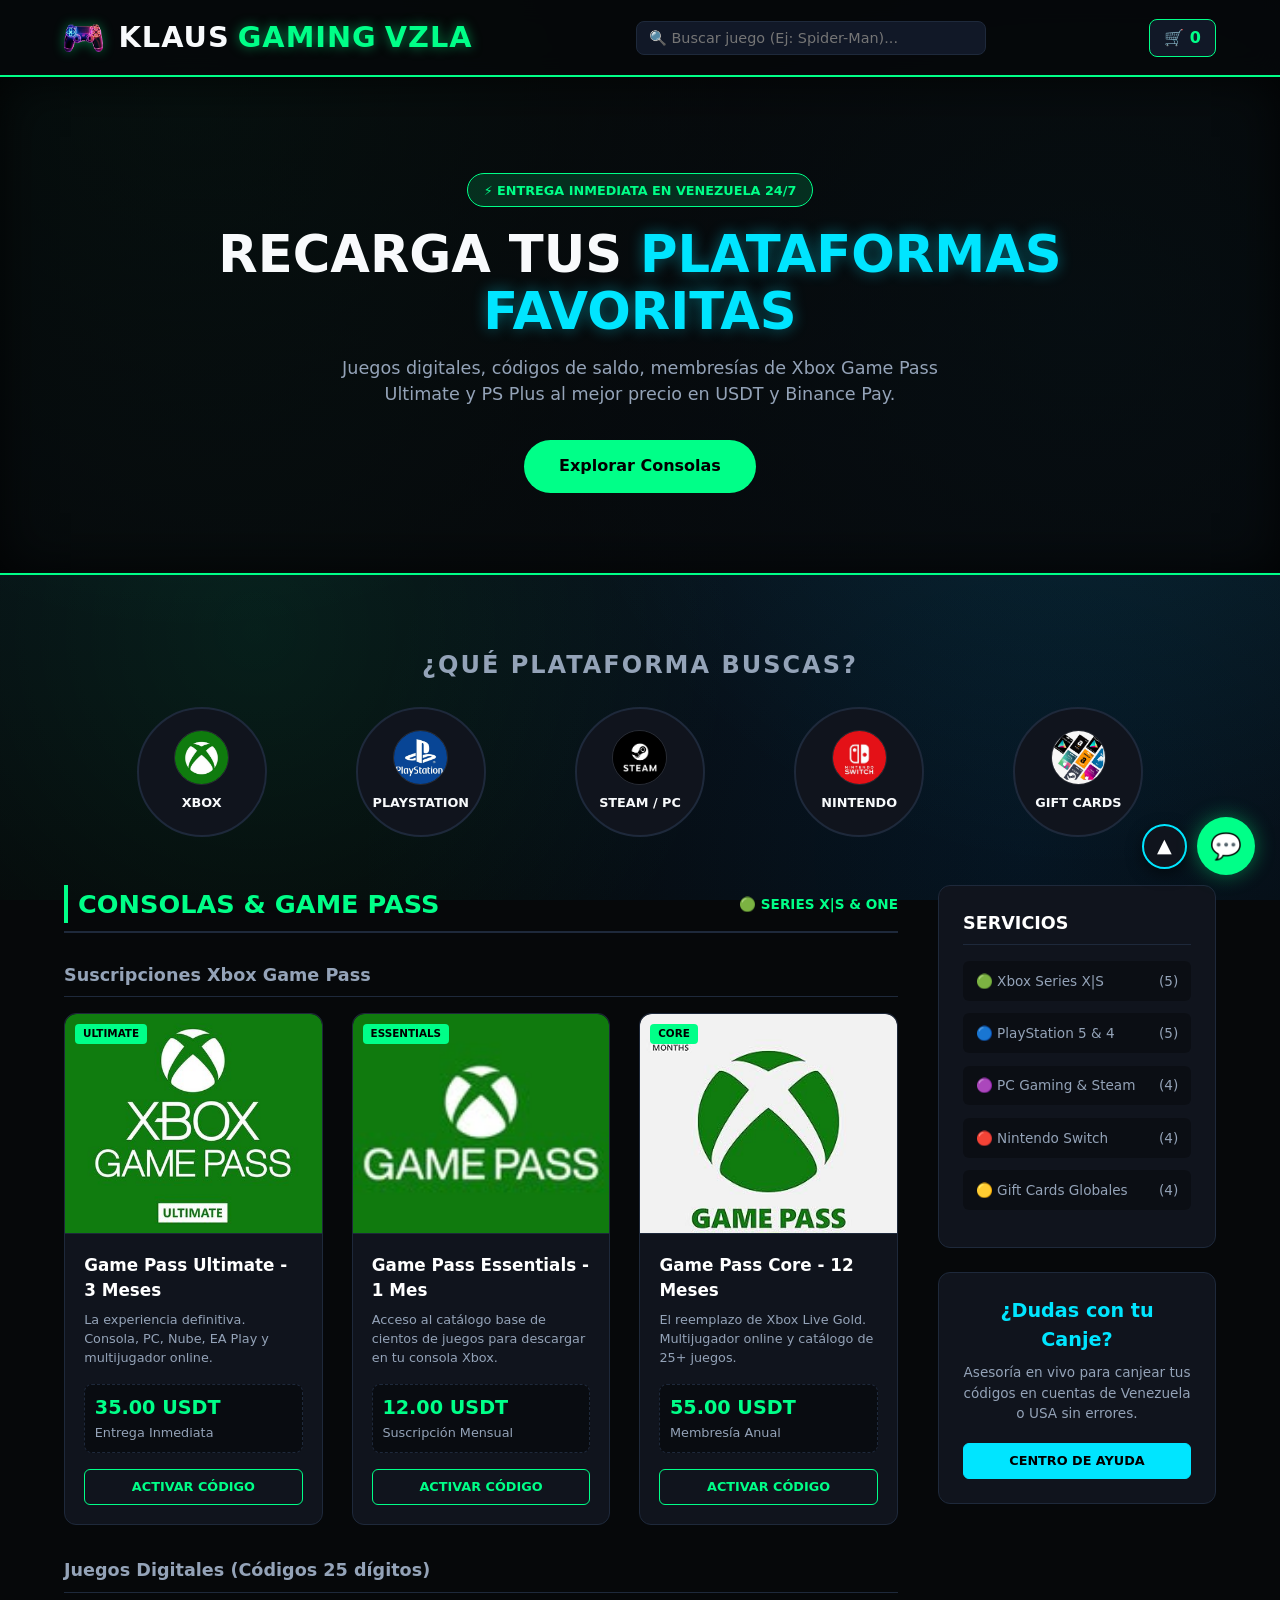
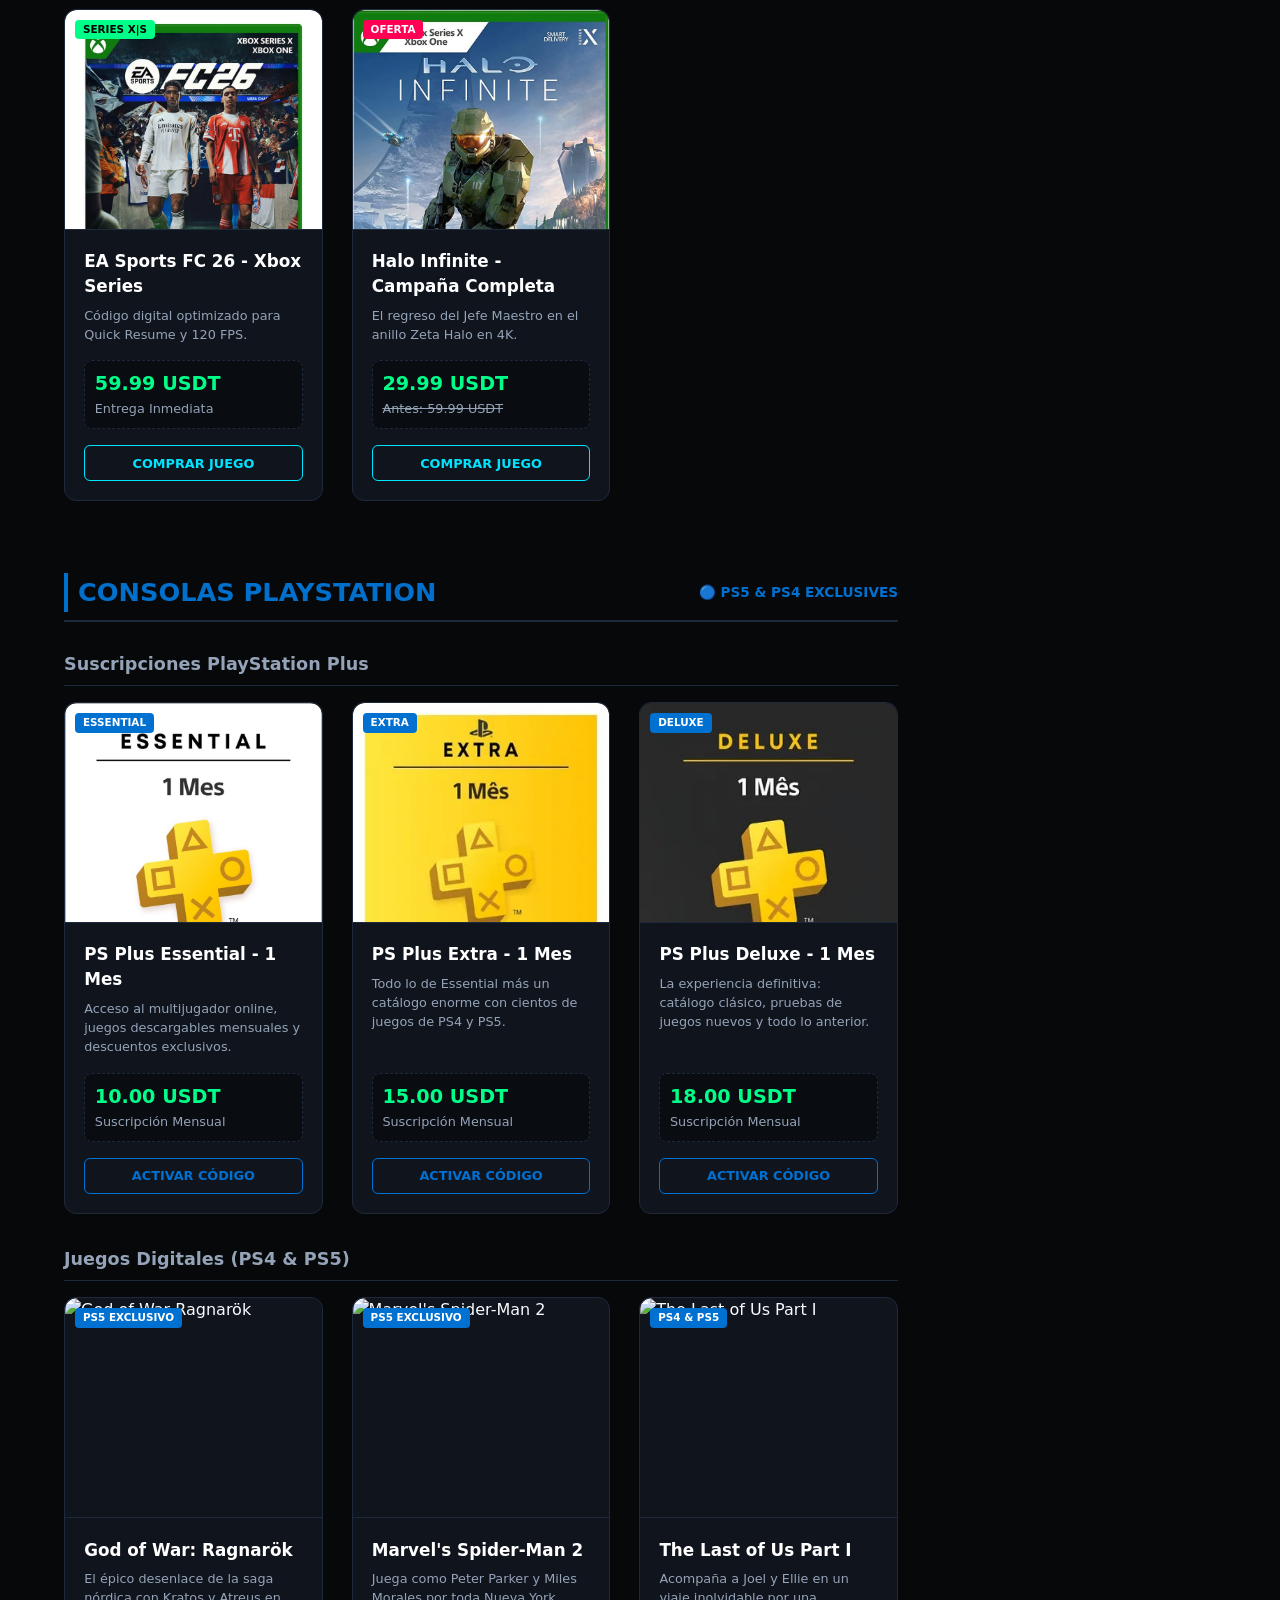
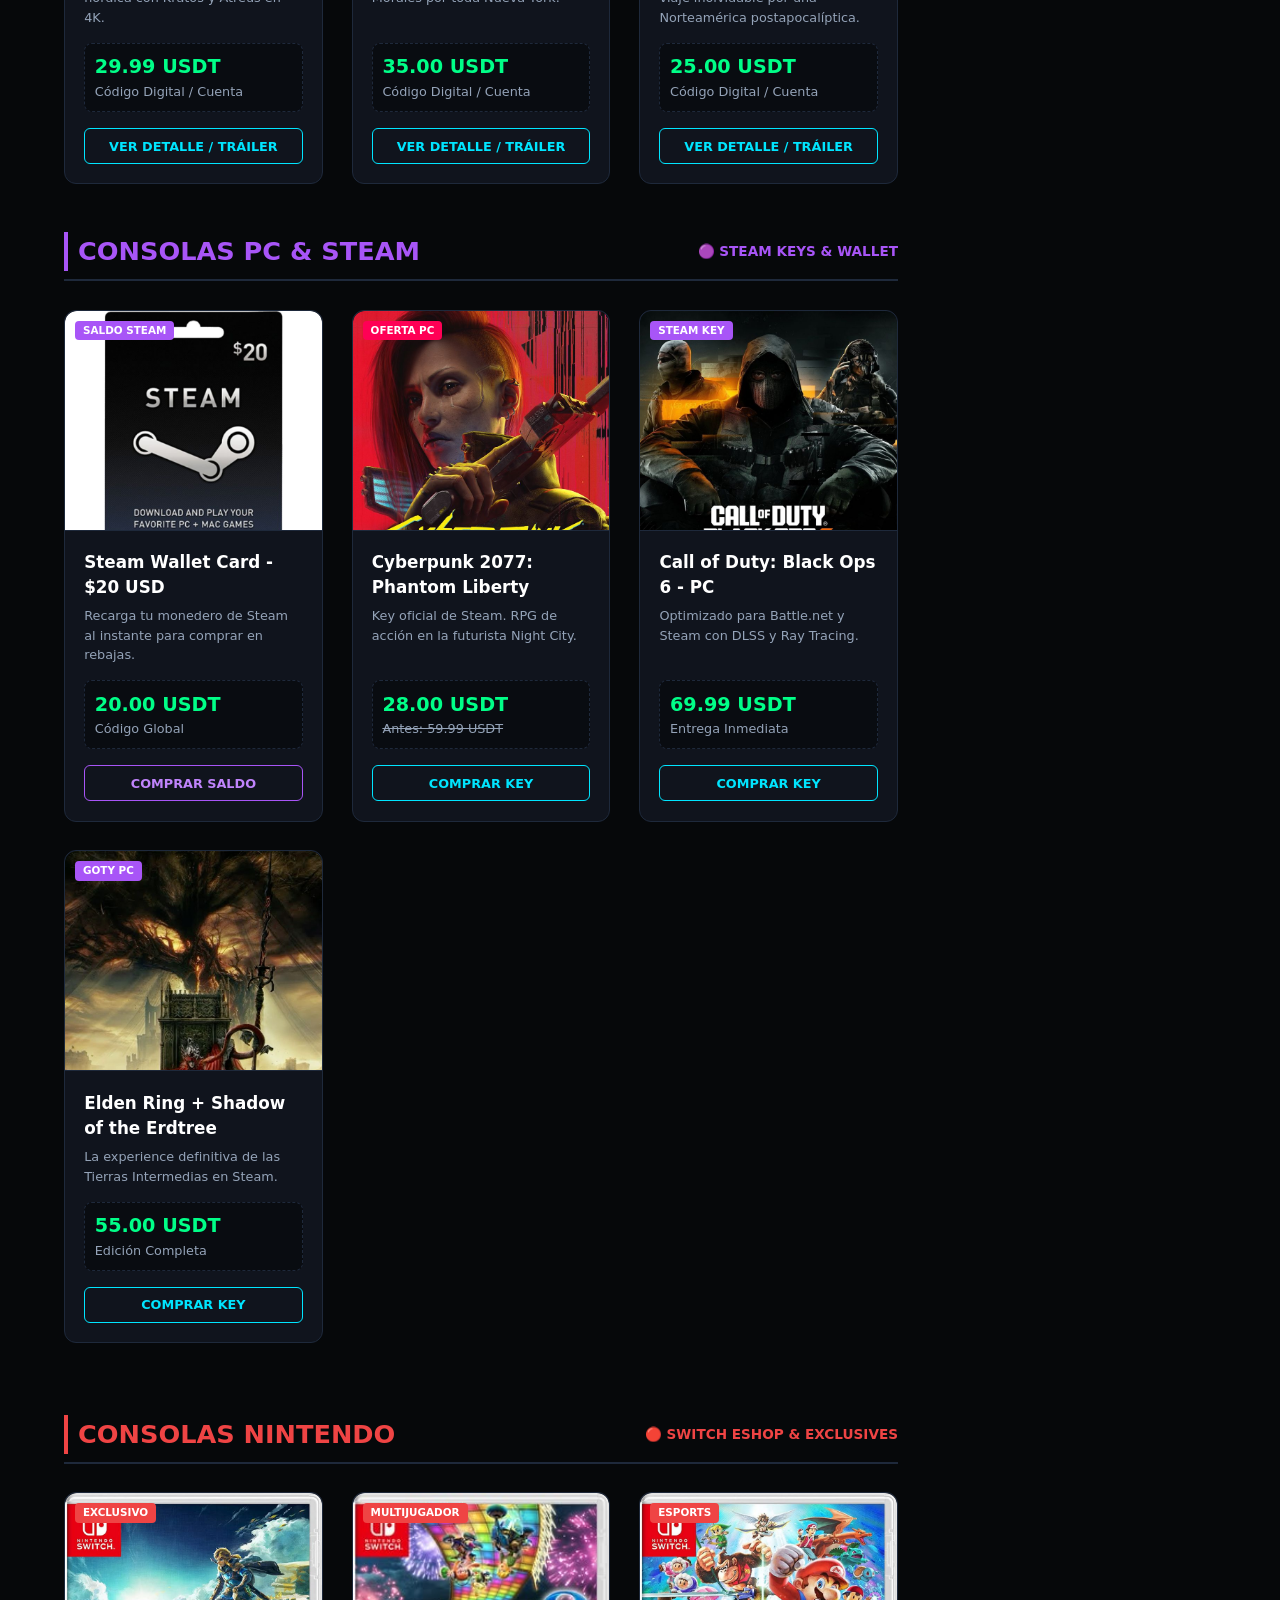
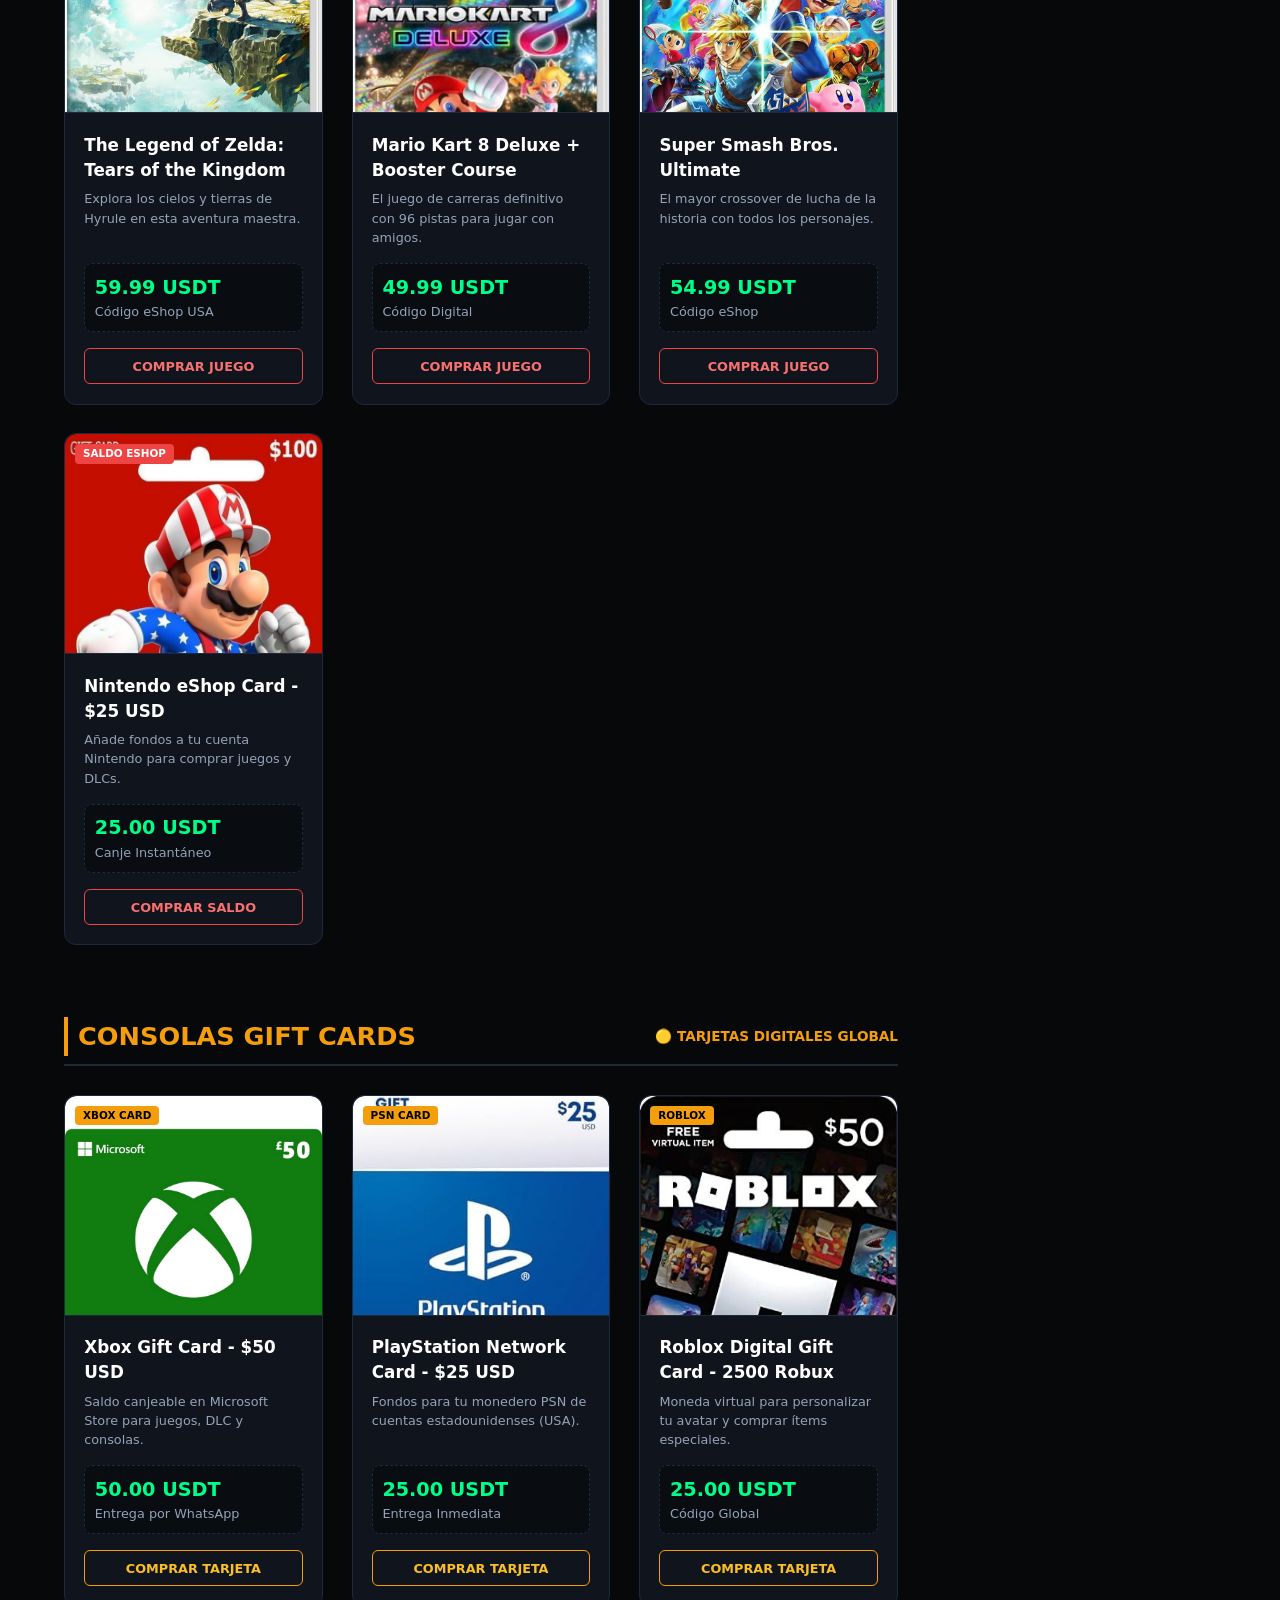
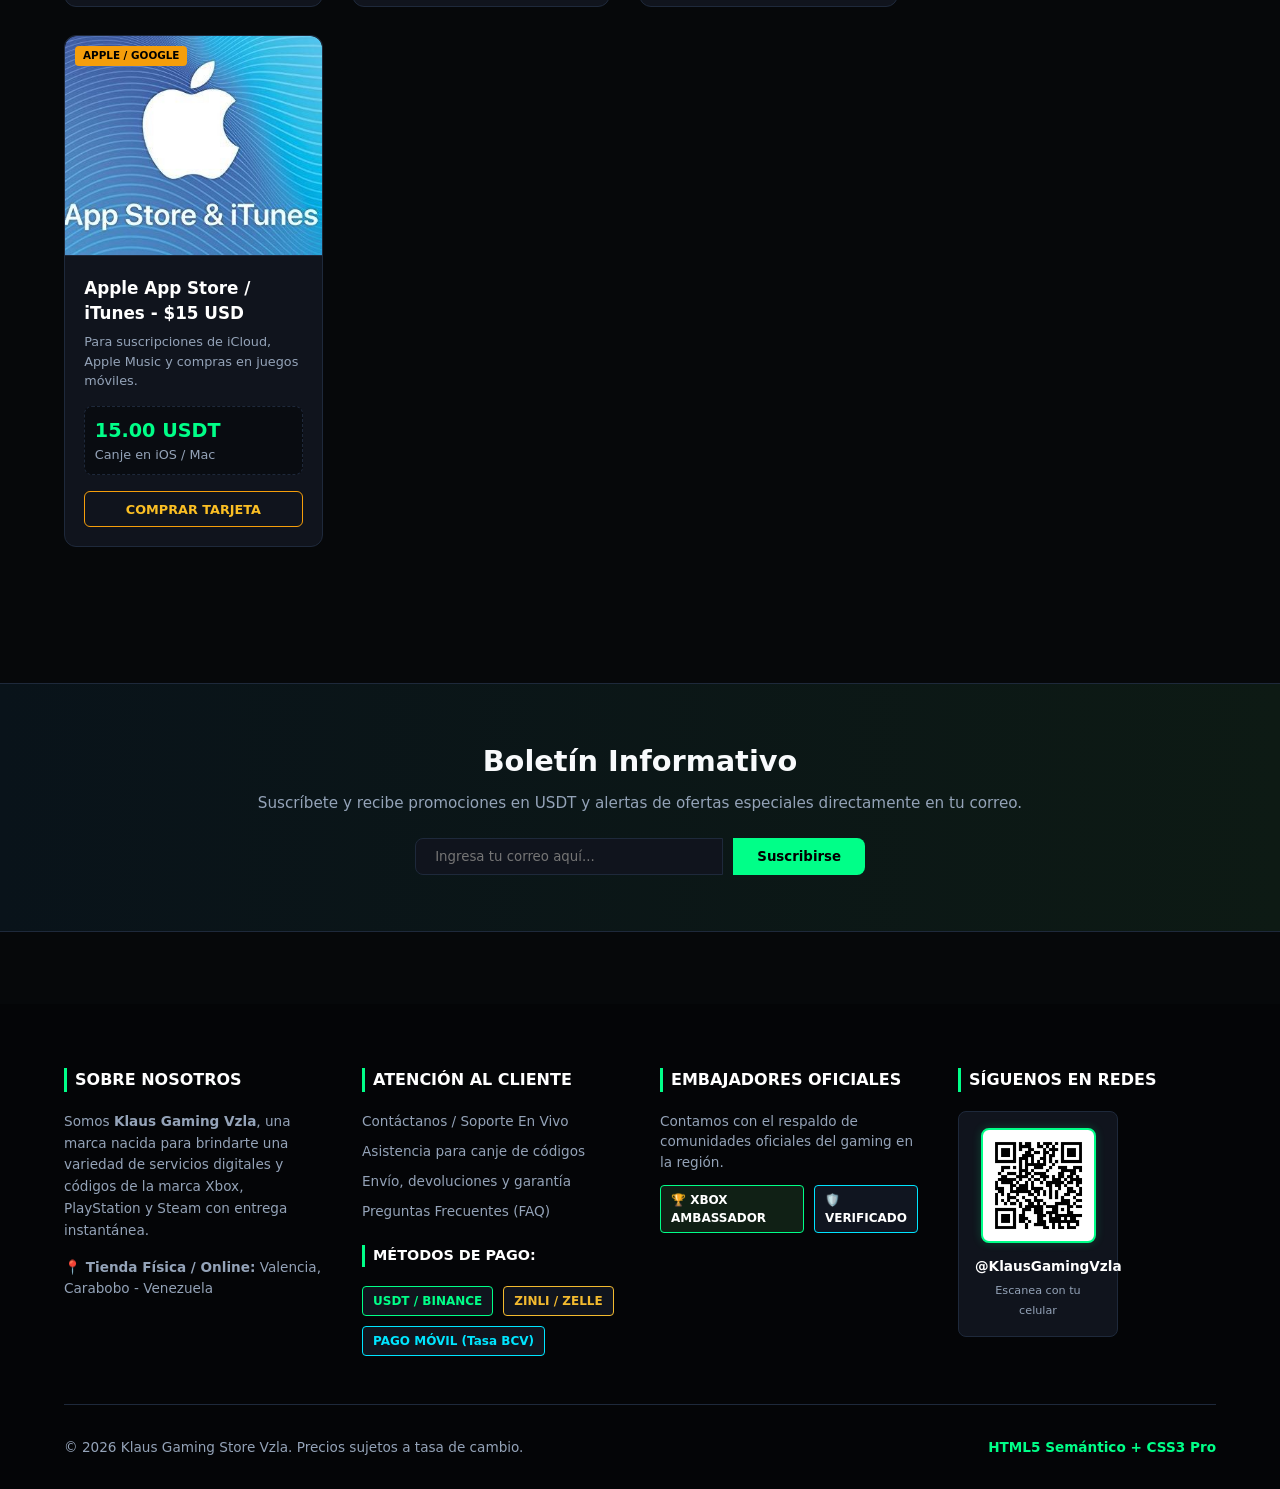
==== index.html @ 52dbd944 "Add files via upload" ====
<!DOCTYPE html>
<html lang="es">
<head>
    <meta charset="UTF-8">
    <meta name="viewport" content="width=device-width, initial-scale=1.0">
    <title>Klaus Gaming Store Vzla - Tienda Digital por Consolas</title>
    <link rel="stylesheet" href="css/style.css">
    <!-- Fuente Futurista Gamer (Orbitron) desde Google Fonts -->
    <link rel="preconnect" href="https://fonts.googleapis.com">
    <link rel="preconnect" href="https://fonts.gstatic.com" crossorigin>
    <link href="https://fonts.googleapis.com/css2?family=Orbitron:wght@700;900&display=swap" rel="stylesheet">
    
    <!-- Favicon: El icono de tu pestaña en el navegador -->
    <link rel="icon" href="imagenes/favicon2.png" type="image/png">
</head>
<body>

    <!-- CABECERA PARA INDEX.HTML -->
    <header class="header-top">
        <div class="nav-container" style="display: flex; align-items: center; justify-content: space-between; gap: 15px; flex-wrap: wrap;">
            
            <!-- LOGO -->
            <a href="index.html" class="logo" style="display: flex; align-items: center; text-decoration: none;">
                <img src="imagenes/favicon2.png" alt="Mando Gamer Neón" class="mando-banner" style="height: 28px; margin-right: 8px;">
                KLAUS <span class="neon-text">GAMING</span> <span class="tag-vzla">VZLA</span>
            </a>
            
            <!-- 🔍 MOTOR DE BÚSQUEDA -->
            <div style="flex: 1; max-width: 350px; min-width: 200px; position: relative;">
                <input type="text" id="input-buscador" placeholder="🔍 Buscar juego (Ej: Spider-Man)..." style="width: 100%; padding: 8px 12px; background: #111827; border: 1px solid var(--border-color); border-radius: 8px; color: #fff; font-size: 0.9rem; outline: none;" onkeyup="filtrarJuegos(event)">
            </div>

            <!-- CARRITO -->
            <div style="display: flex; gap: 10px; align-items: center;">
                <a href="carrito.html" class="search-btn" style="text-decoration: none; background: #111827; border: 1px solid var(--neon-green); color: #fff; padding: 6px 14px; border-radius: 8px;">
                    🛒 <span style="color: var(--neon-green); font-weight: 900;" class="cart-counter-badge">0</span>
                </a>
            </div>

        </div>
    </header>

    <section class="hero-section">
        <span class="badge">⚡ Entrega Inmediata en Venezuela 24/7</span>
        <h1>Recarga tus <span>Plataformas Favoritas</span></h1>
        <p>Juegos digitales, códigos de saldo, membresías de Xbox Game Pass Ultimate y PS Plus al mejor precio en USDT y Binance Pay.</p>
        <a href="#dept-xbox" class="search-btn" style="padding: 0.9rem 2.2rem; font-size: 1rem; border-radius: 30px; display: inline-block;">Explorar Consolas</a>
    </section>

    <section class="categories-section" aria-label="Selección de consolas">
        <div class="categories-title">¿Qué plataforma buscas?</div>
        
        <div class="categories-grid">
            <div class="cat-circle" onclick="location.href='#dept-xbox'">
                <img src="imagenes/Xbox.jpg" alt="Logo oficial de Xbox" class="cat-icon-img">
                <span class="cat-name">Xbox</span>
            </div>
            
            <div class="cat-circle" onclick="location.href='#dept-playstation'">
                <img src="imagenes/playstation.jpg" alt="Logo oficial de PlayStation" class="cat-icon-img">
                <span class="cat-name">PlayStation</span>
            </div>
            
            <div class="cat-circle" onclick="location.href='#dept-steam'">
                <img src="imagenes/steam.jpg" alt="Logo oficial de Steam para PC" class="cat-icon-img">
                <span class="cat-name">Steam / PC</span>
            </div>
            
            <div class="cat-circle" onclick="location.href='#dept-nintendo'">
                <img src="imagenes/nintendo.jpg" alt="Logo oficial de Nintendo Switch" class="cat-icon-img">
                <span class="cat-name">Nintendo</span>
            </div>
            
            <div class="cat-circle" onclick="location.href='#dept-giftcards'">
                <img src="imagenes/giftcard.jpg" alt="Tarjetas de regalo para tiendas digitales" class="cat-icon-img">
                <span class="cat-name">Gift Cards</span>
            </div>
        </div>
    </section>

    <div class="main-container">

        <main>
            
            <section id="dept-xbox">
                <div class="section-header">
                    <h2 class="section-title">Consolas & Game Pass</h2>
                    <span style="color: var(--neon-green); font-size: 0.85rem; font-weight: bold;">🟢 SERIES X|S & ONE</span>
                </div>
                
                <section class="sub-department" style="margin-bottom: 2rem;">
                    <h3 style="color: var(--text-muted); font-size: 1.1rem; margin-bottom: 1rem; border-bottom: 1px solid var(--border-color); padding-bottom: 0.5rem;">Suscripciones Xbox Game Pass</h3>
                    
                    <div class="products-grid">
                        <article class="game-card">
                            <div style="position: relative;">
                                <span class="tag-platform" style="background: var(--neon-green); color: #000;">ULTIMATE</span>
                                <img src="imagenes/xbox/gamepass-ultimate.jpg" alt="Game Pass Ultimate" class="game-img-cover">
                            </div>
                            <div class="card-body">
                                <div>
                                    <h3 class="game-title">Game Pass Ultimate - 3 Meses</h3>
                                    <p class="game-info">La experiencia definitiva. Consola, PC, Nube, EA Play y multijugador online.</p>
                                </div>
                                <div>
                                    <div class="price-box">
                                        <span class="price-usdt">35.00 USDT</span>
                                        <span class="price-sub">Entrega Inmediata</span>
                                    </div>
                                    <button class="btn-buy" style="border-color: var(--neon-green); color: var(--neon-green);" onclick="alert('Añadido: Game Pass Ultimate 3M')">Activar Código</button>
                                </div>
                            </div>
                        </article>

                        <article class="game-card">
                            <div style="position: relative;">
                                <span class="tag-platform" style="background: var(--neon-green); color: #000;">ESSENTIALS</span>
                                <img src="imagenes/xbox/gamepass-essentials.jpg" alt="Game Pass Essentials" class="game-img-cover">
                            </div>
                            <div class="card-body">
                                <div>
                                    <h3 class="game-title">Game Pass Essentials - 1 Mes</h3>
                                    <p class="game-info">Acceso al catálogo base de cientos de juegos para descargar en tu consola Xbox.</p>
                                </div>
                                <div>
                                    <div class="price-box">
                                        <span class="price-usdt">12.00 USDT</span>
                                        <span class="price-sub">Suscripción Mensual</span>
                                    </div>
                                    <button class="btn-buy" style="border-color: var(--neon-green); color: var(--neon-green);" onclick="alert('Añadido: Game Pass Essentials 1M')">Activar Código</button>
                                </div>
                            </div>
                        </article>

                        <article class="game-card">
                            <div style="position: relative;">
                                <span class="tag-platform" style="background: var(--neon-green); color: #000;">CORE</span>
                                <img src="imagenes/xbox/gamepass-core.jpg" alt="Game Pass Core" class="game-img-cover">
                            </div>
                            <div class="card-body">
                                <div>
                                    <h3 class="game-title">Game Pass Core - 12 Meses</h3>
                                    <p class="game-info">El reemplazo de Xbox Live Gold. Multijugador online y catálogo de 25+ juegos.</p>
                                </div>
                                <div>
                                    <div class="price-box">
                                        <span class="price-usdt">55.00 USDT</span>
                                        <span class="price-sub">Membresía Anual</span>
                                    </div>
                                    <button class="btn-buy" style="border-color: var(--neon-green); color: var(--neon-green);" onclick="alert('Añadido: Game Pass Core 12M')">Activar Código</button>
                                </div>
                            </div>
                        </article>
                    </div>
                </section>

                <section class="sub-department" style="margin-bottom: 1rem;">
                    <h3 style="color: var(--text-muted); font-size: 1.1rem; margin-bottom: 1rem; border-bottom: 1px solid var(--border-color); padding-bottom: 0.5rem;">Juegos Digitales (Códigos 25 dígitos)</h3>
                    
                    <div class="products-grid">
                        <article class="game-card">
                            <div style="position: relative;">
                                <span class="tag-platform">SERIES X|S</span>
                                <img src="imagenes/xbox/Juegos/fc26-xbox.jpg" alt="EA Sports FC 26" class="game-img-cover">
                            </div>
                            <div class="card-body">
                                <div>
                                    <h3 class="game-title">EA Sports FC 26 - Xbox Series</h3>
                                    <p class="game-info">Código digital optimizado para Quick Resume y 120 FPS.</p>
                                </div>
                                <div>
                                    <div class="price-box">
                                        <span class="price-usdt">59.99 USDT</span>
                                        <span class="price-sub">Entrega Inmediata</span>
                                    </div>
                                    <button class="btn-buy" onclick="alert('Añadido: FC 26 Xbox')">Comprar Juego</button>
                                </div>
                            </div>
                        </article>

                        <article class="game-card">
                            <div style="position: relative;">
                                <span class="tag-platform" style="background: var(--discount-red); color: #fff;">OFERTA</span>
                                <img src="imagenes/xbox/Juegos/halo-infinite.jpg" alt="Halo Infinite" class="game-img-cover">
                            </div>
                            <div class="card-body">
                                <div>
                                    <h3 class="game-title">Halo Infinite - Campaña Completa</h3>
                                    <p class="game-info">El regreso del Jefe Maestro en el anillo Zeta Halo en 4K.</p>
                                </div>
                                <div>
                                    <div class="price-box">
                                        <span class="price-usdt">29.99 USDT</span>
                                        <span class="price-sub" style="text-decoration: line-through;">Antes: 59.99 USDT</span>
                                    </div>
                                    <button class="btn-buy" onclick="alert('Añadido: Halo Infinite')">Comprar Juego</button>
                                </div>
                            </div>
                        </article>
                    </div>
                </section>
            </section>

            
            <!-- DEPARTAMENTO PLAYSTATION  -->
            
            <section id="dept-playstation" style="margin-top: 3rem;">
                <div class="section-header">
                    <h2 class="section-title">Consolas PlayStation</h2>
                    <span style="color: #0070d1; font-size: 0.85rem; font-weight: bold;">🔵 PS5 & PS4 EXCLUSIVES</span>
                </div>

                <!-- BLOQUE 1: SUSCRIPCIONES PLAYSTATION PLUS -->
                <section class="sub-department" style="margin-bottom: 2rem;">
                    <h3 style="color: var(--text-muted); font-size: 1.1rem; margin-bottom: 1rem; border-bottom: 1px solid var(--border-color); padding-bottom: 0.5rem;">Suscripciones PlayStation Plus</h3>
                    
                    <div class="products-grid"> 
                        
                        <!-- 1. TARJETA: PS PLUS ESSENTIAL -->
                        <article class="game-card">
                            <div style="position: relative;">
                                <span class="tag-platform" style="background: #0070d1; color: #fff;">ESSENTIAL</span>
                                <img src="imagenes/playstation/playstationessential.jpg" alt="PlayStation Plus Essential" class="game-img-cover">
                            </div>
                            <div class="card-body">
                                <div>
                                    <h3 class="game-title">PS Plus Essential - 1 Mes</h3>
                                    <p class="game-info">Acceso al multijugador online, juegos descargables mensuales y descuentos exclusivos.</p>
                                </div>
                                <div>
                                    <div class="price-box">
                                        <span class="price-usdt">10.00 USDT</span>
                                        <span class="price-sub">Suscripción Mensual</span>
                                    </div>
                                    <button class="btn-buy" style="border-color: #0070d1; color: #0070d1;" onclick="alert('Añadido: PS Plus Essential')">Activar Código</button>
                                </div>
                            </div>
                        </article>

                        <!-- 2. TARJETA: PS PLUS EXTRA -->
                        <article class="game-card">
                            <div style="position: relative;">
                                <span class="tag-platform" style="background: #0070d1; color: #fff;">EXTRA</span>
                                <img src="imagenes/playstation/playstationextra.jpg" alt="PlayStation Plus Extra" class="game-img-cover">
                            </div>
                            <div class="card-body">
                                <div>
                                    <h3 class="game-title">PS Plus Extra - 1 Mes</h3>
                                    <p class="game-info">Todo lo de Essential más un catálogo enorme con cientos de juegos de PS4 y PS5.</p>
                                </div>
                                <div>
                                    <div class="price-box">
                                        <span class="price-usdt">15.00 USDT</span>
                                        <span class="price-sub">Suscripción Mensual</span>
                                    </div>
                                    <button class="btn-buy" style="border-color: #0070d1; color: #0070d1;" onclick="alert('Añadido: PS Plus Extra')">Activar Código</button>
                                </div>
                            </div>
                        </article>

                        <!-- 3. TARJETA: PS PLUS DELUXE -->
                        <article class="game-card">
                            <div style="position: relative;">
                                <span class="tag-platform" style="background: #0070d1; color: #fff;">DELUXE</span>
                                <img src="imagenes/playstation/playstationdeluxe.jpg" alt="PlayStation Plus Deluxe" class="game-img-cover">
                            </div>
                            <div class="card-body">
                                <div>
                                    <h3 class="game-title">PS Plus Deluxe - 1 Mes</h3>
                                    <p class="game-info">La experiencia definitiva: catálogo clásico, pruebas de juegos nuevos y todo lo anterior.</p>
                                </div>
                                <div>
                                    <div class="price-box">
                                        <span class="price-usdt">18.00 USDT</span>
                                        <span class="price-sub">Suscripción Mensual</span>
                                    </div>
                                    <button class="btn-buy" style="border-color: #0070d1; color: #0070d1;" onclick="alert('Añadido: PS Plus Deluxe')">Activar Código</button>
                                </div>
                            </div>
                        </article>

                    </div>
                </section>
<!-- BLOQUE 2: JUEGOS DIGITALES PLAYSTATION -->
                <!-- BLOQUE 2: JUEGOS DIGITALES PLAYSTATION -->
                <section class="sub-department" style="margin-bottom: 2rem; margin-top: 2rem;">
                    <h3 style="color: var(--text-muted); font-size: 1.1rem; margin-bottom: 1rem; border-bottom: 1px solid var(--border-color); padding-bottom: 0.5rem;">Juegos Digitales (PS4 & PS5)</h3>
                    
                    <div class="products-grid"> 
                        
                        <!-- 1. GOD OF WAR RAGNARÖK -->
                        <article class="game-card">
                            <div style="position: relative;">
                                <span class="tag-platform" style="background: #0070d1; color: #fff;">PS5 EXCLUSIVO</span>
                                <!-- Fíjate que aquí dice ?id=ragnarok -->
                                <a href="producto.html?id=ragnarok">
                                    <img src="imagenes/playstation/Juegos/ragnarok.jpg" alt="God of War Ragnarök" class="game-img-cover">
                                </a>
                            </div>
                            <div class="card-body">
                                <div>
                                    <!-- Y aquí también dice ?id=ragnarok -->
                                    <a href="producto.html?id=ragnarok" style="text-decoration: none; color: inherit;">
                                        <h3 class="game-title">God of War: Ragnarök</h3>
                                    </a>
                                    <p class="game-info">El épico desenlace de la saga nórdica con Kratos y Atreus en 4K.</p>
                                </div>
                                <div>
                                    <div class="price-box">
                                        <span class="price-usdt">29.99 USDT</span>
                                        <span class="price-sub">Código Digital / Cuenta</span>
                                    </div>
                                    <!-- Y en el botón también: -->
                                    <button class="btn-buy" onclick="location.href='producto.html?id=ragnarok'">Ver Detalle / Tráiler</button>
                                </div>
                            </div>
                        </article>

                        <!-- 2. SPIDER-MAN 2 -->
                        <article class="game-card">
                            <div style="position: relative;">
                                <span class="tag-platform" style="background: #0070d1; color: #fff;">PS5 EXCLUSIVO</span>
                                <!-- Fíjate que aquí le cambiamos el final a ?id=spiderman2 -->
                                <a href="producto.html?id=spiderman2">
                                    <img src="imagenes/playstation/Juegos/spiderman2.jpg" alt="Marvel's Spider-Man 2" class="game-img-cover">
                                </a>
                            </div>
                            <div class="card-body">
                                <div>
                                    <!-- Y aquí también dice ?id=spiderman2 -->
                                    <a href="producto.html?id=spiderman2" style="text-decoration: none; color: inherit;">
                                        <h3 class="game-title">Marvel's Spider-Man 2</h3>
                                    </a>
                                    <p class="game-info">Juega como Peter Parker y Miles Morales por toda Nueva York.</p>
                                </div>
                                <div>
                                    <div class="price-box">
                                        <span class="price-usdt">35.00 USDT</span>
                                        <span class="price-sub">Código Digital / Cuenta</span>
                                    </div>
                                    <!-- Y en el botón también: -->
                                    <button class="btn-buy" onclick="location.href='producto.html?id=spiderman2'">Ver Detalle / Tráiler</button>
                                </div>
                            </div>
                        </article>

                        <!-- 3. THE LAST OF US -->
                        <article class="game-card">
                            <div style="position: relative;">
                                <span class="tag-platform" style="background: #0070d1; color: #fff;">PS4 & PS5</span>
                                <!-- Fíjate que aquí le cambiamos el final a ?id=tlou -->
                                <a href="producto.html?id=tlou">
                                    <img src="imagenes/playstation/Juegos/thelastofus.jpg" alt="The Last of Us Part I" class="game-img-cover">
                                </a>
                            </div>
                            <div class="card-body">
                                <div>
                                    <!-- Y aquí también dice ?id=tlou -->
                                    <a href="producto.html?id=tlou" style="text-decoration: none; color: inherit;">
                                        <h3 class="game-title">The Last of Us Part I</h3>
                                    </a>
                                    <p class="game-info">Acompaña a Joel y Ellie en un viaje inolvidable por una Norteamérica postapocalíptica.</p>
                                </div>
                                <div>
                                    <div class="price-box">
                                        <span class="price-usdt">25.00 USDT</span>
                                        <span class="price-sub">Código Digital / Cuenta</span>
                                    </div>
                                    <!-- Y en el botón también: -->
                                    <button class="btn-buy" onclick="location.href='producto.html?id=tlou'">Ver Detalle / Tráiler</button>
                                </div>
                            </div>
                        </article>

                    </div>
                </section>

            <section id="dept-steam" style="margin-top: 3rem;">
                <div class="section-header">
                    <h2 class="section-title">Consolas PC & Steam</h2>
                    <span style="color: var(--steam-purple); font-size: 0.85rem; font-weight: bold;">🟣 STEAM KEYS & WALLET</span>
                </div>
                
                <div class="products-grid">
                    <article class="game-card">
                        <div style="position: relative;">
                            <span class="tag-platform" style="background: var(--steam-purple); color: #fff;">SALDO STEAM</span>
                            <img src="imagenes/steam/steamwallet.jpg" alt="Steam Wallet Card $20" class="game-img-cover">
                        </div>
                        <div class="card-body">
                            <div>
                                <h3 class="game-title">Steam Wallet Card - $20 USD</h3>
                                <p class="game-info">Recarga tu monedero de Steam al instante para comprar en rebajas.</p>
                            </div>
                            <div>
                                <div class="price-box">
                                    <span class="price-usdt">20.00 USDT</span>
                                    <span class="price-sub">Código Global</span>
                                </div>
                                <button class="btn-buy" style="border-color: var(--steam-purple); color: #c084fc;" onclick="alert('Añadido: Steam Wallet $20')">Comprar Saldo</button>
                            </div>
                        </div>
                    </article>

                    <article class="game-card">
                        <div style="position: relative;">
                            <span class="tag-platform" style="background: var(--discount-red); color: #fff;">OFERTA PC</span>
                            <img src="imagenes/steam/cyberpunk2077.jpg" alt="Cyberpunk 2077: Phantom Liberty" class="game-img-cover">
                        </div>
                        <div class="card-body">
                            <div>
                                <h3 class="game-title">Cyberpunk 2077: Phantom Liberty</h3>
                                <p class="game-info">Key oficial de Steam. RPG de acción en la futurista Night City.</p>
                            </div>
                            <div>
                                <div class="price-box">
                                    <span class="price-usdt">28.00 USDT</span>
                                    <span class="price-sub" style="text-decoration: line-through;">Antes: 59.99 USDT</span>
                                </div>
                                <button class="btn-buy" onclick="alert('Añadido: Cyberpunk 2077')">Comprar Key</button>
                            </div>
                        </div>
                    </article>

                    <article class="game-card">
                        <div style="position: relative;">
                            <span class="tag-platform" style="background: var(--steam-purple); color: #fff;">STEAM KEY</span>
                            <img src="imagenes/steam/callofduty6.jpg" alt="Call of Duty: Black Ops 6" class="game-img-cover">
                        </div>
                        <div class="card-body">
                            <div>
                                <h3 class="game-title">Call of Duty: Black Ops 6 - PC</h3>
                                <p class="game-info">Optimizado para Battle.net y Steam con DLSS y Ray Tracing.</p>
                            </div>
                            <div>
                                <div class="price-box">
                                    <span class="price-usdt">69.99 USDT</span>
                                    <span class="price-sub">Entrega Inmediata</span>
                                </div>
                                <button class="btn-buy" onclick="alert('Añadido: BO6 PC')">Comprar Key</button>
                            </div>
                        </div>
                    </article>

                    <article class="game-card">
                        <div style="position: relative;">
                            <span class="tag-platform" style="background: var(--steam-purple); color: #fff;">GOTY PC</span>
                            <img src="imagenes/steam/eldenring.jpg" alt="Elden Ring + Shadow of the Erdtree" class="game-img-cover">
                        </div>
                        <div class="card-body">
                            <div>
                                <h3 class="game-title">Elden Ring + Shadow of the Erdtree</h3>
                                <p class="game-info">La experience definitiva de las Tierras Intermedias en Steam.</p>
                            </div>
                            <div>
                                <div class="price-box">
                                    <span class="price-usdt">55.00 USDT</span>
                                    <span class="price-sub">Edición Completa</span>
                                </div>
                                <button class="btn-buy" onclick="alert('Añadido: Elden Ring DLC')">Comprar Key</button>
                            </div>
                        </div>
                    </article>
                </div>
            </section>

            <section id="dept-nintendo" style="margin-top: 3rem;">
                <div class="section-header">
                    <h2 class="section-title">Consolas Nintendo</h2>
                    <span style="color: var(--nin-red); font-size: 0.85rem; font-weight: bold;">🔴 SWITCH ESHOP & EXCLUSIVES</span>
                </div>
                
                <div class="products-grid">
                    <article class="game-card">
                        <div style="position: relative;">
                            <span class="tag-platform" style="background: var(--nin-red); color: #fff;">EXCLUSIVO</span>
                            <img src="imagenes/nintendo/juegos/zelda.jpg" alt="Zelda: Tears of the Kingdom" class="game-img-cover">
                        </div>
                        <div class="card-body">
                            <div>
                                <h3 class="game-title">The Legend of Zelda: Tears of the Kingdom</h3>
                                <p class="game-info">Explora los cielos y tierras de Hyrule en esta aventura maestra.</p>
                            </div>
                            <div>
                                <div class="price-box">
                                    <span class="price-usdt">59.99 USDT</span>
                                    <span class="price-sub">Código eShop USA</span>
                                </div>
                                <button class="btn-buy" style="border-color: var(--nin-red); color: #f87171;" onclick="alert('Añadido: Zelda TOTK')">Comprar Juego</button>
                            </div>
                        </div>
                    </article>

                    <article class="game-card">
                        <div style="position: relative;">
                            <span class="tag-platform" style="background: var(--nin-red); color: #fff;">MULTIJUGADOR</span>
                            <img src="imagenes/nintendo/juegos/mariokart0.jpg" alt="Mario Kart 8 Deluxe" class="game-img-cover">
                        </div>
                        <div class="card-body">
                            <div>
                                <h3 class="game-title">Mario Kart 8 Deluxe + Booster Course</h3>
                                <p class="game-info">El juego de carreras definitivo con 96 pistas para jugar con amigos.</p>
                            </div>
                            <div>
                                <div class="price-box">
                                    <span class="price-usdt">49.99 USDT</span>
                                    <span class="price-sub">Código Digital</span>
                                </div>
                                <button class="btn-buy" style="border-color: var(--nin-red); color: #f87171;" onclick="alert('Añadido: Mario Kart 8')">Comprar Juego</button>
                            </div>
                        </div>
                    </article>

                    <article class="game-card">
                        <div style="position: relative;">
                            <span class="tag-platform" style="background: var(--nin-red); color: #fff;">ESPORTS</span>
                            <img src="imagenes/nintendo/juegos/supermariosmash.jpg" alt="Super Smash Bros. Ultimate" class="game-img-cover">
                        </div>
                        <div class="card-body">
                            <div>
                                <h3 class="game-title">Super Smash Bros. Ultimate</h3>
                                <p class="game-info">El mayor crossover de lucha de la historia con todos los personajes.</p>
                            </div>
                            <div>
                                <div class="price-box">
                                    <span class="price-usdt">54.99 USDT</span>
                                    <span class="price-sub">Código eShop</span>
                                </div>
                                <button class="btn-buy" style="border-color: var(--nin-red); color: #f87171;" onclick="alert('Añadido: Smash Bros')">Comprar Juego</button>
                            </div>
                        </div>
                    </article>

                    <article class="game-card">
                        <div style="position: relative;">
                            <span class="tag-platform" style="background: var(--nin-red); color: #fff;">SALDO ESHOP</span>
                            <img src="imagenes/nintendo/juegos/giftcard.jpg" alt="Nintendo eShop Card $25" class="game-img-cover">
                        </div>
                        <div class="card-body">
                            <div>
                                <h3 class="game-title">Nintendo eShop Card - $25 USD</h3>
                                <p class="game-info">Añade fondos a tu cuenta Nintendo para comprar juegos y DLCs.</p>
                            </div>
                            <div>
                                <div class="price-box">
                                    <span class="price-usdt">25.00 USDT</span>
                                    <span class="price-sub">Canje Instantáneo</span>
                                </div>
                                <button class="btn-buy" style="border-color: var(--nin-red); color: #f87171;" onclick="alert('Añadido: eShop Card $35')">Comprar Saldo</button>
                            </div>
                        </div>
                    </article>
                </div>
            </section>

            <section id="dept-giftcards" style="margin-top: 3rem;">
                <div class="section-header">
                    <h2 class="section-title">Consolas Gift Cards</h2>
                    <span style="color: var(--card-gold); font-size: 0.85rem; font-weight: bold;">🟡 TARJETAS DIGITALES GLOBAL</span>
                </div>
                
                <div class="products-grid">
                    <article class="game-card">
                        <div style="position: relative;">
                            <span class="tag-platform" style="background: var(--card-gold); color: #000;">XBOX CARD</span>
                            <img src="imagenes/giftcards/tarjetas/giftcardxbox.jpg" alt="Xbox Gift Card $50" class="game-img-cover">
                        </div>
                        <div class="card-body">
                            <div>
                                <h3 class="game-title">Xbox Gift Card - $50 USD</h3>
                                <p class="game-info">Saldo canjeable en Microsoft Store para juegos, DLC y consolas.</p>
                            </div>
                            <div>
                                <div class="price-box">
                                    <span class="price-usdt">50.00 USDT</span>
                                    <span class="price-sub">Entrega por WhatsApp</span>
                                </div>
                                <button class="btn-buy" style="border-color: var(--card-gold); color: #fbbf24;" onclick="alert('Añadido: Gift Card Xbox $50')">Comprar Tarjeta</button>
                            </div>
                        </div>
                    </article>

                    <article class="game-card">
                        <div style="position: relative;">
                            <span class="tag-platform" style="background: var(--card-gold); color: #000;">PSN CARD</span>
                            <img src="imagenes/giftcards/tarjetas/gitcardplaystation.jpg" alt="PlayStation Network Card $25" class="game-img-cover">
                        </div>
                        <div class="card-body">
                            <div>
                                <h3 class="game-title">PlayStation Network Card - $25 USD</h3>
                                <p class="game-info">Fondos para tu monedero PSN de cuentas estadounidenses (USA).</p>
                            </div>
                            <div>
                                <div class="price-box">
                                    <span class="price-usdt">25.00 USDT</span>
                                    <span class="price-sub">Entrega Inmediata</span>
                                </div>
                                <button class="btn-buy" style="border-color: var(--card-gold); color: #fbbf24;" onclick="alert('Añadido: PSN Card $25')">Comprar Tarjeta</button>
                            </div>
                        </div>
                    </article>

                    <article class="game-card">
                        <div style="position: relative;">
                            <span class="tag-platform" style="background: var(--card-gold); color: #000;">ROBLOX</span>
                            <img src="imagenes/giftcards/tarjetas/robloxgitcard.jpg" alt="Roblox Gift Card 2500 Robux" class="game-img-cover">
                        </div>
                        <div class="card-body">
                            <div>
                                <h3 class="game-title">Roblox Digital Gift Card - 2500 Robux</h3>
                                <p class="game-info">Moneda virtual para personalizar tu avatar y comprar ítems especiales.</p>
                            </div>
                            <div>
                                <div class="price-box">
                                    <span class="price-usdt">25.00 USDT</span>
                                    <span class="price-sub">Código Global</span>
                                </div>
                                <button class="btn-buy" style="border-color: var(--card-gold); color: #fbbf24;" onclick="alert('Añadido: Roblox 2500 Robux')">Comprar Tarjeta</button>
                            </div>
                        </div>
                    </article>

                    <article class="game-card">
                        <div style="position: relative;">
                            <span class="tag-platform" style="background: var(--card-gold); color: #000;">APPLE / GOOGLE</span>
                            <img src="imagenes/giftcards/tarjetas/applegiftcard.jpg" alt="Apple App Store Card $15" class="game-img-cover">
                        </div>
                        <div class="card-body">
                            <div>
                                <h3 class="game-title">Apple App Store / iTunes - $15 USD</h3>
                                <p class="game-info">Para suscripciones de iCloud, Apple Music y compras en juegos móviles.</p>
                            </div>
                            <div>
                                <div class="price-box">
                                    <span class="price-usdt">15.00 USDT</span>
                                    <span class="price-sub">Canje en iOS / Mac</span>
                                </div>
                                <button class="btn-buy" style="border-color: var(--card-gold); color: #fbbf24;" onclick="alert('Añadido: Apple Card $15')">Comprar Tarjeta</button>
                            </div>
                        </div>
                    </article>
                </div>
            </section>

        </main>

        <div class="sidebar-wrapper">
            
            <aside aria-label="Menú de servicios">
                <div class="widget">
                    <h3>Servicios</h3>
                    <ul>
                        <li><a href="#dept-xbox"><span>🟢 Xbox Series X|S</span> <span>(5)</span></a></li>
                        <li><a href="#dept-playstation"><span>🔵 PlayStation 5 & 4</span> <span>(5)</span></a></li>
                        <li><a href="#dept-steam"><span>🟣 PC Gaming & Steam</span> <span>(4)</span></a></li>
                        <li><a href="#dept-nintendo"><span>🔴 Nintendo Switch</span> <span>(4)</span></a></li>
                        <li><a href="#dept-giftcards"><span>🟡 Gift Cards Globales</span> <span>(4)</span></a></li>
                    </ul>
                </div>
            </aside>

            <aside aria-label="Centro de asistencia">
                <div class="widget promo-box">
                    <h4 style="color: var(--neon-cyan); font-size: 1.2rem; margin-bottom: 8px;">¿Dudas con tu Canje?</h4>
                    <p style="font-size: 0.85rem; color: var(--text-muted); margin-bottom: 1.2rem;">Asesoría en vivo para canjear tus códigos en cuentas de Venezuela o USA sin errores.</p>
                    <button class="btn-buy" style="background: var(--neon-cyan); color: #000; font-weight: 900;" onclick="alert('Contactando a soporte técnico...')">Centro de Ayuda</button>
                </div>
            </aside>

        </div>

    </div>

    <section class="newsletter" id="boletin">
        <h2>Boletín Informativo</h2>
        <p>Suscríbete y recibe promociones en USDT y alertas de ofertas especiales directamente en tu correo.</p>
        
        <form class="newsletter-form" onsubmit="event.preventDefault(); alert('¡Suscrito con éxito al boletín de Klaus Gaming!');">
            <input type="email" class="search-input" style="border-radius: 8px 0 0 8px;" placeholder="Ingresa tu correo aquí..." required aria-label="Correo electrónico">
            <button type="submit" class="search-btn" style="border-radius: 0 8px 8px 0;">Suscribirse</button>
        </form>
    </section>

    <footer id="contacto">
        <div class="footer-grid">
            
            <div>
                <h4>Sobre Nosotros</h4>
                <p style="margin-bottom: 1rem; line-height: 1.6;">
                    Somos <strong>Klaus Gaming Vzla</strong>, una marca nacida para brindarte una variedad de servicios digitales y códigos de la marca Xbox, PlayStation y Steam con entrega instantánea.
                </p>
                <p><strong>📍 Tienda Física / Online:</strong> Valencia, Carabobo - Venezuela</p>
            </div>

            <div>
                <h4>Atención al Cliente</h4>
                <ul>
                    <li><a href="#">Contáctanos / Soporte En Vivo</a></li>
                    <li><a href="#">Asistencia para canje de códigos</a></li>
                    <li><a href="#">Envío, devoluciones y garantía</a></li>
                    <li><a href="#">Preguntas Frecuentes (FAQ)</a></li>
                </ul>
                
                <h4 style="margin-top: 1.5rem; font-size: 0.9rem;">Métodos de Pago:</h4>
                <div class="payment-methods">
                    <span class="pay-badge" style="border-color: #00ff88; color: #00ff88;">USDT / BINANCE</span>
                    <span class="pay-badge" style="border-color: #f3ba2f; color: #f3ba2f;">ZINLI / ZELLE</span>
                    <span class="pay-badge" style="border-color: #00e5ff; color: #00e5ff;">PAGO MÓVIL (Tasa BCV)</span>
                </div>
            </div>

            <div>
                <h4>Embajadores Oficiales</h4>
                <p style="margin-bottom: 0.8rem;">Contamos con el respaldo de comunidades oficiales del gaming en la región.</p>
                <div style="display: flex; gap: 10px;">
                    <div class="pay-badge" style="background: #102015; border-color: var(--neon-green);">🏆 XBOX AMBASSADOR</div>
                    <div class="pay-badge" style="background: #101520; border-color: var(--neon-cyan);">🛡️ VERIFICADO</div>
                </div>
            </div>

            <div>
                <h4>Síguenos en Redes</h4>
                <div class="qr-box" style="text-align: center;">
                    <!-- Aquí cargamos tu imagen QR desde la carpeta principal de imágenes -->
                    <img src="imagenes/qr.jpg" alt="Código QR de @KlausGamingVzla" style="width: 115px; height: 115px; border-radius: 8px; background: #ffffff; padding: 6px; margin-bottom: 8px; border: 2px solid var(--neon-green); box-shadow: 0 0 10px rgba(0, 255, 136, 0.2);">
                    <div style="font-weight: bold; font-size: 0.85rem; color: #fff; margin-bottom: 2px;">@KlausGamingVzla</div>
                    <span style="font-size: 0.7rem; color: var(--text-muted);">Escanea con tu celular</span>
                </div>
            </div>

        </div>

        <div class="footer-bottom">
            <p>&copy; 2026 Klaus Gaming Store Vzla. Precios sujetos a tasa de cambio.</p>
            <p style="color: var(--neon-green); font-weight: bold;">HTML5 Semántico + CSS3 Pro</p>
        </div>
    </footer>

    <div class="floating-widgets">
        
        <aside class="chat-window" id="chatBox" aria-label="Asistente de compras">
            <div style="display: flex; align-items: center; gap: 8px; border-bottom: 1px solid var(--border-color); padding-bottom: 8px; margin-bottom: 10px; font-weight: bold; color: #fff;">
                <span style="width: 8px; height: 8px; background: var(--neon-green); border-radius: 50%;"></span>
                <span>🤖 KlausBot - Atención en Vivo</span>
            </div>
            <p style="font-size: 0.85rem; margin-bottom: 12px;">¡Qué tal! 👋 ¿Necesitas precio en Pago Móvil o información para activar Game Pass?</p>
            <div style="display: flex; flex-direction: column; gap: 6px;">
                <button class="btn-buy" style="font-size: 0.75rem; text-align: left;" onclick="alert('Tasa actualizada al día. Aceptamos Pago Móvil e Inmediato en Binance / USDT.')">🟢 Ver métodos de pago</button>
                <button class="btn-buy" style="font-size: 0.75rem; text-align: left; border-color: var(--neon-green); color: var(--neon-green);" onclick="alert('El código se envía por WhatsApp o Correo en 5 minutos tras verificar el pago.')">⚡ Tiempo de entrega del código</button>
            </div>
        </aside>

        <div style="display: flex; gap: 10px; align-items: center;">
            <a href="#inicio" class="btn-scroll-top" aria-label="Volver al inicio de la página" title="Volver arriba">&#9650;</a>
            <button class="btn-chatbot" aria-label="Abrir asistente de soporte" onclick="document.getElementById('chatBox').classList.toggle('active')">💬</button>
        </div>

    </div>
<script src="js/cart.js"></script>
</body>
</html>
---- css/style.css ----
/* ====================================================
           1. VARIABLES DE COLOR (Dark Mode Matrix / Neón)
           ==================================================== */
        :root {
            --bg-main: #06080a;
            --bg-card: #10141d;
            --bg-hover: #181f2e;
            --neon-green: #00ff88;
            --neon-cyan: #00e5ff;
            --ps-blue: #0070cc;
            --steam-purple: #a855f7;
            --nin-red: #ef4444;
            --card-gold: #f59e0b;
            --text-main: #f8fafc;
            --text-muted: #94a3b8;
            --border-color: #1e293b;
            --discount-red: #ff0055;
        }

        * {
            box-sizing: border-box;
            margin: 0;
            padding: 0;
            font-family: 'Segoe UI', system-ui, -apple-system, sans-serif;
        }

        /* ====================================================
           FONDO AMBIENTAL DE DOS COLORES
           ==================================================== */
        body {
            background-color: var(--bg-main);
            color: var(--text-main);
            line-height: 1.5;
            scroll-behavior: smooth;
            background-image: 
                radial-gradient(circle at 15% 10%, rgba(0, 255, 136, 0.12) 0%, transparent 40%),
                radial-gradient(circle at 85% 35%, rgba(0, 229, 255, 0.10) 0%, transparent 45%),
                radial-gradient(circle at 20% 70%, rgba(0, 255, 136, 0.08) 0%, transparent 40%),
                radial-gradient(circle at 80% 95%, rgba(0, 112, 204, 0.12) 0%, transparent 50%),
                linear-gradient(180deg, #06080a 0%, #080f17 50%, #06080a 100%);
            background-size: 100% 100%;
            background-attachment: fixed;
        }

        a {
            color: inherit;
            text-decoration: none;
        }

        /* == CABECERA PRINCIPAL (<header>, <nav>)== */
        .header-top {
            background-color: rgba(6, 8, 10, 0.95);
            border-bottom: 2px solid var(--neon-green);
            position: sticky;
            top: 0;
            z-index: 1000;
            backdrop-filter: blur(12px);
            padding: 1rem 5%;
        }

        .nav-container {
            display: flex;
            justify-content: space-between;
            align-items: center;
            max-width: 1300px;
            margin: 0 auto;
            gap: 1.5rem;
            flex-wrap: wrap;
        }

        .logo {
            font-size: 1.8rem;
            font-weight: 900;
            letter-spacing: 1px;
            display: flex;
            align-items: center;
            gap: 8px;
        }
        
/* MANDO GAMER PEQUEÑO A LA IZQUIERDA         */

.logo .mando-banner {
    height: 28px !important; /* Altura pequeña y fija para que no se amotine */
    width: auto !important;  /* Mantiene la proporción sin deformarse */
    object-fit: contain;
    margin-right: 8px;       /* Espacio a la derecha para separarlo de la palabra KLAUS */
    margin-left: 0;
    filter: drop-shadow(0 0 6px rgba(0, 255, 136, 0.4));
    transition: transform 0.3s ease, filter 0.3s ease;
}

/* Efecto al pasar el mouse por encima del logo */
.logo:hover .mando-banner {
    transform: rotate(-12deg) scale(1.15); /* Se inclina con estilo hacia la izquierda */
    filter: drop-shadow(0 0 10px rgba(255, 0, 128, 0.8)); /* Brillo magenta neón */
}

        .logo span {
            color: var(--neon-green);
            text-shadow: 0 0 12px rgba(0, 255, 136, 0.5);
        }

        .search-form {
            flex: 1;
            max-width: 450px;
            display: flex;
        }

        .search-input {
            width: 100%;
            padding: 0.6rem 1.2rem;
            background-color: var(--bg-card);
            border: 1px solid var(--border-color);
            border-radius: 25px 0 0 25px;
            color: #fff;
            outline: none;
            transition: border-color 0.3s;
        }

        .search-input:focus {
            border-color: var(--neon-green);
        }

        .search-btn {
            background: var(--neon-green);
            color: #000;
            border: none;
            padding: 0.6rem 1.5rem;
            border-radius: 0 25px 25px 0;
            font-weight: 800;
            cursor: pointer;
            transition: background 0.3s;
        }

        .search-btn:hover {
            background: var(--neon-cyan);
        }

        nav ul {
            display: flex;
            list-style: none;
            gap: 1.5rem;
        }

        nav a {
            font-weight: 700;
            font-size: 0.9rem;
            text-transform: uppercase;
            transition: color 0.2s;
        }

        nav a:hover {
            color: var(--neon-green);
        }

        /* ====================================================
           3. PORTADA HERO
           ==================================================== */
        .hero-section {
            background: linear-gradient(rgba(6, 8, 10, 0.75), rgba(6, 8, 10, 0.85)), 
                        url('../imagenes/gtavi.png');
            background-size: cover;
            background-position: center;
            background-repeat: no-repeat;
            padding: 6rem 5% 5rem;
            border-bottom: 2px solid var(--neon-green);
            text-align: center;
            box-shadow: inset 0 0 50px rgba(0,0,0,0.8);
        }

        .badge {
            background: rgba(0, 255, 136, 0.15);
            color: var(--neon-green);
            border: 1px solid var(--neon-green);
            padding: 0.4rem 1rem;
            border-radius: 20px;
            font-size: 0.8rem;
            font-weight: 700;
            display: inline-block;
            margin-bottom: 1.2rem;
            text-transform: uppercase;
        }

        .hero-section h1 {
            font-size: 3.2rem;
            font-weight: 900;
            line-height: 1.1;
            margin-bottom: 1rem;
            text-transform: uppercase;
        }

        .hero-section h1 span {
            color: var(--neon-cyan);
            text-shadow: 0 0 15px rgba(0, 229, 255, 0.4);
        }

        .hero-section p {
            color: var(--text-muted);
            font-size: 1.1rem;
            max-width: 650px;
            margin: 0 auto 2rem;
        }

        /* ====================================================
           4. CATEGORÍAS CIRCULARES
           ==================================================== */
        .categories-section {
            max-width: 1200px;
            margin: 3rem auto;
            padding: 0 5%;
            text-align: center;
        }

        .categories-title {
            font-size: 1.5rem;
            font-weight: 800;
            margin-bottom: 1.5rem;
            text-transform: uppercase;
            letter-spacing: 2px;
            color: var(--text-muted);
        }

        .categories-grid {
            display: grid;
            grid-template-columns: repeat(auto-fit, minmax(140px, 1fr));
            gap: 1.5rem;
        }

        .cat-circle {
            background: var(--bg-card);
            border: 2px solid var(--border-color);
            border-radius: 50%;
            width: 130px;
            height: 130px;
            margin: 0 auto;
            display: flex;
            flex-direction: column;
            justify-content: center;
            align-items: center;
            cursor: pointer;
            transition: all 0.3s;
            padding: 10px;
        }

        .cat-circle:hover { transform: scale(1.08); }
        .cat-circle:nth-child(1):hover { border-color: var(--neon-green); box-shadow: 0 0 20px rgba(0, 255, 136, 0.3); }
        .cat-circle:nth-child(2):hover { border-color: var(--ps-blue); box-shadow: 0 0 20px rgba(0, 112, 204, 0.3); }
        .cat-circle:nth-child(3):hover { border-color: var(--steam-purple); box-shadow: 0 0 20px rgba(168, 85, 247, 0.3); }
        .cat-circle:nth-child(4):hover { border-color: var(--nin-red); box-shadow: 0 0 20px rgba(239, 68, 68, 0.3); }
        .cat-circle:nth-child(5):hover { border-color: var(--card-gold); box-shadow: 0 0 20px rgba(245, 158, 11, 0.3); }

        .cat-icon-img {
            width: 55px;
            height: 55px;
            object-fit: cover;
            border-radius: 50%;
            margin-bottom: 8px;
            border: 1px solid rgba(255,255,255,0.1);
        }

        .cat-name {
            font-size: 0.8rem;
            font-weight: 800;
            text-transform: uppercase;
        }

        /* ====================================================
           5. CONTENEDOR PRINCIPAL Y TARJETAS
           ==================================================== */
        .main-container {
            max-width: 1300px;
            margin: 2rem auto 4rem;
            padding: 0 5%;
            display: grid;
            grid-template-columns: 3fr 1fr;
            gap: 2.5rem;
            align-items: start;
        }

        section {
            margin-bottom: 4.5rem;
            scroll-margin-top: 100px;
        }

        .section-header {
            display: flex;
            justify-content: space-between;
            align-items: center;
            margin-bottom: 1.8rem;
            border-bottom: 2px solid var(--border-color);
            padding-bottom: 0.5rem;
        }

        .section-title {
            font-size: 1.6rem;
            font-weight: 800;
            border-left: 4px solid var(--neon-green);
            padding-left: 10px;
            text-transform: uppercase;
        }

        #dept-xbox .section-title { border-color: var(--neon-green); color: var(--neon-green); }
        #dept-playstation .section-title { border-color: var(--ps-blue); color: var(--ps-blue); }
        #dept-steam .section-title { border-color: var(--steam-purple); color: var(--steam-purple); }
        #dept-nintendo .section-title { border-color: var(--nin-red); color: var(--nin-red); }
        #dept-giftcards .section-title { border-color: var(--card-gold); color: var(--card-gold); }

        .products-grid {
            display: grid;
            grid-template-columns: repeat(auto-fill, minmax(230px, 1fr));
            gap: 1.5rem;
        }

        article.game-card {
            background-color: var(--bg-card);
            border: 1px solid var(--border-color);
            border-radius: 12px;
            overflow: hidden;
            display: flex;
            flex-direction: column;
            justify-content: space-between;
            transition: all 0.3s;
            position: relative;
        }

        article.game-card:hover {
            transform: translateY(-5px);
            border-color: var(--neon-cyan);
            box-shadow: 0 10px 25px rgba(0, 229, 255, 0.15);
        }

        .game-banner {
            height: 160px;
            background: linear-gradient(45deg, #16222f, #0c1017);
            display: flex;
            align-items: center;
            justify-content: center;
            font-weight: 900;
            color: rgba(255,255,255,0.15);
            font-size: 1.2rem;
            position: relative;
            border-bottom: 1px solid var(--border-color);
            text-align: center;
            padding: 10px;
        }

        .game-img-cover {
            width: 100%;
            height: 160px;
            object-fit: cover;
            border-bottom: 1px solid var(--border-color);
            display: block;
        }

        .tag-platform {
            position: absolute;
            top: 10px;
            left: 10px;
            background: var(--neon-green);
            color: #000;
            font-size: 0.65rem;
            font-weight: 900;
            padding: 2px 8px;
            border-radius: 4px;
            text-transform: uppercase;
            z-index: 2;
        }

        .card-body {
            padding: 1.2rem;
            display: flex;
            flex-direction: column;
            flex-grow: 1;
            justify-content: space-between;
        }

        .game-title {
            font-size: 1.05rem;
            font-weight: 800;
            margin-bottom: 0.4rem;
            color: #fff;
        }

        .game-info {
            font-size: 0.8rem;
            color: var(--text-muted);
            margin-bottom: 1rem;
        }

        /* == ESTILOS NUEVOS PARA PRECIOS EN USDT == */
        .price-box {
            background: rgba(0,0,0,0.4);
            padding: 0.6rem;
            border-radius: 8px;
            margin-bottom: 1rem;
            border: 1px dashed var(--border-color);
        }

        .price-usdt {
            font-size: 1.2rem;
            font-weight: 900;
            color: var(--neon-green);
            display: block;
        }

        .price-sub {
            font-size: 0.8rem;
            color: var(--text-muted);
            display: block;
        }

        .btn-buy {
            background: transparent;
            color: var(--neon-cyan);
            border: 1px solid var(--neon-cyan);
            width: 100%;
            padding: 0.6rem;
            border-radius: 6px;
            font-weight: 800;
            text-transform: uppercase;
            font-size: 0.8rem;
            cursor: pointer;
            transition: all 0.2s;
        }

        article.game-card:hover .btn-buy {
            background: var(--neon-cyan);
            color: #000;
            box-shadow: 0 0 15px rgba(0, 229, 255, 0.4);
        }

        /* ====================================================
           6. BARRA LATERAL UNIFICADA (<aside>)
           ==================================================== */
        .sidebar-wrapper {
            position: sticky;
            top: 90px;
            display: flex;
            flex-direction: column;
            gap: 1.5rem;
        }

        aside .widget {
            background: var(--bg-card);
            border: 1px solid var(--border-color);
            border-radius: 12px;
            padding: 1.5rem;
        }

        aside h3 {
            font-size: 1.1rem;
            margin-bottom: 1rem;
            border-bottom: 1px solid var(--border-color);
            padding-bottom: 0.5rem;
            text-transform: uppercase;
            color: #fff;
        }

        aside ul {
            list-style: none;
        }

        aside li {
            margin-bottom: 0.8rem;
        }

        aside li a {
            display: flex;
            justify-content: space-between;
            color: var(--text-muted);
            font-size: 0.85rem;
            padding: 0.6rem 0.8rem;
            background: rgba(0,0,0,0.3);
            border-radius: 6px;
            transition: all 0.2s;
        }

        aside li a:hover {
            color: var(--neon-green);
            padding-left: 1.2rem;
            background: rgba(0,255,136,0.1);
        }

        .promo-box {
            background: linear-gradient(135deg, #0d1e2b, #05131a);
            border: 1px solid var(--neon-cyan);
            text-align: center;
        }

        /* ====================================================
           7. BOLETÍN INFORMATIVO (<section>, <form>)
           ==================================================== */
        .newsletter {
            background: linear-gradient(90deg, #09131a 0%, #0d1a14 100%);
            border-top: 1px solid var(--border-color);
            border-bottom: 1px solid var(--border-color);
            padding: 3.5rem 5%;
            text-align: center;
        }

        .newsletter h2 {
            font-size: 1.8rem;
            margin-bottom: 0.5rem;
        }

        .newsletter p {
            color: var(--text-muted);
            margin-bottom: 1.5rem;
            font-size: 0.95rem;
        }

        .newsletter-form {
            display: flex;
            max-width: 450px;
            margin: 0 auto;
            gap: 10px;
        }

        /* ====================================================
           8. PIE DE PÁGINA PROFESIONAL (<footer>)
           ==================================================== */
        footer {
            background-color: #040507;
            padding: 4rem 5% 2rem;
            font-size: 0.85rem;
            color: var(--text-muted);
        }

        .footer-grid {
            max-width: 1300px;
            margin: 0 auto 3rem;
            display: grid;
            grid-template-columns: repeat(auto-fit, minmax(220px, 1fr));
            gap: 2.5rem;
        }

        .footer-grid h4 {
            color: #fff;
            margin-bottom: 1.2rem;
            font-size: 1rem;
            text-transform: uppercase;
            border-left: 3px solid var(--neon-green);
            padding-left: 8px;
        }

        .footer-grid ul {
            list-style: none;
        }

        .footer-grid li {
            margin-bottom: 0.6rem;
        }

        .footer-grid a:hover {
            color: var(--neon-cyan);
        }

        .payment-methods {
            display: flex;
            gap: 10px;
            margin-top: 1rem;
            flex-wrap: wrap;
        }

        .pay-badge {
            background: var(--bg-card);
            border: 1px solid var(--border-color);
            padding: 5px 10px;
            border-radius: 4px;
            font-size: 0.75rem;
            font-weight: bold;
            color: #fff;
        }

        .qr-box {
            background: var(--bg-card);
            border: 1px solid var(--border-color);
            padding: 1rem;
            border-radius: 8px;
            text-align: center;
            max-width: 160px;
        }

        .qr-dummy {
            width: 110px;
            height: 110px;
            background: #fff;
            margin: 0.5rem auto;
            display: flex;
            align-items: center;
            justify-content: center;
            color: #000;
            font-weight: bold;
            font-size: 0.75rem;
            border-radius: 4px;
        }

        .footer-bottom {
            max-width: 1300px;
            margin: 0 auto;
            padding-top: 2rem;
            border-top: 1px solid var(--border-color);
            display: flex;
            justify-content: space-between;
            flex-wrap: wrap;
            gap: 1rem;
        }

        /* ====================================================
           9. BOTÓN VOLVER ARRIBA Y CHATBOT FLOTANTES
           ==================================================== */
        .floating-widgets {
            position: fixed;
            bottom: 25px;
            right: 25px;
            z-index: 9999;
            display: flex;
            flex-direction: column;
            gap: 12px;
            align-items: flex-end;
        }

        .btn-scroll-top {
            background: var(--bg-card);
            color: #fff;
            border: 2px solid var(--neon-cyan);
            width: 45px;
            height: 45px;
            border-radius: 50%;
            display: flex;
            align-items: center;
            justify-content: center;
            font-size: 1.2rem;
            cursor: pointer;
            transition: all 0.2s;
            box-shadow: 0 5px 15px rgba(0,0,0,0.5);
        }

        .btn-scroll-top:hover {
            background: var(--neon-cyan);
            color: #000;
            transform: translateY(-3px);
        }

        .chat-window {
            background: var(--bg-card);
            border: 2px solid var(--neon-green);
            border-radius: 15px;
            width: 290px;
            padding: 1.2rem;
            box-shadow: 0 15px 35px rgba(0,0,0,0.8);
            display: none;
            opacity: 0;
            transform: translateY(15px);
            transition: all 0.3s;
        }

        .chat-window.active {
            display: block;
            opacity: 1;
            transform: translateY(0);
        }

        .btn-chatbot {
            background: var(--neon-green);
            color: #000;
            width: 58px;
            height: 58px;
            border-radius: 50%;
            border: none;
            font-size: 1.6rem;
            cursor: pointer;
            box-shadow: 0 0 20px rgba(0, 255, 136, 0.4);
            transition: transform 0.2s;
            display: flex;
            align-items: center;
            justify-content: center;
        }

        .btn-chatbot:hover {
            transform: scale(1.1);
        }

        @media (max-width: 850px) {
            .main-container { grid-template-columns: 1fr; }
            .nav-container { flex-direction: column; text-align: center; }
            .search-form { width: 100%; }
        }
    /* ========================================== */
/* CUADRÍCULA DE 3 COLUMNAS EXACTAS EN INICIO   */
/* ========================================== */
.products-grid {
    display: grid !important;
    grid-template-columns: repeat(3, 1fr) !important; /* <- ¡AQUÍ ESTÁ LA ORDEN! 3 columnas exactas */
    gap: 1.8rem !important; /* Espacio elegante entre cada tarjeta */
    width: 100% !important;
}

/* Permitimos que la tarjeta llene el ancho de su columna perfecta */
.game-card {
    width: 100% !important;
    max-width: 100% !important; 
    margin: 0 !important;
    display: flex !important;
    flex-direction: column !important;
    height: 100% !important; /* Para que todas las cajas midan el mismo alto */
}

/* Mantenemos la carátula idéntica (220px de alto con recorte inteligente) */
.game-card .game-img-cover {
    width: 100% !important;
    height: 220px !important;
    object-fit: cover !important;
    object-position: center top !important;
    display: block !important;
    border-radius: 12px 12px 0 0 !important;
}

/* 📱 RESPONSIVE DESIGN (Para que en celulares no se vean microscópicos) */
@media (max-width: 900px) {
    .products-grid {
        grid-template-columns: repeat(2, 1fr) !important; /* En tablets baja a 2 columnas */
    }
}
@media (max-width: 600px) {
    .products-grid {
        grid-template-columns: 1fr !important; /* En teléfonos baja a 1 columna */
    }
}
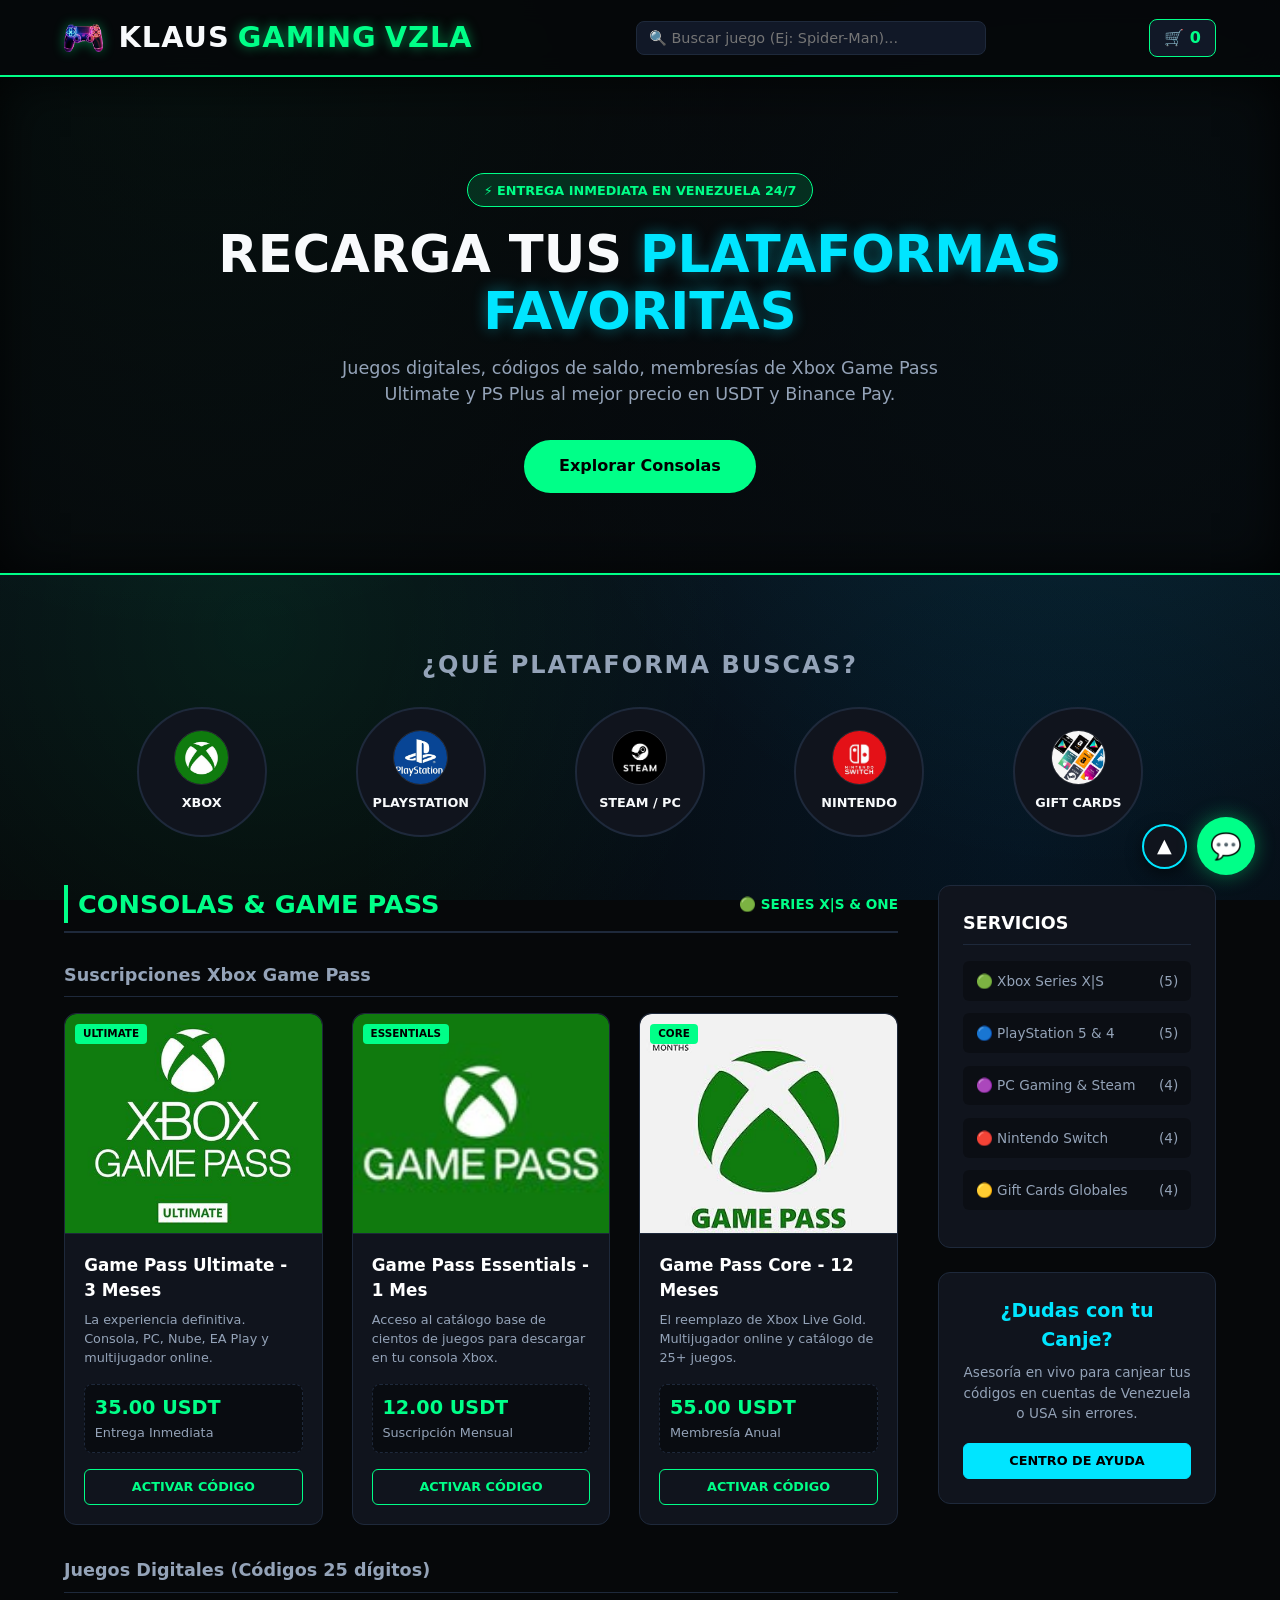
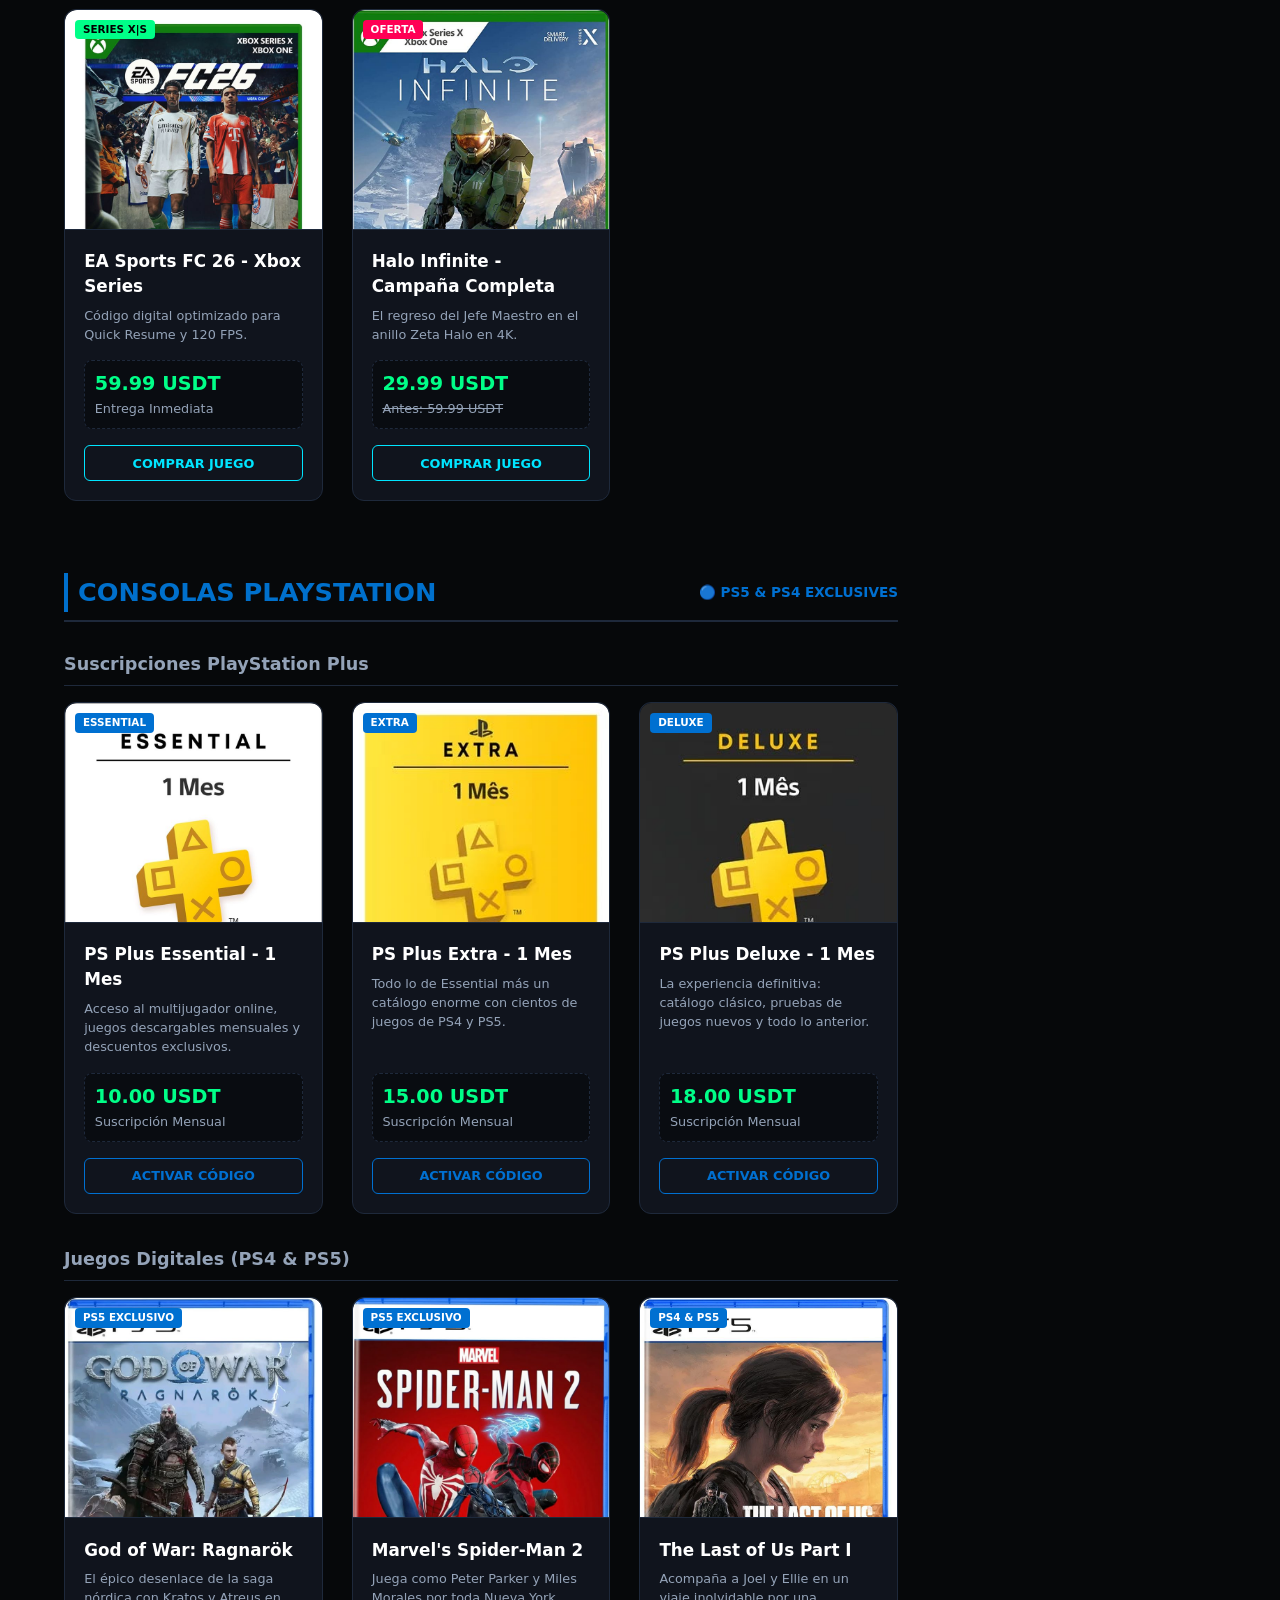
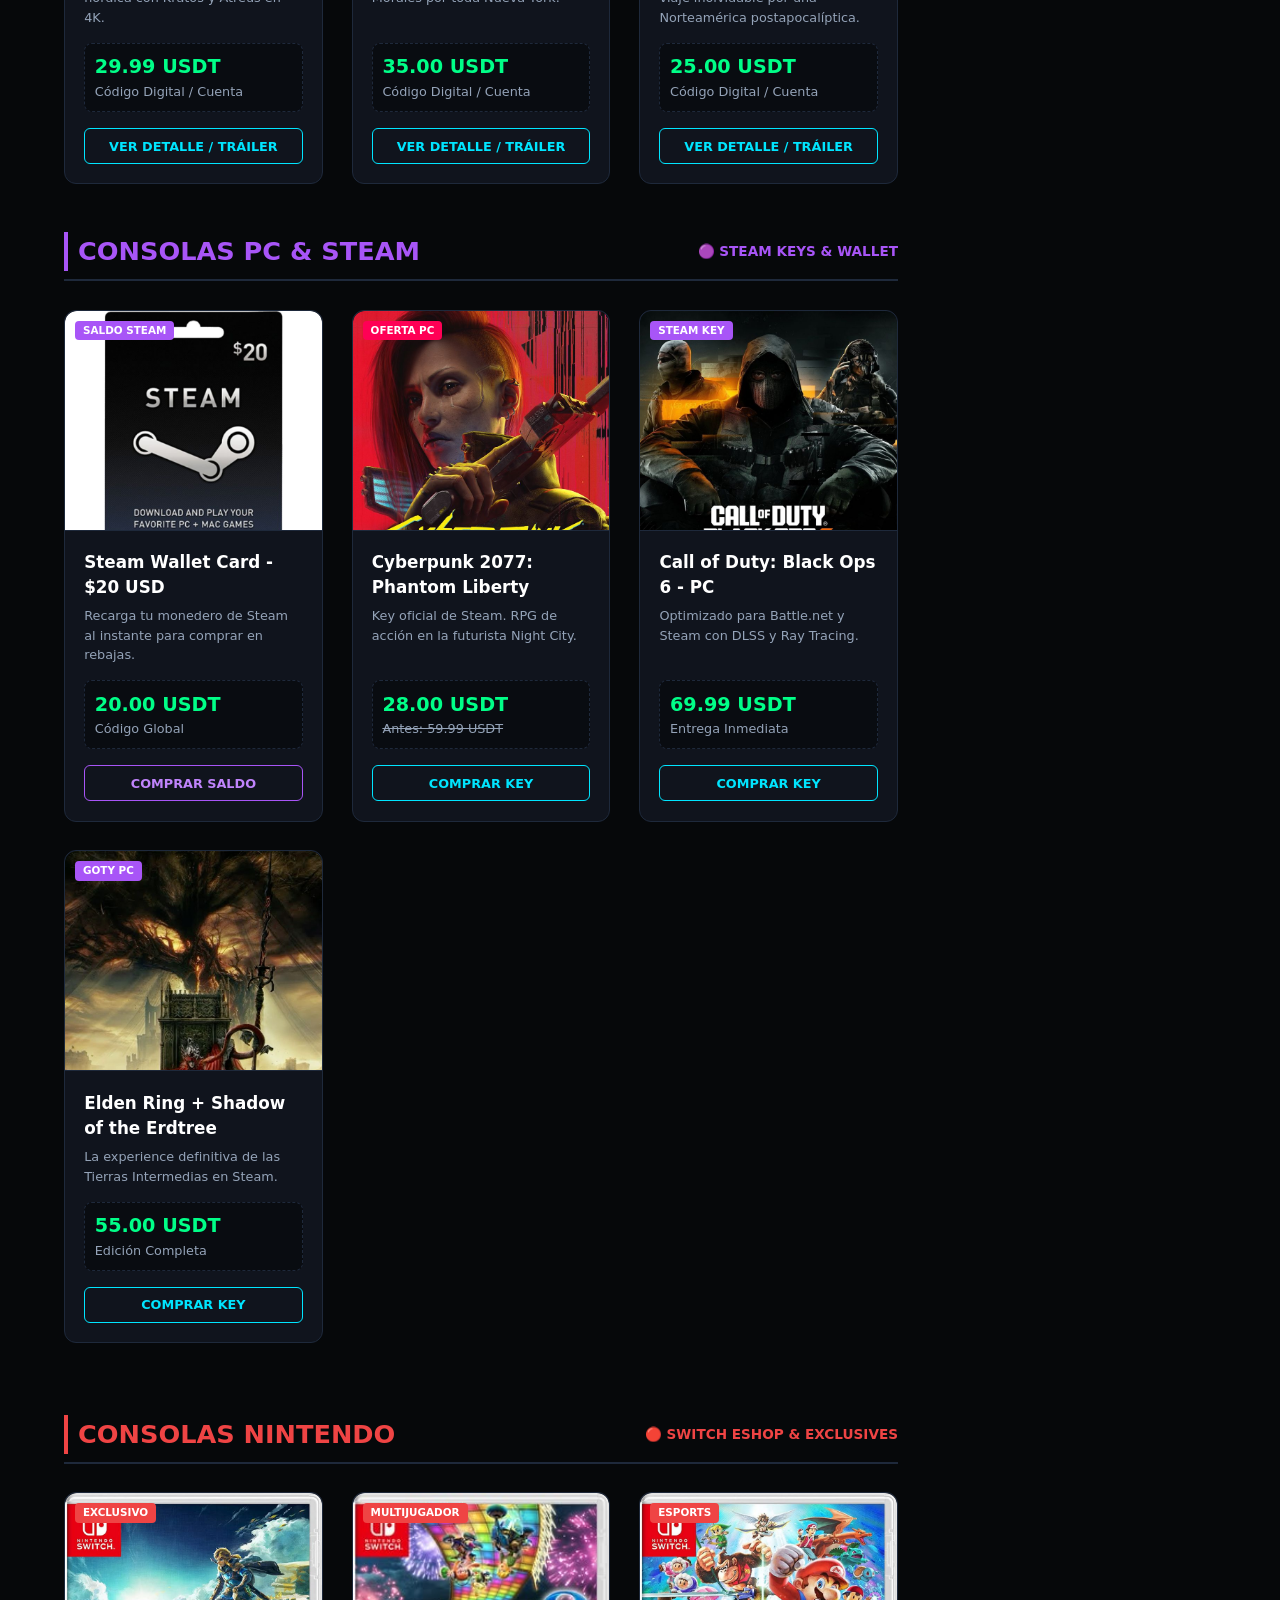
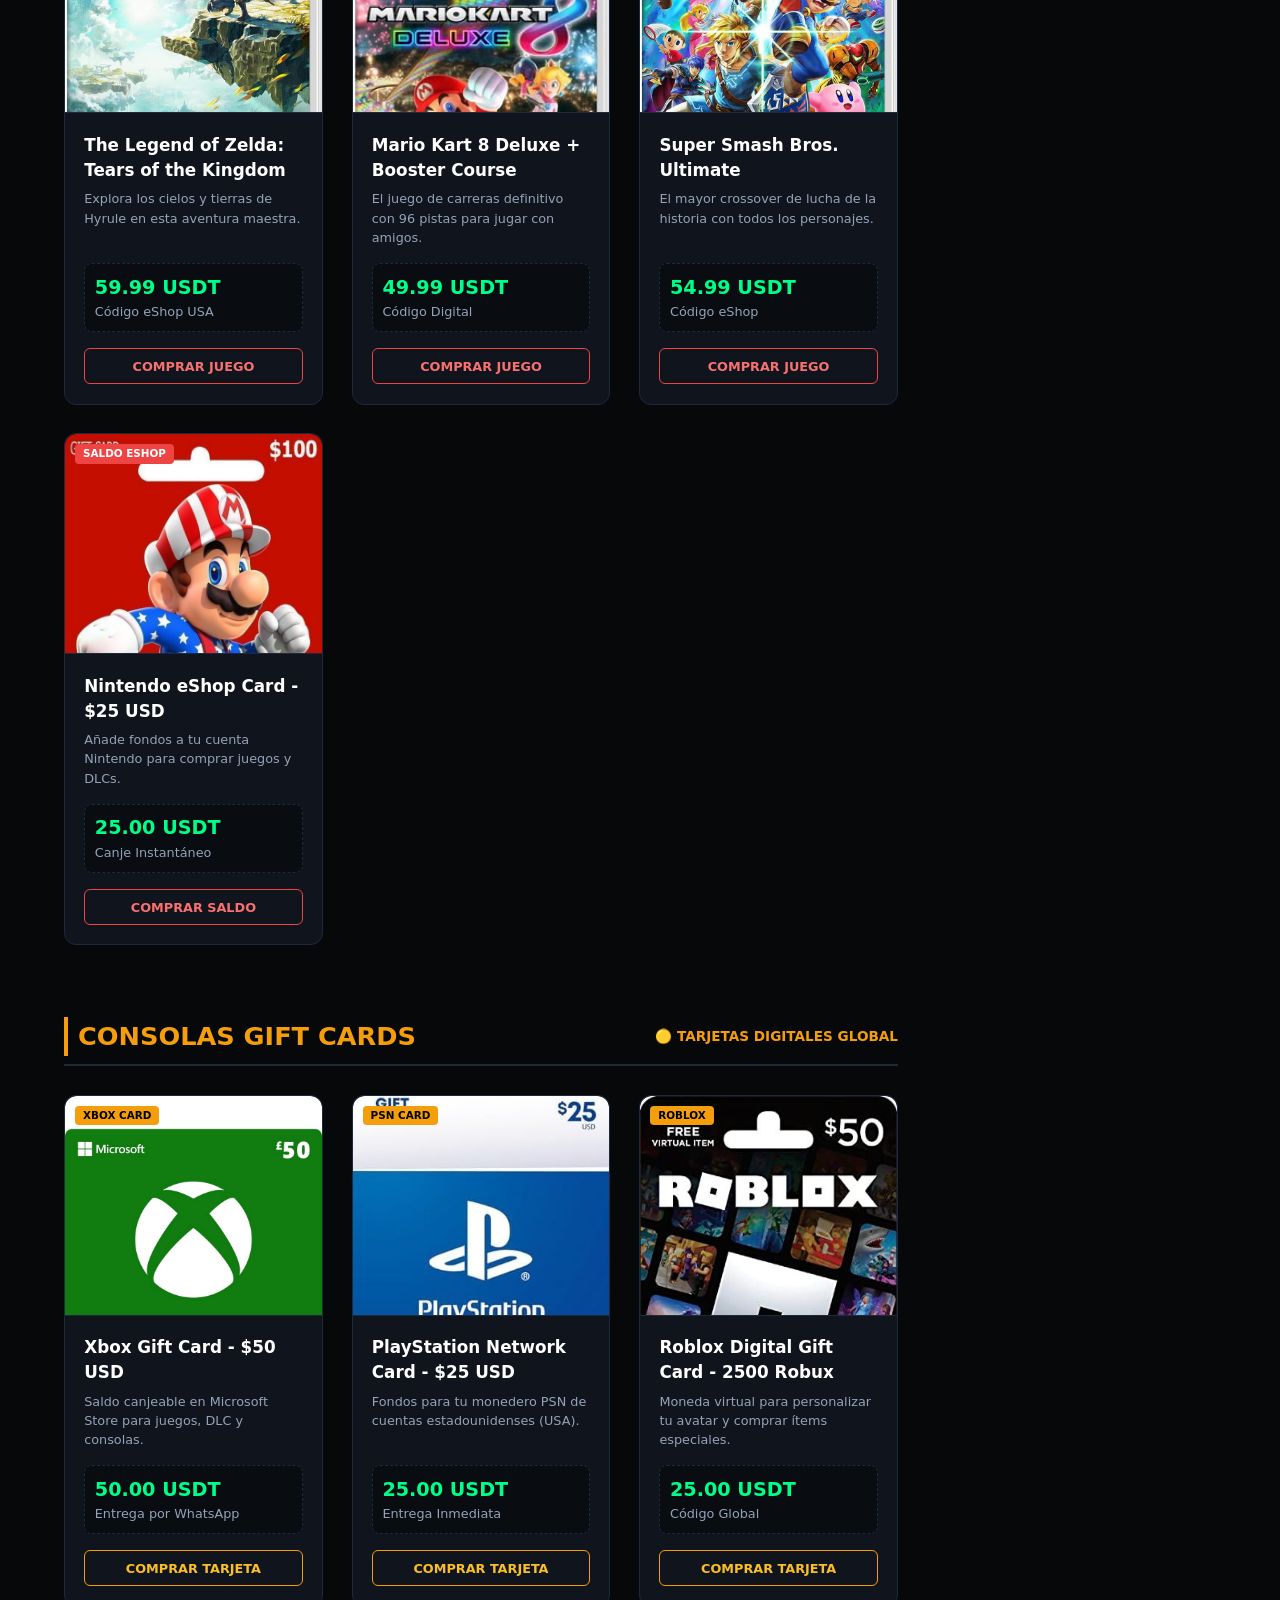
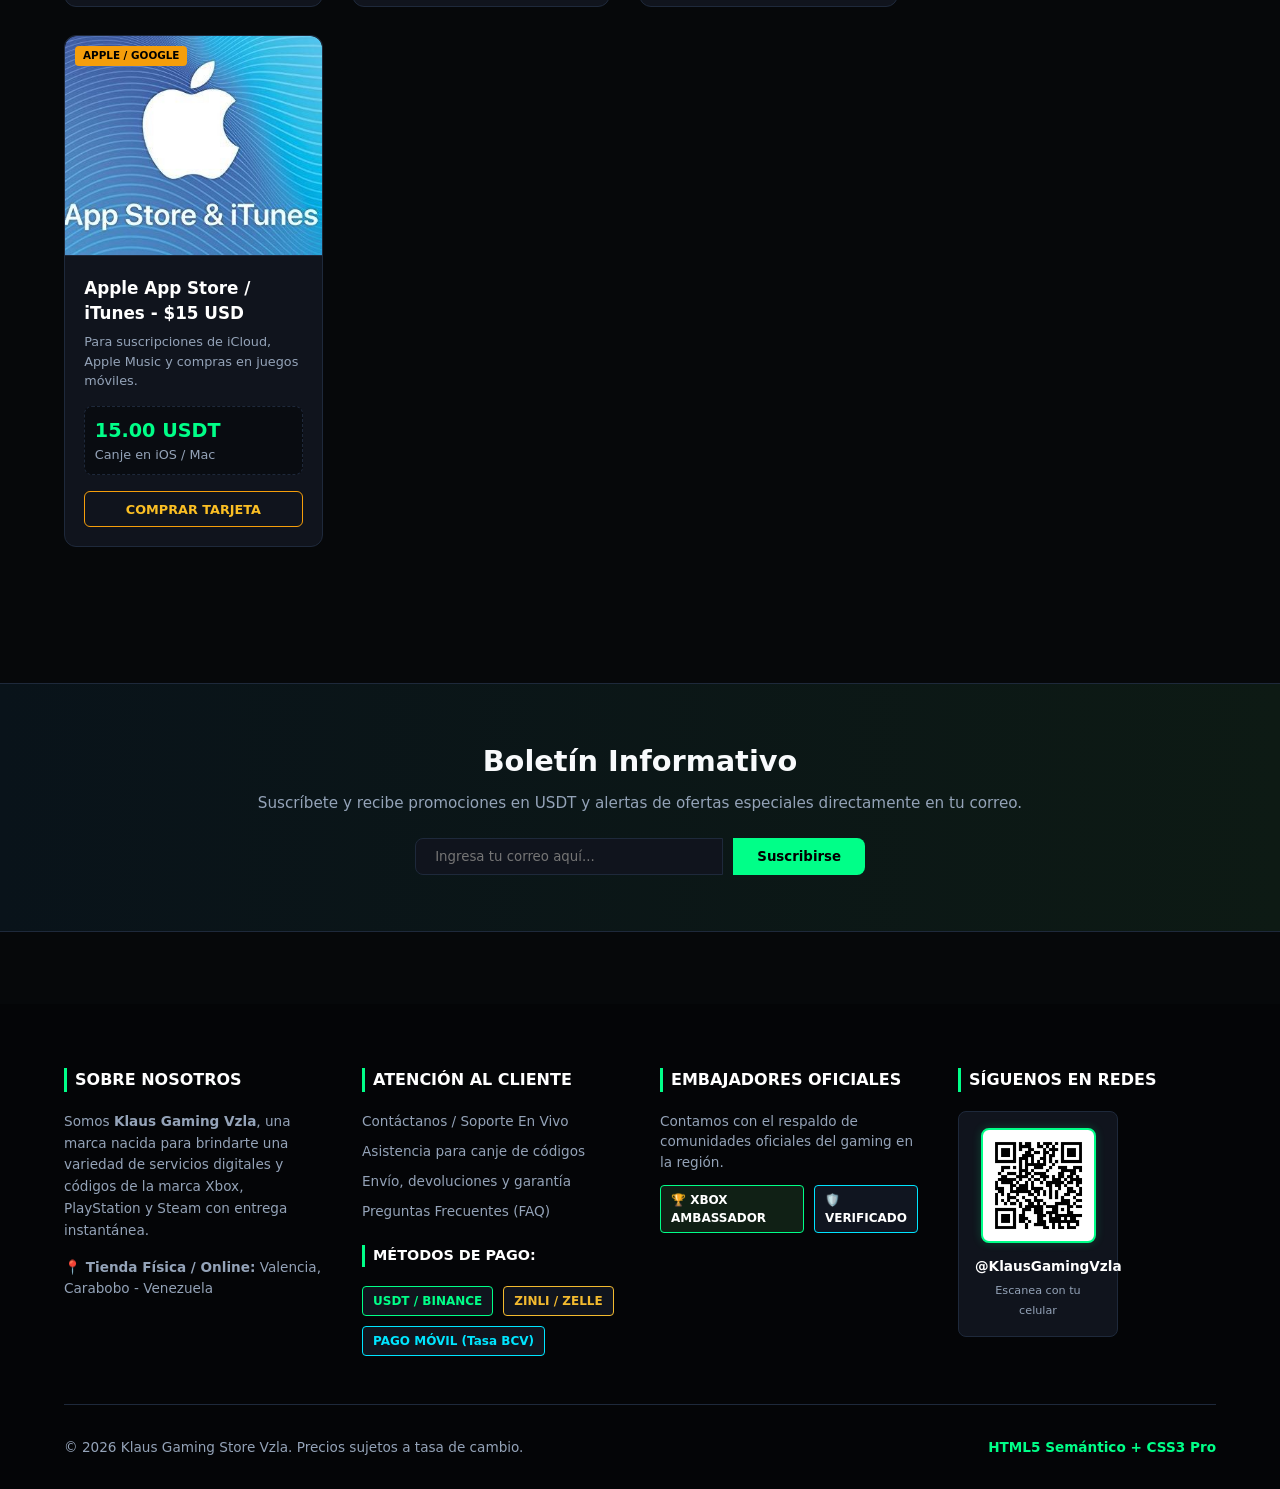
==== commit 56ed57da: "Update print statement from 'Hello' to 'Goodbye'" ====
--- a/index.html
+++ b/index.html
@@ -294,7 +294,7 @@
                                 <span class="tag-platform" style="background: #0070d1; color: #fff;">PS5 EXCLUSIVO</span>
                                 <!-- Fíjate que aquí dice ?id=ragnarok -->
                                 <a href="producto.html?id=ragnarok">
-                                    <img src="imagenes/playstation/Juegos/ragnarok.jpg" alt="God of War Ragnarök" class="game-img-cover">
+                                    <img src="imagenes/playstation/juegos/ragnarok.jpg" alt="God of War Ragnarök" class="game-img-cover">
                                 </a>
                             </div>
                             <div class="card-body">
@@ -322,7 +322,7 @@
                                 <span class="tag-platform" style="background: #0070d1; color: #fff;">PS5 EXCLUSIVO</span>
                                 <!-- Fíjate que aquí le cambiamos el final a ?id=spiderman2 -->
                                 <a href="producto.html?id=spiderman2">
-                                    <img src="imagenes/playstation/Juegos/spiderman2.jpg" alt="Marvel's Spider-Man 2" class="game-img-cover">
+                                    <img src="imagenes/playstation/juegos/spiderman2.jpg" alt="Marvel's Spider-Man 2" class="game-img-cover">
                                 </a>
                             </div>
                             <div class="card-body">
@@ -350,7 +350,7 @@
                                 <span class="tag-platform" style="background: #0070d1; color: #fff;">PS4 & PS5</span>
                                 <!-- Fíjate que aquí le cambiamos el final a ?id=tlou -->
                                 <a href="producto.html?id=tlou">
-                                    <img src="imagenes/playstation/Juegos/thelastofus.jpg" alt="The Last of Us Part I" class="game-img-cover">
+                                    <img src="imagenes/playstation/juegos/thelastofus.jpg" alt="The Last of Us Part I" class="game-img-cover">
                                 </a>
                             </div>
                             <div class="card-body">
@@ -758,4 +758,4 @@
     </div>
 <script src="js/cart.js"></script>
 </body>
-</html>+</html>
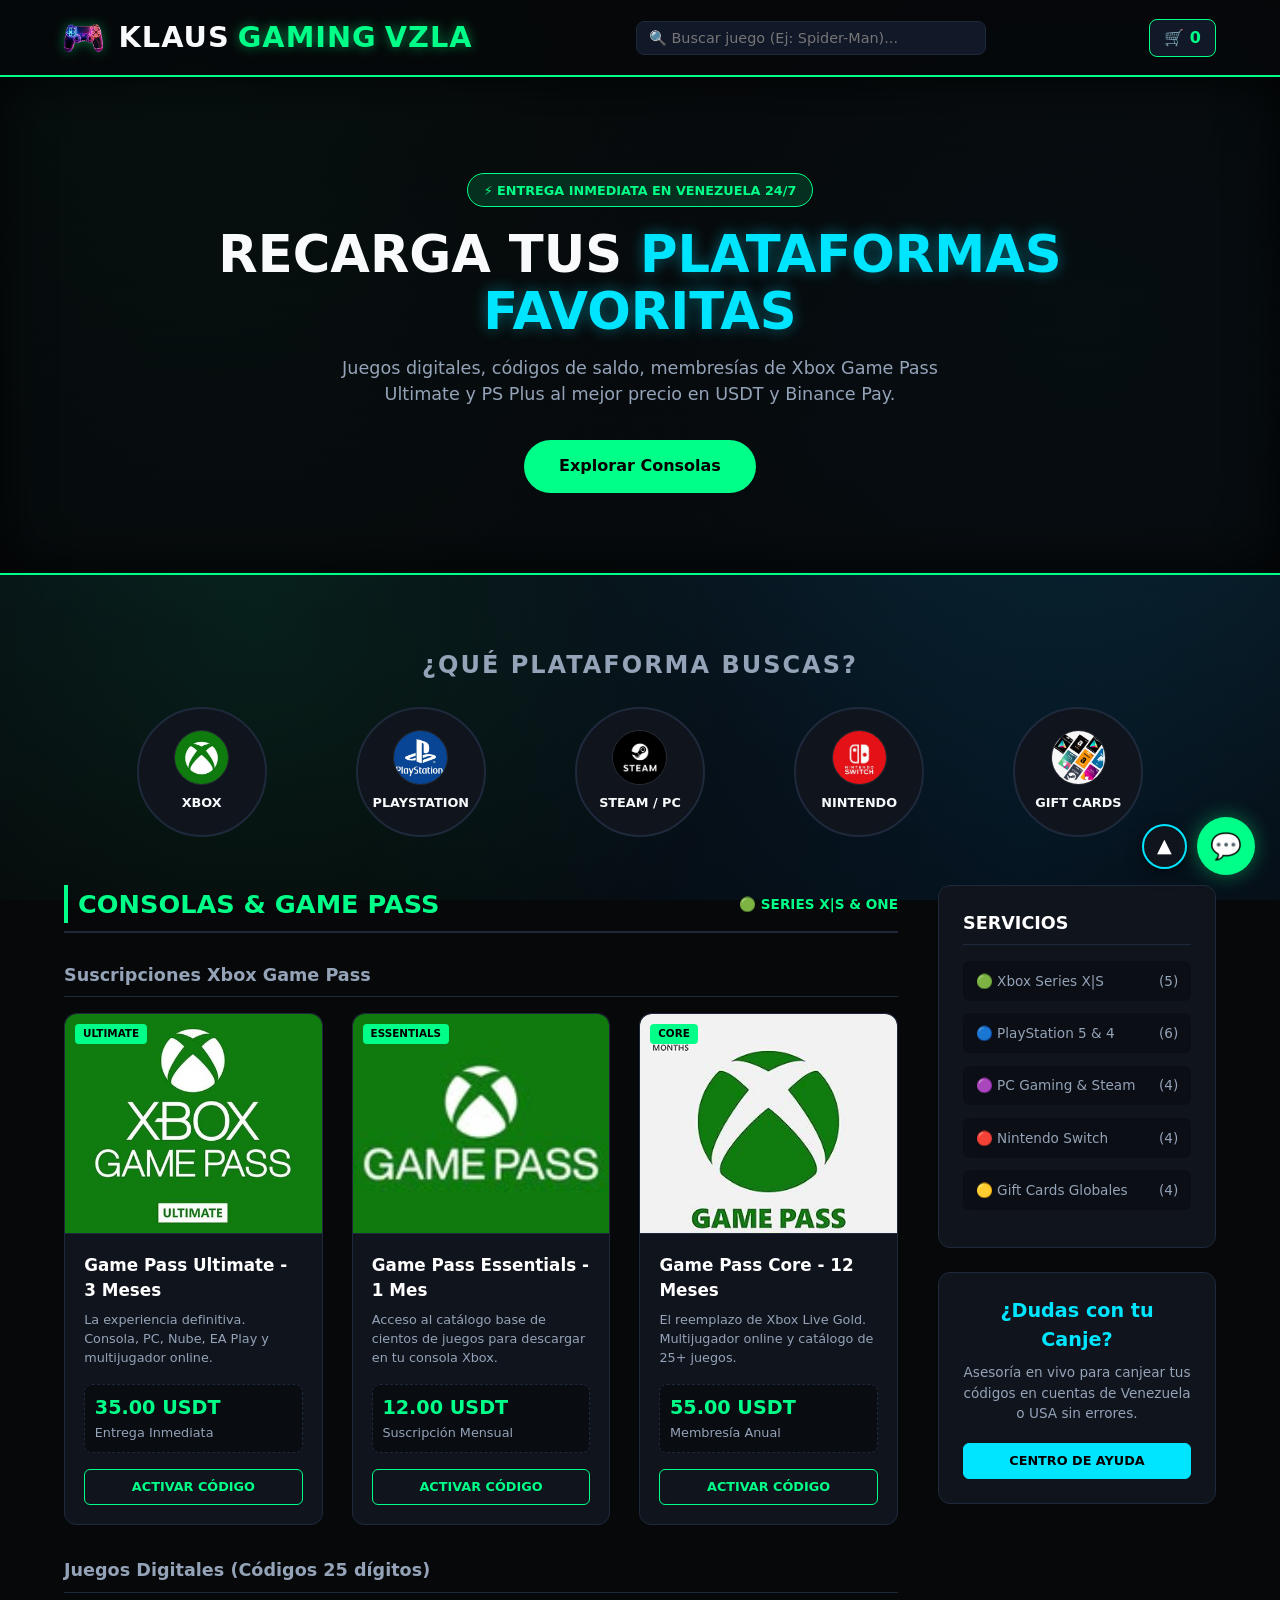
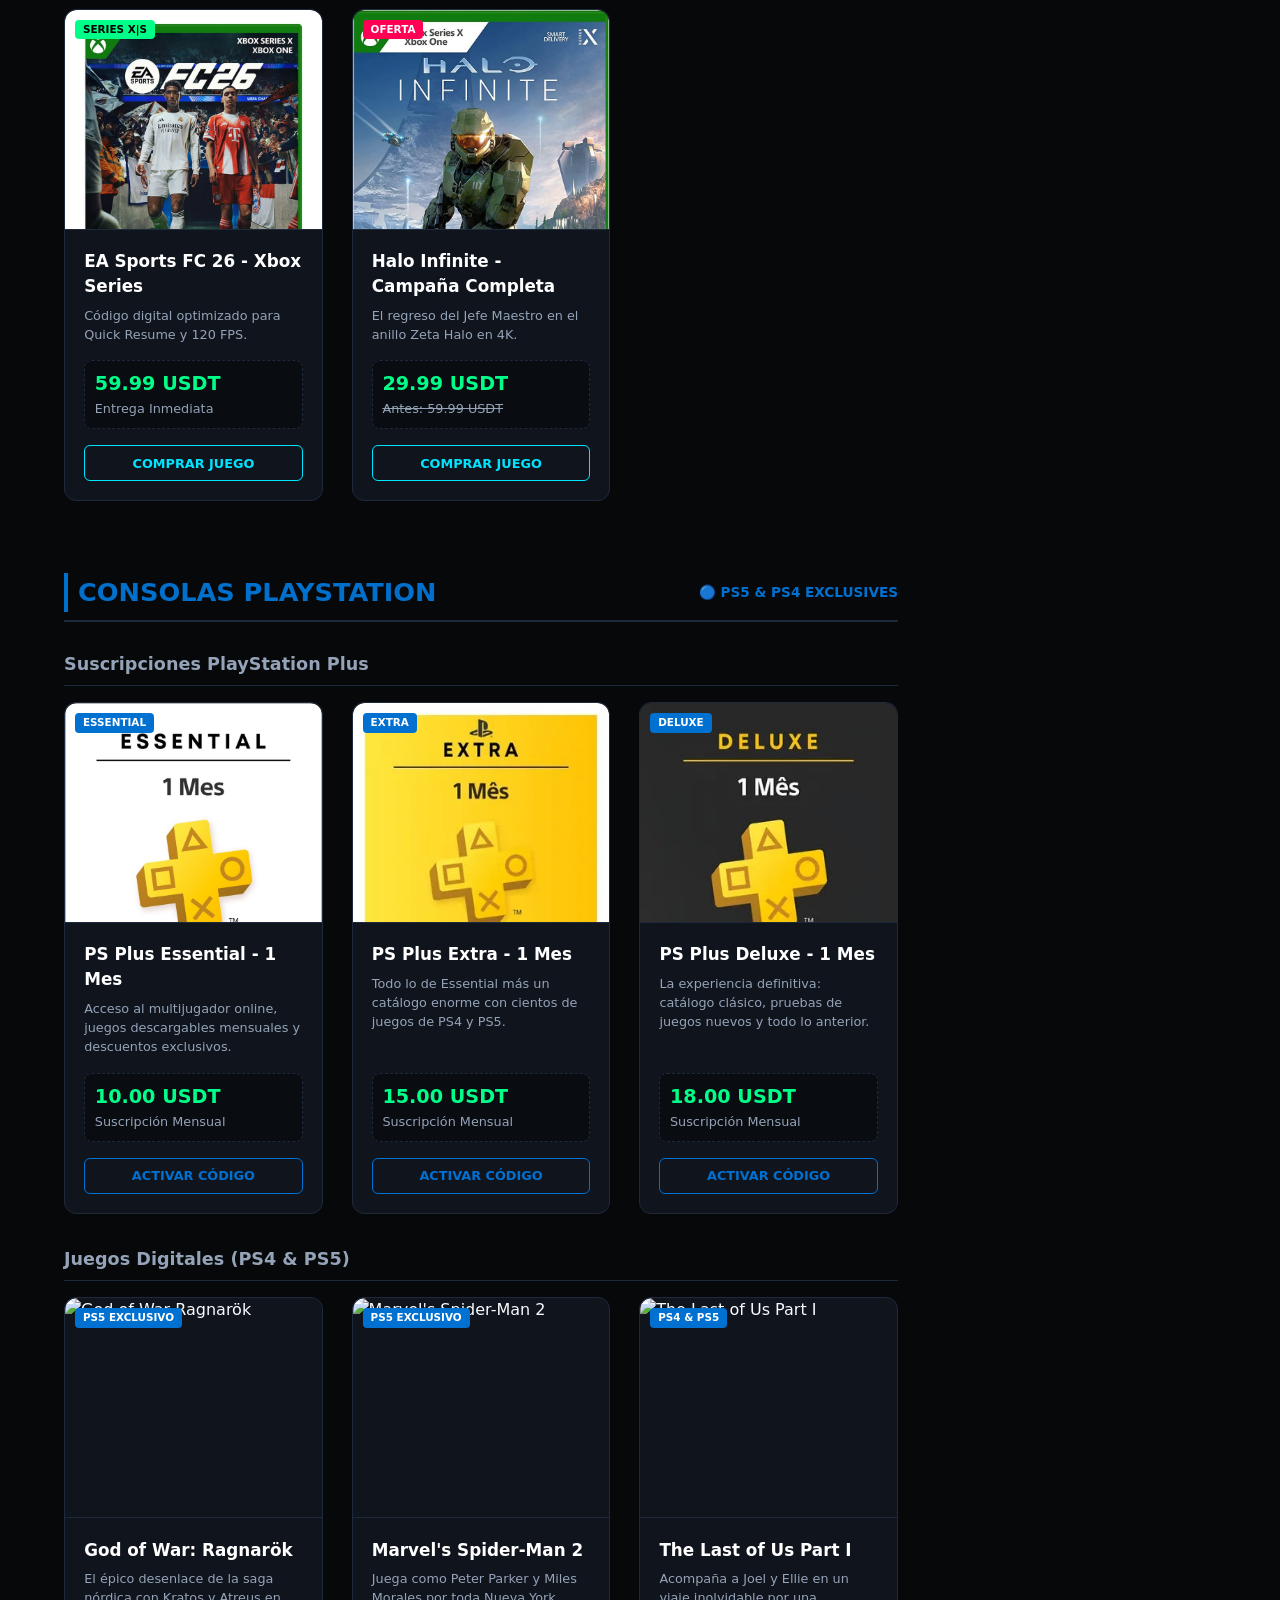
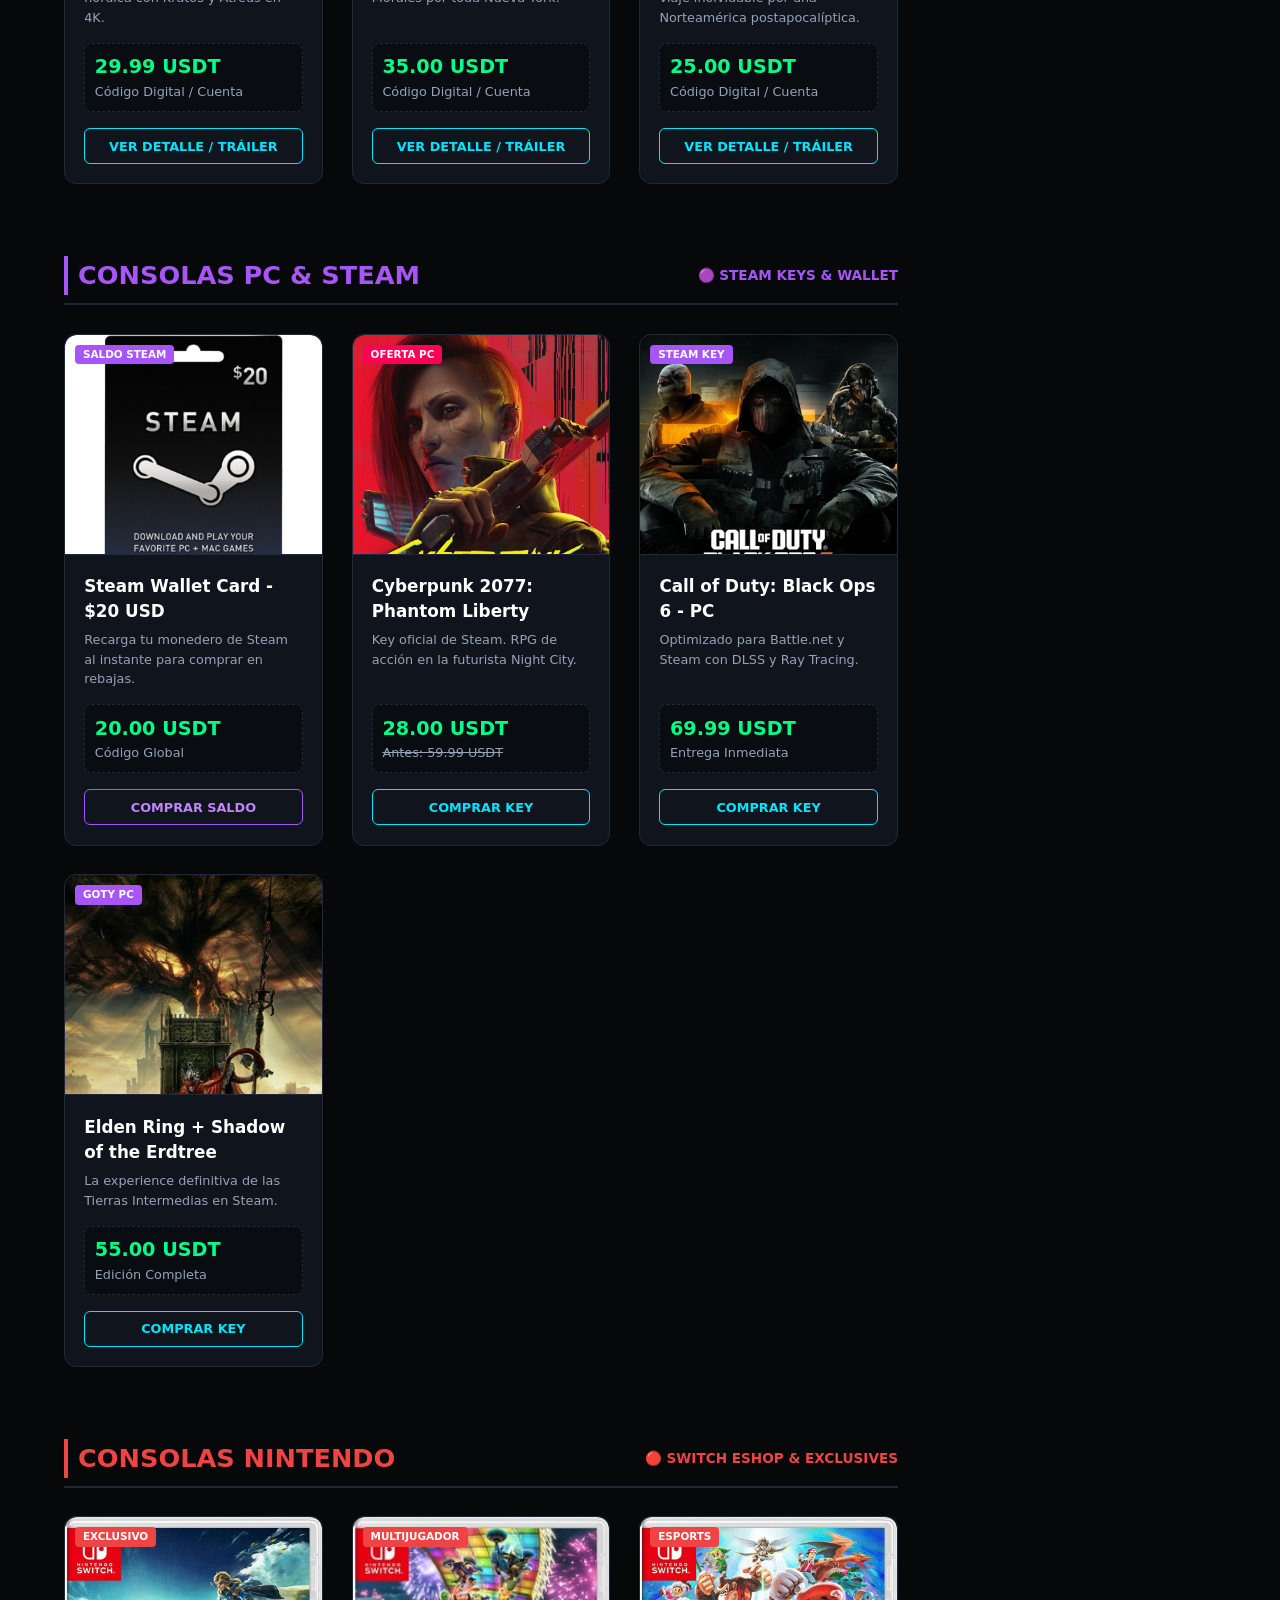
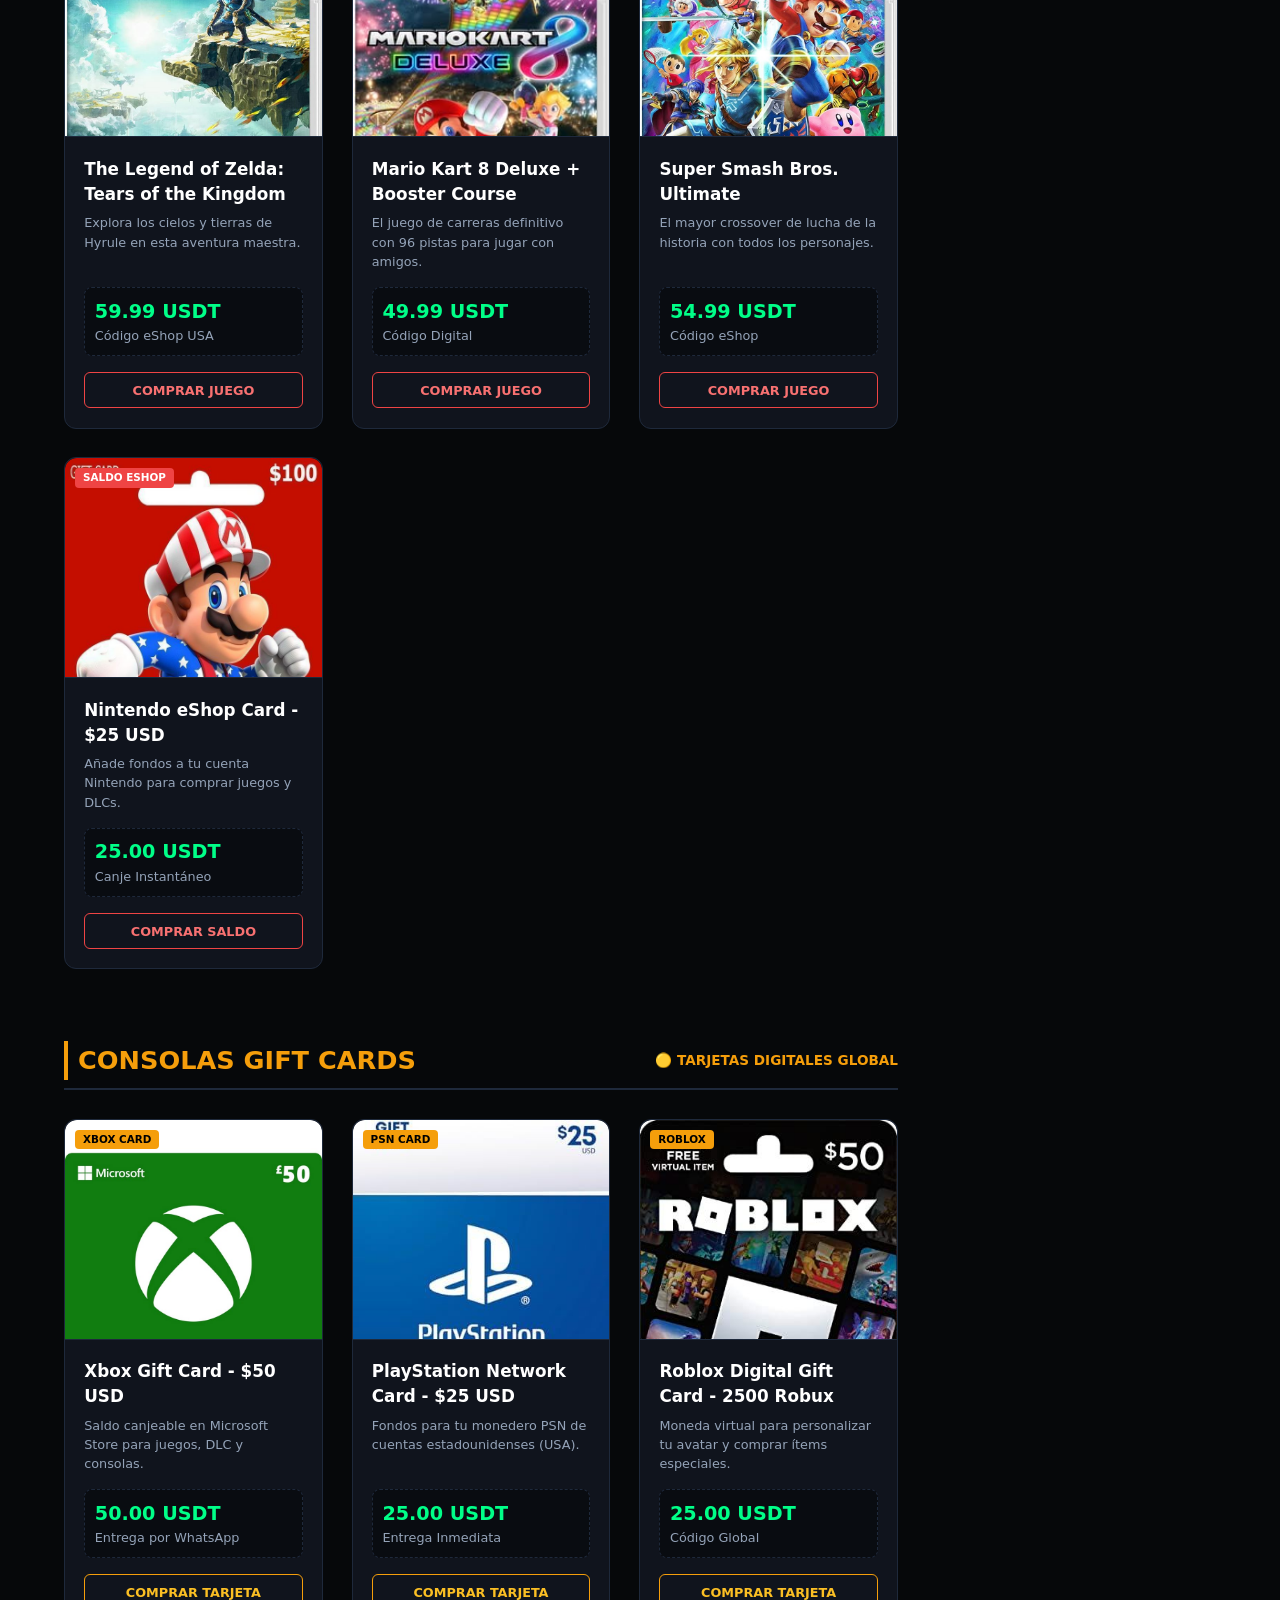
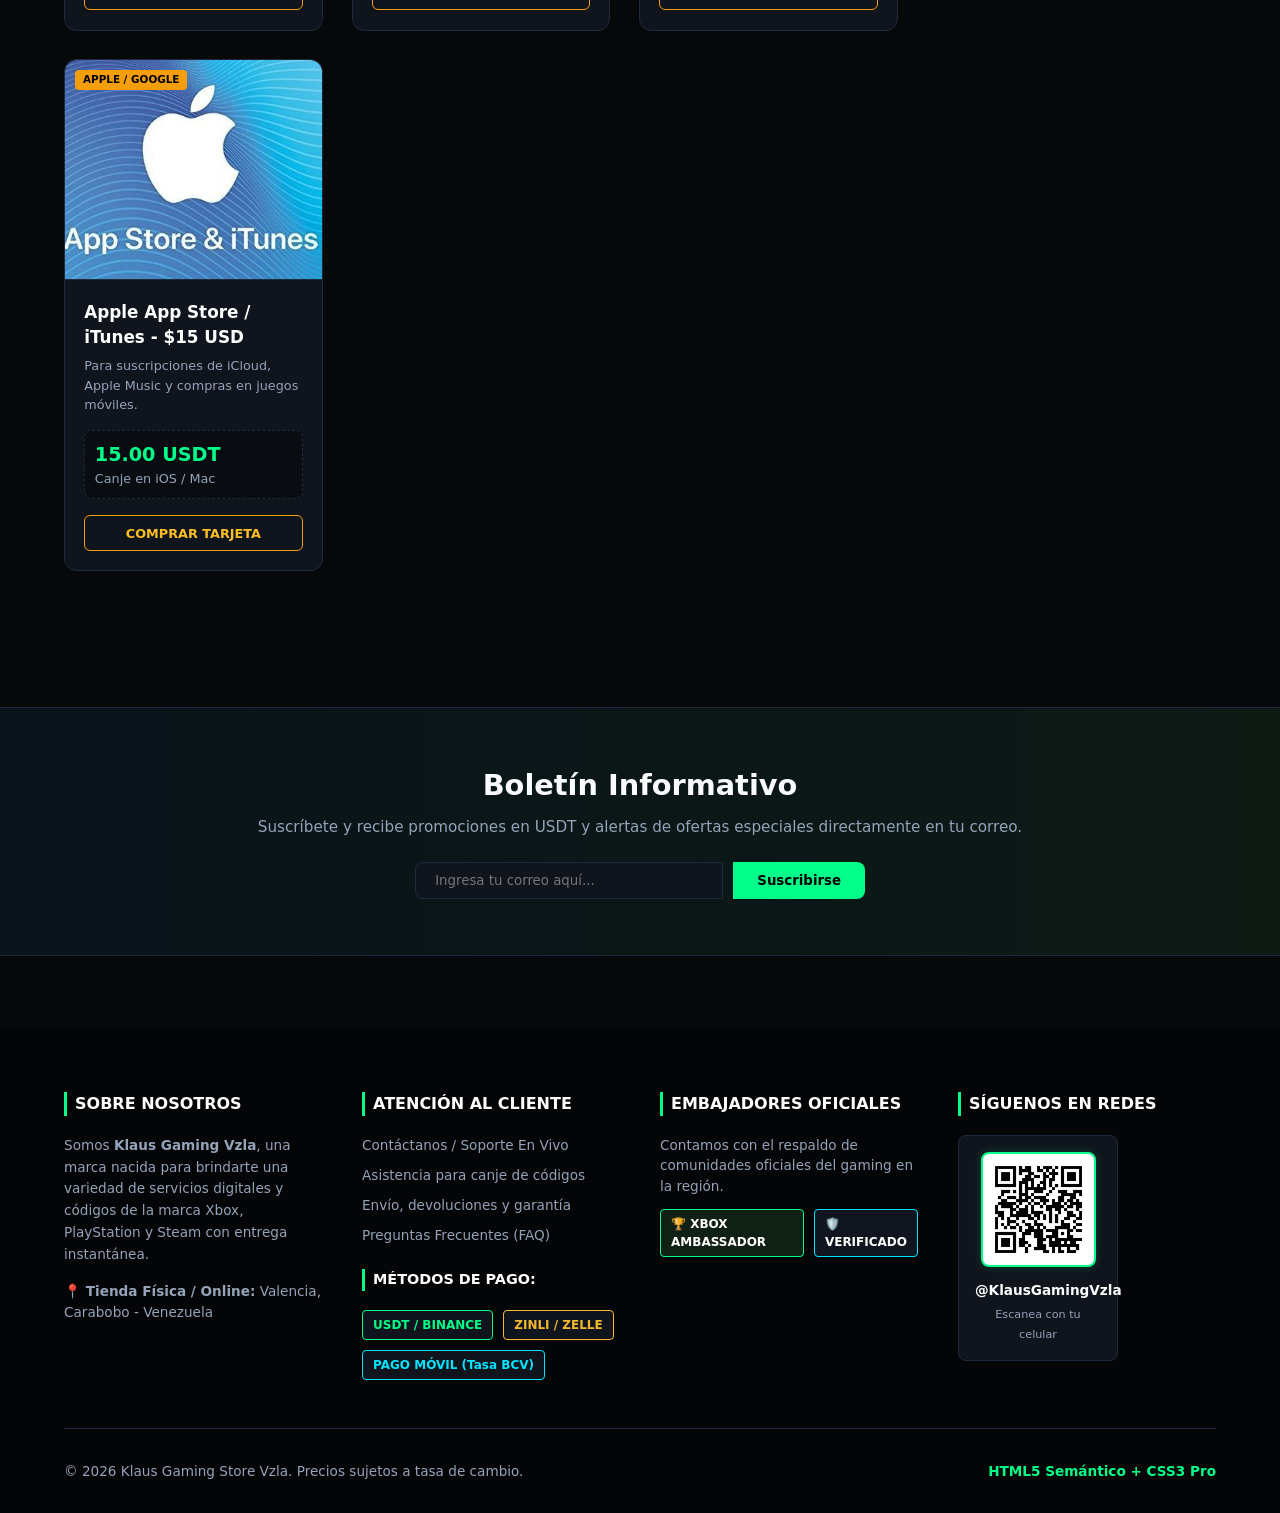
==== commit 0ca7bfce: "Update fmt.Println message from 'Hello' to 'Goodbye' departamentos listos" ====
--- a/index.html
+++ b/index.html
@@ -10,8 +10,8 @@
     <link rel="preconnect" href="https://fonts.gstatic.com" crossorigin>
     <link href="https://fonts.googleapis.com/css2?family=Orbitron:wght@700;900&display=swap" rel="stylesheet">
     
-    <!-- Favicon: El icono de tu pestaña en el navegador -->
-    <link rel="icon" href="imagenes/favicon2.png" type="image/png">
+    <!-- Favicon: El icono de tu pestaña en el navegador con truco anti-caché -->
+    <link rel="icon" href="imagenes/favicon2.png?v=2" type="image/png">
 </head>
 <body>
 
@@ -82,6 +82,7 @@
 
         <main>
             
+            <!-- DEPARTAMENTO XBOX -->
             <section id="dept-xbox">
                 <div class="section-header">
                     <h2 class="section-title">Consolas & Game Pass</h2>
@@ -92,14 +93,20 @@
                     <h3 style="color: var(--text-muted); font-size: 1.1rem; margin-bottom: 1rem; border-bottom: 1px solid var(--border-color); padding-bottom: 0.5rem;">Suscripciones Xbox Game Pass</h3>
                     
                     <div class="products-grid">
+                        
+                        <!-- GAME PASS ULTIMATE -->
                         <article class="game-card">
                             <div style="position: relative;">
                                 <span class="tag-platform" style="background: var(--neon-green); color: #000;">ULTIMATE</span>
-                                <img src="imagenes/xbox/gamepass-ultimate.jpg" alt="Game Pass Ultimate" class="game-img-cover">
-                            </div>
-                            <div class="card-body">
-                                <div>
-                                    <h3 class="game-title">Game Pass Ultimate - 3 Meses</h3>
+                                <a href="producto.html?id=gp-ultimate">
+                                    <img src="imagenes/xbox/gamepass-ultimate.jpg" alt="Game Pass Ultimate" class="game-img-cover">
+                                </a>
+                            </div>
+                            <div class="card-body">
+                                <div>
+                                    <a href="producto.html?id=gp-ultimate" style="text-decoration: none; color: inherit;">
+                                        <h3 class="game-title">Game Pass Ultimate - 3 Meses</h3>
+                                    </a>
                                     <p class="game-info">La experiencia definitiva. Consola, PC, Nube, EA Play y multijugador online.</p>
                                 </div>
                                 <div>
@@ -107,19 +114,24 @@
                                         <span class="price-usdt">35.00 USDT</span>
                                         <span class="price-sub">Entrega Inmediata</span>
                                     </div>
-                                    <button class="btn-buy" style="border-color: var(--neon-green); color: var(--neon-green);" onclick="alert('Añadido: Game Pass Ultimate 3M')">Activar Código</button>
-                                </div>
-                            </div>
-                        </article>
-
+                                    <button class="btn-buy" style="border-color: var(--neon-green); color: var(--neon-green);" onclick="location.href='producto.html?id=gp-ultimate'">Activar Código</button>
+                                </div>
+                            </div>
+                        </article>
+
+                        <!-- GAME PASS ESSENTIALS -->
                         <article class="game-card">
                             <div style="position: relative;">
                                 <span class="tag-platform" style="background: var(--neon-green); color: #000;">ESSENTIALS</span>
-                                <img src="imagenes/xbox/gamepass-essentials.jpg" alt="Game Pass Essentials" class="game-img-cover">
-                            </div>
-                            <div class="card-body">
-                                <div>
-                                    <h3 class="game-title">Game Pass Essentials - 1 Mes</h3>
+                                <a href="producto.html?id=gp-essentials">
+                                    <img src="imagenes/xbox/gamepass-essentials.jpg" alt="Game Pass Essentials" class="game-img-cover">
+                                </a>
+                            </div>
+                            <div class="card-body">
+                                <div>
+                                    <a href="producto.html?id=gp-essentials" style="text-decoration: none; color: inherit;">
+                                        <h3 class="game-title">Game Pass Essentials - 1 Mes</h3>
+                                    </a>
                                     <p class="game-info">Acceso al catálogo base de cientos de juegos para descargar en tu consola Xbox.</p>
                                 </div>
                                 <div>
@@ -127,19 +139,24 @@
                                         <span class="price-usdt">12.00 USDT</span>
                                         <span class="price-sub">Suscripción Mensual</span>
                                     </div>
-                                    <button class="btn-buy" style="border-color: var(--neon-green); color: var(--neon-green);" onclick="alert('Añadido: Game Pass Essentials 1M')">Activar Código</button>
-                                </div>
-                            </div>
-                        </article>
-
+                                    <button class="btn-buy" style="border-color: var(--neon-green); color: var(--neon-green);" onclick="location.href='producto.html?id=gp-essentials'">Activar Código</button>
+                                </div>
+                            </div>
+                        </article>
+
+                        <!-- GAME PASS CORE -->
                         <article class="game-card">
                             <div style="position: relative;">
                                 <span class="tag-platform" style="background: var(--neon-green); color: #000;">CORE</span>
-                                <img src="imagenes/xbox/gamepass-core.jpg" alt="Game Pass Core" class="game-img-cover">
-                            </div>
-                            <div class="card-body">
-                                <div>
-                                    <h3 class="game-title">Game Pass Core - 12 Meses</h3>
+                                <a href="producto.html?id=gp-core">
+                                    <img src="imagenes/xbox/gamepass-core.jpg" alt="Game Pass Core" class="game-img-cover">
+                                </a>
+                            </div>
+                            <div class="card-body">
+                                <div>
+                                    <a href="producto.html?id=gp-core" style="text-decoration: none; color: inherit;">
+                                        <h3 class="game-title">Game Pass Core - 12 Meses</h3>
+                                    </a>
                                     <p class="game-info">El reemplazo de Xbox Live Gold. Multijugador online y catálogo de 25+ juegos.</p>
                                 </div>
                                 <div>
@@ -147,7 +164,7 @@
                                         <span class="price-usdt">55.00 USDT</span>
                                         <span class="price-sub">Membresía Anual</span>
                                     </div>
-                                    <button class="btn-buy" style="border-color: var(--neon-green); color: var(--neon-green);" onclick="alert('Añadido: Game Pass Core 12M')">Activar Código</button>
+                                    <button class="btn-buy" style="border-color: var(--neon-green); color: var(--neon-green);" onclick="location.href='producto.html?id=gp-core'">Activar Código</button>
                                 </div>
                             </div>
                         </article>
@@ -158,14 +175,20 @@
                     <h3 style="color: var(--text-muted); font-size: 1.1rem; margin-bottom: 1rem; border-bottom: 1px solid var(--border-color); padding-bottom: 0.5rem;">Juegos Digitales (Códigos 25 dígitos)</h3>
                     
                     <div class="products-grid">
+                        
+                        <!-- EA SPORTS FC 26 -->
                         <article class="game-card">
                             <div style="position: relative;">
                                 <span class="tag-platform">SERIES X|S</span>
-                                <img src="imagenes/xbox/Juegos/fc26-xbox.jpg" alt="EA Sports FC 26" class="game-img-cover">
-                            </div>
-                            <div class="card-body">
-                                <div>
-                                    <h3 class="game-title">EA Sports FC 26 - Xbox Series</h3>
+                                <a href="producto.html?id=fc26-xbox">
+                                    <img src="imagenes/xbox/Juegos/fc26-xbox.jpg" alt="EA Sports FC 26" class="game-img-cover">
+                                </a>
+                            </div>
+                            <div class="card-body">
+                                <div>
+                                    <a href="producto.html?id=fc26-xbox" style="text-decoration: none; color: inherit;">
+                                        <h3 class="game-title">EA Sports FC 26 - Xbox Series</h3>
+                                    </a>
                                     <p class="game-info">Código digital optimizado para Quick Resume y 120 FPS.</p>
                                 </div>
                                 <div>
@@ -173,19 +196,24 @@
                                         <span class="price-usdt">59.99 USDT</span>
                                         <span class="price-sub">Entrega Inmediata</span>
                                     </div>
-                                    <button class="btn-buy" onclick="alert('Añadido: FC 26 Xbox')">Comprar Juego</button>
-                                </div>
-                            </div>
-                        </article>
-
+                                    <button class="btn-buy" onclick="location.href='producto.html?id=fc26-xbox'">Comprar Juego</button>
+                                </div>
+                            </div>
+                        </article>
+
+                        <!-- HALO INFINITE -->
                         <article class="game-card">
                             <div style="position: relative;">
                                 <span class="tag-platform" style="background: var(--discount-red); color: #fff;">OFERTA</span>
-                                <img src="imagenes/xbox/Juegos/halo-infinite.jpg" alt="Halo Infinite" class="game-img-cover">
-                            </div>
-                            <div class="card-body">
-                                <div>
-                                    <h3 class="game-title">Halo Infinite - Campaña Completa</h3>
+                                <a href="producto.html?id=halo-infinite">
+                                    <img src="imagenes/xbox/Juegos/halo-infinite.jpg" alt="Halo Infinite" class="game-img-cover">
+                                </a>
+                            </div>
+                            <div class="card-body">
+                                <div>
+                                    <a href="producto.html?id=halo-infinite" style="text-decoration: none; color: inherit;">
+                                        <h3 class="game-title">Halo Infinite - Campaña Completa</h3>
+                                    </a>
                                     <p class="game-info">El regreso del Jefe Maestro en el anillo Zeta Halo en 4K.</p>
                                 </div>
                                 <div>
@@ -193,7 +221,7 @@
                                         <span class="price-usdt">29.99 USDT</span>
                                         <span class="price-sub" style="text-decoration: line-through;">Antes: 59.99 USDT</span>
                                     </div>
-                                    <button class="btn-buy" onclick="alert('Añadido: Halo Infinite')">Comprar Juego</button>
+                                    <button class="btn-buy" onclick="location.href='producto.html?id=halo-infinite'">Comprar Juego</button>
                                 </div>
                             </div>
                         </article>
@@ -202,8 +230,7 @@
             </section>
 
             
-            <!-- DEPARTAMENTO PLAYSTATION  -->
-            
+            <!-- DEPARTAMENTO PLAYSTATION -->
             <section id="dept-playstation" style="margin-top: 3rem;">
                 <div class="section-header">
                     <h2 class="section-title">Consolas PlayStation</h2>
@@ -220,11 +247,15 @@
                         <article class="game-card">
                             <div style="position: relative;">
                                 <span class="tag-platform" style="background: #0070d1; color: #fff;">ESSENTIAL</span>
-                                <img src="imagenes/playstation/playstationessential.jpg" alt="PlayStation Plus Essential" class="game-img-cover">
-                            </div>
-                            <div class="card-body">
-                                <div>
-                                    <h3 class="game-title">PS Plus Essential - 1 Mes</h3>
+                                <a href="producto.html?id=ps-essential">
+                                    <img src="imagenes/playstation/playstationessential.jpg" alt="PlayStation Plus Essential" class="game-img-cover">
+                                </a>
+                            </div>
+                            <div class="card-body">
+                                <div>
+                                    <a href="producto.html?id=ps-essential" style="text-decoration: none; color: inherit;">
+                                        <h3 class="game-title">PS Plus Essential - 1 Mes</h3>
+                                    </a>
                                     <p class="game-info">Acceso al multijugador online, juegos descargables mensuales y descuentos exclusivos.</p>
                                 </div>
                                 <div>
@@ -232,7 +263,7 @@
                                         <span class="price-usdt">10.00 USDT</span>
                                         <span class="price-sub">Suscripción Mensual</span>
                                     </div>
-                                    <button class="btn-buy" style="border-color: #0070d1; color: #0070d1;" onclick="alert('Añadido: PS Plus Essential')">Activar Código</button>
+                                    <button class="btn-buy" style="border-color: #0070d1; color: #0070d1;" onclick="location.href='producto.html?id=ps-essential'">Activar Código</button>
                                 </div>
                             </div>
                         </article>
@@ -241,11 +272,15 @@
                         <article class="game-card">
                             <div style="position: relative;">
                                 <span class="tag-platform" style="background: #0070d1; color: #fff;">EXTRA</span>
-                                <img src="imagenes/playstation/playstationextra.jpg" alt="PlayStation Plus Extra" class="game-img-cover">
-                            </div>
-                            <div class="card-body">
-                                <div>
-                                    <h3 class="game-title">PS Plus Extra - 1 Mes</h3>
+                                <a href="producto.html?id=ps-extra">
+                                    <img src="imagenes/playstation/playstationextra.jpg" alt="PlayStation Plus Extra" class="game-img-cover">
+                                </a>
+                            </div>
+                            <div class="card-body">
+                                <div>
+                                    <a href="producto.html?id=ps-extra" style="text-decoration: none; color: inherit;">
+                                        <h3 class="game-title">PS Plus Extra - 1 Mes</h3>
+                                    </a>
                                     <p class="game-info">Todo lo de Essential más un catálogo enorme con cientos de juegos de PS4 y PS5.</p>
                                 </div>
                                 <div>
@@ -253,7 +288,7 @@
                                         <span class="price-usdt">15.00 USDT</span>
                                         <span class="price-sub">Suscripción Mensual</span>
                                     </div>
-                                    <button class="btn-buy" style="border-color: #0070d1; color: #0070d1;" onclick="alert('Añadido: PS Plus Extra')">Activar Código</button>
+                                    <button class="btn-buy" style="border-color: #0070d1; color: #0070d1;" onclick="location.href='producto.html?id=ps-extra'">Activar Código</button>
                                 </div>
                             </div>
                         </article>
@@ -262,11 +297,15 @@
                         <article class="game-card">
                             <div style="position: relative;">
                                 <span class="tag-platform" style="background: #0070d1; color: #fff;">DELUXE</span>
-                                <img src="imagenes/playstation/playstationdeluxe.jpg" alt="PlayStation Plus Deluxe" class="game-img-cover">
-                            </div>
-                            <div class="card-body">
-                                <div>
-                                    <h3 class="game-title">PS Plus Deluxe - 1 Mes</h3>
+                                <a href="producto.html?id=ps-deluxe">
+                                    <img src="imagenes/playstation/playstationdeluxe.jpg" alt="PlayStation Plus Deluxe" class="game-img-cover">
+                                </a>
+                            </div>
+                            <div class="card-body">
+                                <div>
+                                    <a href="producto.html?id=ps-deluxe" style="text-decoration: none; color: inherit;">
+                                        <h3 class="game-title">PS Plus Deluxe - 1 Mes</h3>
+                                    </a>
                                     <p class="game-info">La experiencia definitiva: catálogo clásico, pruebas de juegos nuevos y todo lo anterior.</p>
                                 </div>
                                 <div>
@@ -274,14 +313,14 @@
                                         <span class="price-usdt">18.00 USDT</span>
                                         <span class="price-sub">Suscripción Mensual</span>
                                     </div>
-                                    <button class="btn-buy" style="border-color: #0070d1; color: #0070d1;" onclick="alert('Añadido: PS Plus Deluxe')">Activar Código</button>
+                                    <button class="btn-buy" style="border-color: #0070d1; color: #0070d1;" onclick="location.href='producto.html?id=ps-deluxe'">Activar Código</button>
                                 </div>
                             </div>
                         </article>
 
                     </div>
                 </section>
-<!-- BLOQUE 2: JUEGOS DIGITALES PLAYSTATION -->
+
                 <!-- BLOQUE 2: JUEGOS DIGITALES PLAYSTATION -->
                 <section class="sub-department" style="margin-bottom: 2rem; margin-top: 2rem;">
                     <h3 style="color: var(--text-muted); font-size: 1.1rem; margin-bottom: 1rem; border-bottom: 1px solid var(--border-color); padding-bottom: 0.5rem;">Juegos Digitales (PS4 & PS5)</h3>
@@ -292,14 +331,12 @@
                         <article class="game-card">
                             <div style="position: relative;">
                                 <span class="tag-platform" style="background: #0070d1; color: #fff;">PS5 EXCLUSIVO</span>
-                                <!-- Fíjate que aquí dice ?id=ragnarok -->
                                 <a href="producto.html?id=ragnarok">
-                                    <img src="imagenes/playstation/juegos/ragnarok.jpg" alt="God of War Ragnarök" class="game-img-cover">
-                                </a>
-                            </div>
-                            <div class="card-body">
-                                <div>
-                                    <!-- Y aquí también dice ?id=ragnarok -->
+                                    <img src="imagenes/playstation/Juegos/ragnarok.jpg" alt="God of War Ragnarök" class="game-img-cover">
+                                </a>
+                            </div>
+                            <div class="card-body">
+                                <div>
                                     <a href="producto.html?id=ragnarok" style="text-decoration: none; color: inherit;">
                                         <h3 class="game-title">God of War: Ragnarök</h3>
                                     </a>
@@ -310,7 +347,6 @@
                                         <span class="price-usdt">29.99 USDT</span>
                                         <span class="price-sub">Código Digital / Cuenta</span>
                                     </div>
-                                    <!-- Y en el botón también: -->
                                     <button class="btn-buy" onclick="location.href='producto.html?id=ragnarok'">Ver Detalle / Tráiler</button>
                                 </div>
                             </div>
@@ -320,14 +356,12 @@
                         <article class="game-card">
                             <div style="position: relative;">
                                 <span class="tag-platform" style="background: #0070d1; color: #fff;">PS5 EXCLUSIVO</span>
-                                <!-- Fíjate que aquí le cambiamos el final a ?id=spiderman2 -->
                                 <a href="producto.html?id=spiderman2">
-                                    <img src="imagenes/playstation/juegos/spiderman2.jpg" alt="Marvel's Spider-Man 2" class="game-img-cover">
-                                </a>
-                            </div>
-                            <div class="card-body">
-                                <div>
-                                    <!-- Y aquí también dice ?id=spiderman2 -->
+                                    <img src="imagenes/playstation/Juegos/spiderman2.jpg" alt="Marvel's Spider-Man 2" class="game-img-cover">
+                                </a>
+                            </div>
+                            <div class="card-body">
+                                <div>
                                     <a href="producto.html?id=spiderman2" style="text-decoration: none; color: inherit;">
                                         <h3 class="game-title">Marvel's Spider-Man 2</h3>
                                     </a>
@@ -338,7 +372,6 @@
                                         <span class="price-usdt">35.00 USDT</span>
                                         <span class="price-sub">Código Digital / Cuenta</span>
                                     </div>
-                                    <!-- Y en el botón también: -->
                                     <button class="btn-buy" onclick="location.href='producto.html?id=spiderman2'">Ver Detalle / Tráiler</button>
                                 </div>
                             </div>
@@ -348,14 +381,12 @@
                         <article class="game-card">
                             <div style="position: relative;">
                                 <span class="tag-platform" style="background: #0070d1; color: #fff;">PS4 & PS5</span>
-                                <!-- Fíjate que aquí le cambiamos el final a ?id=tlou -->
                                 <a href="producto.html?id=tlou">
-                                    <img src="imagenes/playstation/juegos/thelastofus.jpg" alt="The Last of Us Part I" class="game-img-cover">
-                                </a>
-                            </div>
-                            <div class="card-body">
-                                <div>
-                                    <!-- Y aquí también dice ?id=tlou -->
+                                    <img src="imagenes/playstation/Juegos/thelastofus.jpg" alt="The Last of Us Part I" class="game-img-cover">
+                                </a>
+                            </div>
+                            <div class="card-body">
+                                <div>
                                     <a href="producto.html?id=tlou" style="text-decoration: none; color: inherit;">
                                         <h3 class="game-title">The Last of Us Part I</h3>
                                     </a>
@@ -366,7 +397,6 @@
                                         <span class="price-usdt">25.00 USDT</span>
                                         <span class="price-sub">Código Digital / Cuenta</span>
                                     </div>
-                                    <!-- Y en el botón también: -->
                                     <button class="btn-buy" onclick="location.href='producto.html?id=tlou'">Ver Detalle / Tráiler</button>
                                 </div>
                             </div>
@@ -374,7 +404,9 @@
 
                     </div>
                 </section>
-
+            </section>
+
+            <!-- DEPARTAMENTO STEAM / PC -->
             <section id="dept-steam" style="margin-top: 3rem;">
                 <div class="section-header">
                     <h2 class="section-title">Consolas PC & Steam</h2>
@@ -382,14 +414,20 @@
                 </div>
                 
                 <div class="products-grid">
+                    
+                    <!-- STEAM WALLET $20 -->
                     <article class="game-card">
                         <div style="position: relative;">
                             <span class="tag-platform" style="background: var(--steam-purple); color: #fff;">SALDO STEAM</span>
-                            <img src="imagenes/steam/steamwallet.jpg" alt="Steam Wallet Card $20" class="game-img-cover">
-                        </div>
-                        <div class="card-body">
-                            <div>
-                                <h3 class="game-title">Steam Wallet Card - $20 USD</h3>
+                            <a href="producto.html?id=steam-20">
+                                <img src="imagenes/steam/steamwallet.jpg" alt="Steam Wallet Card $20" class="game-img-cover">
+                            </a>
+                        </div>
+                        <div class="card-body">
+                            <div>
+                                <a href="producto.html?id=steam-20" style="text-decoration: none; color: inherit;">
+                                    <h3 class="game-title">Steam Wallet Card - $20 USD</h3>
+                                </a>
                                 <p class="game-info">Recarga tu monedero de Steam al instante para comprar en rebajas.</p>
                             </div>
                             <div>
@@ -397,19 +435,24 @@
                                     <span class="price-usdt">20.00 USDT</span>
                                     <span class="price-sub">Código Global</span>
                                 </div>
-                                <button class="btn-buy" style="border-color: var(--steam-purple); color: #c084fc;" onclick="alert('Añadido: Steam Wallet $20')">Comprar Saldo</button>
-                            </div>
-                        </div>
-                    </article>
-
+                                <button class="btn-buy" style="border-color: var(--steam-purple); color: #c084fc;" onclick="location.href='producto.html?id=steam-20'">Comprar Saldo</button>
+                            </div>
+                        </div>
+                    </article>
+
+                    <!-- CYBERPUNK 2077 -->
                     <article class="game-card">
                         <div style="position: relative;">
                             <span class="tag-platform" style="background: var(--discount-red); color: #fff;">OFERTA PC</span>
-                            <img src="imagenes/steam/cyberpunk2077.jpg" alt="Cyberpunk 2077: Phantom Liberty" class="game-img-cover">
-                        </div>
-                        <div class="card-body">
-                            <div>
-                                <h3 class="game-title">Cyberpunk 2077: Phantom Liberty</h3>
+                            <a href="producto.html?id=cyberpunk">
+                                <img src="imagenes/steam/cyberpunk2077.jpg" alt="Cyberpunk 2077: Phantom Liberty" class="game-img-cover">
+                            </a>
+                        </div>
+                        <div class="card-body">
+                            <div>
+                                <a href="producto.html?id=cyberpunk" style="text-decoration: none; color: inherit;">
+                                    <h3 class="game-title">Cyberpunk 2077: Phantom Liberty</h3>
+                                </a>
                                 <p class="game-info">Key oficial de Steam. RPG de acción en la futurista Night City.</p>
                             </div>
                             <div>
@@ -417,19 +460,24 @@
                                     <span class="price-usdt">28.00 USDT</span>
                                     <span class="price-sub" style="text-decoration: line-through;">Antes: 59.99 USDT</span>
                                 </div>
-                                <button class="btn-buy" onclick="alert('Añadido: Cyberpunk 2077')">Comprar Key</button>
-                            </div>
-                        </div>
-                    </article>
-
+                                <button class="btn-buy" onclick="location.href='producto.html?id=cyberpunk'">Comprar Key</button>
+                            </div>
+                        </div>
+                    </article>
+
+                    <!-- CALL OF DUTY BO6 -->
                     <article class="game-card">
                         <div style="position: relative;">
                             <span class="tag-platform" style="background: var(--steam-purple); color: #fff;">STEAM KEY</span>
-                            <img src="imagenes/steam/callofduty6.jpg" alt="Call of Duty: Black Ops 6" class="game-img-cover">
-                        </div>
-                        <div class="card-body">
-                            <div>
-                                <h3 class="game-title">Call of Duty: Black Ops 6 - PC</h3>
+                            <a href="producto.html?id=bo6-pc">
+                                <img src="imagenes/steam/callofduty6.jpg" alt="Call of Duty: Black Ops 6" class="game-img-cover">
+                            </a>
+                        </div>
+                        <div class="card-body">
+                            <div>
+                                <a href="producto.html?id=bo6-pc" style="text-decoration: none; color: inherit;">
+                                    <h3 class="game-title">Call of Duty: Black Ops 6 - PC</h3>
+                                </a>
                                 <p class="game-info">Optimizado para Battle.net y Steam con DLSS y Ray Tracing.</p>
                             </div>
                             <div>
@@ -437,19 +485,24 @@
                                     <span class="price-usdt">69.99 USDT</span>
                                     <span class="price-sub">Entrega Inmediata</span>
                                 </div>
-                                <button class="btn-buy" onclick="alert('Añadido: BO6 PC')">Comprar Key</button>
-                            </div>
-                        </div>
-                    </article>
-
+                                <button class="btn-buy" onclick="location.href='producto.html?id=bo6-pc'">Comprar Key</button>
+                            </div>
+                        </div>
+                    </article>
+
+                    <!-- ELDEN RING -->
                     <article class="game-card">
                         <div style="position: relative;">
                             <span class="tag-platform" style="background: var(--steam-purple); color: #fff;">GOTY PC</span>
-                            <img src="imagenes/steam/eldenring.jpg" alt="Elden Ring + Shadow of the Erdtree" class="game-img-cover">
-                        </div>
-                        <div class="card-body">
-                            <div>
-                                <h3 class="game-title">Elden Ring + Shadow of the Erdtree</h3>
+                            <a href="producto.html?id=elden-ring">
+                                <img src="imagenes/steam/eldenring.jpg" alt="Elden Ring + Shadow of the Erdtree" class="game-img-cover">
+                            </a>
+                        </div>
+                        <div class="card-body">
+                            <div>
+                                <a href="producto.html?id=elden-ring" style="text-decoration: none; color: inherit;">
+                                    <h3 class="game-title">Elden Ring + Shadow of the Erdtree</h3>
+                                </a>
                                 <p class="game-info">La experience definitiva de las Tierras Intermedias en Steam.</p>
                             </div>
                             <div>
@@ -457,13 +510,14 @@
                                     <span class="price-usdt">55.00 USDT</span>
                                     <span class="price-sub">Edición Completa</span>
                                 </div>
-                                <button class="btn-buy" onclick="alert('Añadido: Elden Ring DLC')">Comprar Key</button>
+                                <button class="btn-buy" onclick="location.href='producto.html?id=elden-ring'">Comprar Key</button>
                             </div>
                         </div>
                     </article>
                 </div>
             </section>
 
+            <!-- DEPARTAMENTO NINTENDO SWITCH -->
             <section id="dept-nintendo" style="margin-top: 3rem;">
                 <div class="section-header">
                     <h2 class="section-title">Consolas Nintendo</h2>
@@ -471,14 +525,20 @@
                 </div>
                 
                 <div class="products-grid">
+                    
+                    <!-- ZELDA TEARS OF THE KINGDOM -->
                     <article class="game-card">
                         <div style="position: relative;">
                             <span class="tag-platform" style="background: var(--nin-red); color: #fff;">EXCLUSIVO</span>
-                            <img src="imagenes/nintendo/juegos/zelda.jpg" alt="Zelda: Tears of the Kingdom" class="game-img-cover">
-                        </div>
-                        <div class="card-body">
-                            <div>
-                                <h3 class="game-title">The Legend of Zelda: Tears of the Kingdom</h3>
+                            <a href="producto.html?id=zelda-totk">
+                                <img src="imagenes/nintendo/juegos/zelda.jpg" alt="Zelda: Tears of the Kingdom" class="game-img-cover">
+                            </a>
+                        </div>
+                        <div class="card-body">
+                            <div>
+                                <a href="producto.html?id=zelda-totk" style="text-decoration: none; color: inherit;">
+                                    <h3 class="game-title">The Legend of Zelda: Tears of the Kingdom</h3>
+                                </a>
                                 <p class="game-info">Explora los cielos y tierras de Hyrule en esta aventura maestra.</p>
                             </div>
                             <div>
@@ -486,19 +546,24 @@
                                     <span class="price-usdt">59.99 USDT</span>
                                     <span class="price-sub">Código eShop USA</span>
                                 </div>
-                                <button class="btn-buy" style="border-color: var(--nin-red); color: #f87171;" onclick="alert('Añadido: Zelda TOTK')">Comprar Juego</button>
-                            </div>
-                        </div>
-                    </article>
-
+                                <button class="btn-buy" style="border-color: var(--nin-red); color: #f87171;" onclick="location.href='producto.html?id=zelda-totk'">Comprar Juego</button>
+                            </div>
+                        </div>
+                    </article>
+
+                    <!-- MARIO KART 8 DELUXE -->
                     <article class="game-card">
                         <div style="position: relative;">
                             <span class="tag-platform" style="background: var(--nin-red); color: #fff;">MULTIJUGADOR</span>
-                            <img src="imagenes/nintendo/juegos/mariokart0.jpg" alt="Mario Kart 8 Deluxe" class="game-img-cover">
-                        </div>
-                        <div class="card-body">
-                            <div>
-                                <h3 class="game-title">Mario Kart 8 Deluxe + Booster Course</h3>
+                            <a href="producto.html?id=mariokart8">
+                                <img src="imagenes/nintendo/juegos/mariokart0.jpg" alt="Mario Kart 8 Deluxe" class="game-img-cover">
+                            </a>
+                        </div>
+                        <div class="card-body">
+                            <div>
+                                <a href="producto.html?id=mariokart8" style="text-decoration: none; color: inherit;">
+                                    <h3 class="game-title">Mario Kart 8 Deluxe + Booster Course</h3>
+                                </a>
                                 <p class="game-info">El juego de carreras definitivo con 96 pistas para jugar con amigos.</p>
                             </div>
                             <div>
@@ -506,19 +571,24 @@
                                     <span class="price-usdt">49.99 USDT</span>
                                     <span class="price-sub">Código Digital</span>
                                 </div>
-                                <button class="btn-buy" style="border-color: var(--nin-red); color: #f87171;" onclick="alert('Añadido: Mario Kart 8')">Comprar Juego</button>
-                            </div>
-                        </div>
-                    </article>
-
+                                <button class="btn-buy" style="border-color: var(--nin-red); color: #f87171;" onclick="location.href='producto.html?id=mariokart8'">Comprar Juego</button>
+                            </div>
+                        </div>
+                    </article>
+
+                    <!-- SUPER SMASH BROS -->
                     <article class="game-card">
                         <div style="position: relative;">
                             <span class="tag-platform" style="background: var(--nin-red); color: #fff;">ESPORTS</span>
-                            <img src="imagenes/nintendo/juegos/supermariosmash.jpg" alt="Super Smash Bros. Ultimate" class="game-img-cover">
-                        </div>
-                        <div class="card-body">
-                            <div>
-                                <h3 class="game-title">Super Smash Bros. Ultimate</h3>
+                            <a href="producto.html?id=smash-bros">
+                                <img src="imagenes/nintendo/juegos/supermariosmash.jpg" alt="Super Smash Bros. Ultimate" class="game-img-cover">
+                            </a>
+                        </div>
+                        <div class="card-body">
+                            <div>
+                                <a href="producto.html?id=smash-bros" style="text-decoration: none; color: inherit;">
+                                    <h3 class="game-title">Super Smash Bros. Ultimate</h3>
+                                </a>
                                 <p class="game-info">El mayor crossover de lucha de la historia con todos los personajes.</p>
                             </div>
                             <div>
@@ -526,19 +596,24 @@
                                     <span class="price-usdt">54.99 USDT</span>
                                     <span class="price-sub">Código eShop</span>
                                 </div>
-                                <button class="btn-buy" style="border-color: var(--nin-red); color: #f87171;" onclick="alert('Añadido: Smash Bros')">Comprar Juego</button>
-                            </div>
-                        </div>
-                    </article>
-
+                                <button class="btn-buy" style="border-color: var(--nin-red); color: #f87171;" onclick="location.href='producto.html?id=smash-bros'">Comprar Juego</button>
+                            </div>
+                        </div>
+                    </article>
+
+                    <!-- NINTENDO ESHOP CARD $25 -->
                     <article class="game-card">
                         <div style="position: relative;">
                             <span class="tag-platform" style="background: var(--nin-red); color: #fff;">SALDO ESHOP</span>
-                            <img src="imagenes/nintendo/juegos/giftcard.jpg" alt="Nintendo eShop Card $25" class="game-img-cover">
-                        </div>
-                        <div class="card-body">
-                            <div>
-                                <h3 class="game-title">Nintendo eShop Card - $25 USD</h3>
+                            <a href="producto.html?id=eshop-25">
+                                <img src="imagenes/nintendo/juegos/giftcard.jpg" alt="Nintendo eShop Card $25" class="game-img-cover">
+                            </a>
+                        </div>
+                        <div class="card-body">
+                            <div>
+                                <a href="producto.html?id=eshop-25" style="text-decoration: none; color: inherit;">
+                                    <h3 class="game-title">Nintendo eShop Card - $25 USD</h3>
+                                </a>
                                 <p class="game-info">Añade fondos a tu cuenta Nintendo para comprar juegos y DLCs.</p>
                             </div>
                             <div>
@@ -546,13 +621,14 @@
                                     <span class="price-usdt">25.00 USDT</span>
                                     <span class="price-sub">Canje Instantáneo</span>
                                 </div>
-                                <button class="btn-buy" style="border-color: var(--nin-red); color: #f87171;" onclick="alert('Añadido: eShop Card $35')">Comprar Saldo</button>
+                                <button class="btn-buy" style="border-color: var(--nin-red); color: #f87171;" onclick="location.href='producto.html?id=eshop-25'">Comprar Saldo</button>
                             </div>
                         </div>
                     </article>
                 </div>
             </section>
 
+            <!-- DEPARTAMENTO GIFT CARDS -->
             <section id="dept-giftcards" style="margin-top: 3rem;">
                 <div class="section-header">
                     <h2 class="section-title">Consolas Gift Cards</h2>
@@ -560,14 +636,20 @@
                 </div>
                 
                 <div class="products-grid">
+                    
+                    <!-- XBOX GIFT CARD $50 -->
                     <article class="game-card">
                         <div style="position: relative;">
                             <span class="tag-platform" style="background: var(--card-gold); color: #000;">XBOX CARD</span>
-                            <img src="imagenes/giftcards/tarjetas/giftcardxbox.jpg" alt="Xbox Gift Card $50" class="game-img-cover">
-                        </div>
-                        <div class="card-body">
-                            <div>
-                                <h3 class="game-title">Xbox Gift Card - $50 USD</h3>
+                            <a href="producto.html?id=gc-xbox-50">
+                                <img src="imagenes/giftcards/tarjetas/giftcardxbox.jpg" alt="Xbox Gift Card $50" class="game-img-cover">
+                            </a>
+                        </div>
+                        <div class="card-body">
+                            <div>
+                                <a href="producto.html?id=gc-xbox-50" style="text-decoration: none; color: inherit;">
+                                    <h3 class="game-title">Xbox Gift Card - $50 USD</h3>
+                                </a>
                                 <p class="game-info">Saldo canjeable en Microsoft Store para juegos, DLC y consolas.</p>
                             </div>
                             <div>
@@ -575,19 +657,24 @@
                                     <span class="price-usdt">50.00 USDT</span>
                                     <span class="price-sub">Entrega por WhatsApp</span>
                                 </div>
-                                <button class="btn-buy" style="border-color: var(--card-gold); color: #fbbf24;" onclick="alert('Añadido: Gift Card Xbox $50')">Comprar Tarjeta</button>
-                            </div>
-                        </div>
-                    </article>
-
+                                <button class="btn-buy" style="border-color: var(--card-gold); color: #fbbf24;" onclick="location.href='producto.html?id=gc-xbox-50'">Comprar Tarjeta</button>
+                            </div>
+                        </div>
+                    </article>
+
+                    <!-- PSN CARD $25 -->
                     <article class="game-card">
                         <div style="position: relative;">
                             <span class="tag-platform" style="background: var(--card-gold); color: #000;">PSN CARD</span>
-                            <img src="imagenes/giftcards/tarjetas/gitcardplaystation.jpg" alt="PlayStation Network Card $25" class="game-img-cover">
-                        </div>
-                        <div class="card-body">
-                            <div>
-                                <h3 class="game-title">PlayStation Network Card - $25 USD</h3>
+                            <a href="producto.html?id=gc-psn-25">
+                                <img src="imagenes/giftcards/tarjetas/gitcardplaystation.jpg" alt="PlayStation Network Card $25" class="game-img-cover">
+                            </a>
+                        </div>
+                        <div class="card-body">
+                            <div>
+                                <a href="producto.html?id=gc-psn-25" style="text-decoration: none; color: inherit;">
+                                    <h3 class="game-title">PlayStation Network Card - $25 USD</h3>
+                                </a>
                                 <p class="game-info">Fondos para tu monedero PSN de cuentas estadounidenses (USA).</p>
                             </div>
                             <div>
@@ -595,19 +682,24 @@
                                     <span class="price-usdt">25.00 USDT</span>
                                     <span class="price-sub">Entrega Inmediata</span>
                                 </div>
-                                <button class="btn-buy" style="border-color: var(--card-gold); color: #fbbf24;" onclick="alert('Añadido: PSN Card $25')">Comprar Tarjeta</button>
-                            </div>
-                        </div>
-                    </article>
-
+                                <button class="btn-buy" style="border-color: var(--card-gold); color: #fbbf24;" onclick="location.href='producto.html?id=gc-psn-25'">Comprar Tarjeta</button>
+                            </div>
+                        </div>
+                    </article>
+
+                    <!-- ROBLOX 2500 ROBUX -->
                     <article class="game-card">
                         <div style="position: relative;">
                             <span class="tag-platform" style="background: var(--card-gold); color: #000;">ROBLOX</span>
-                            <img src="imagenes/giftcards/tarjetas/robloxgitcard.jpg" alt="Roblox Gift Card 2500 Robux" class="game-img-cover">
-                        </div>
-                        <div class="card-body">
-                            <div>
-                                <h3 class="game-title">Roblox Digital Gift Card - 2500 Robux</h3>
+                            <a href="producto.html?id=gc-roblox">
+                                <img src="imagenes/giftcards/tarjetas/robloxgitcard.jpg" alt="Roblox Gift Card 2500 Robux" class="game-img-cover">
+                            </a>
+                        </div>
+                        <div class="card-body">
+                            <div>
+                                <a href="producto.html?id=gc-roblox" style="text-decoration: none; color: inherit;">
+                                    <h3 class="game-title">Roblox Digital Gift Card - 2500 Robux</h3>
+                                </a>
                                 <p class="game-info">Moneda virtual para personalizar tu avatar y comprar ítems especiales.</p>
                             </div>
                             <div>
@@ -615,19 +707,24 @@
                                     <span class="price-usdt">25.00 USDT</span>
                                     <span class="price-sub">Código Global</span>
                                 </div>
-                                <button class="btn-buy" style="border-color: var(--card-gold); color: #fbbf24;" onclick="alert('Añadido: Roblox 2500 Robux')">Comprar Tarjeta</button>
-                            </div>
-                        </div>
-                    </article>
-
+                                <button class="btn-buy" style="border-color: var(--card-gold); color: #fbbf24;" onclick="location.href='producto.html?id=gc-roblox'">Comprar Tarjeta</button>
+                            </div>
+                        </div>
+                    </article>
+
+                    <!-- APPLE / ITUNES $15 -->
                     <article class="game-card">
                         <div style="position: relative;">
                             <span class="tag-platform" style="background: var(--card-gold); color: #000;">APPLE / GOOGLE</span>
-                            <img src="imagenes/giftcards/tarjetas/applegiftcard.jpg" alt="Apple App Store Card $15" class="game-img-cover">
-                        </div>
-                        <div class="card-body">
-                            <div>
-                                <h3 class="game-title">Apple App Store / iTunes - $15 USD</h3>
+                            <a href="producto.html?id=gc-apple-15">
+                                <img src="imagenes/giftcards/tarjetas/applegiftcard.jpg" alt="Apple App Store Card $15" class="game-img-cover">
+                            </a>
+                        </div>
+                        <div class="card-body">
+                            <div>
+                                <a href="producto.html?id=gc-apple-15" style="text-decoration: none; color: inherit;">
+                                    <h3 class="game-title">Apple App Store / iTunes - $15 USD</h3>
+                                </a>
                                 <p class="game-info">Para suscripciones de iCloud, Apple Music y compras en juegos móviles.</p>
                             </div>
                             <div>
@@ -635,7 +732,7 @@
                                     <span class="price-usdt">15.00 USDT</span>
                                     <span class="price-sub">Canje en iOS / Mac</span>
                                 </div>
-                                <button class="btn-buy" style="border-color: var(--card-gold); color: #fbbf24;" onclick="alert('Añadido: Apple Card $15')">Comprar Tarjeta</button>
+                                <button class="btn-buy" style="border-color: var(--card-gold); color: #fbbf24;" onclick="location.href='producto.html?id=gc-apple-15'">Comprar Tarjeta</button>
                             </div>
                         </div>
                     </article>
@@ -651,7 +748,7 @@
                     <h3>Servicios</h3>
                     <ul>
                         <li><a href="#dept-xbox"><span>🟢 Xbox Series X|S</span> <span>(5)</span></a></li>
-                        <li><a href="#dept-playstation"><span>🔵 PlayStation 5 & 4</span> <span>(5)</span></a></li>
+                        <li><a href="#dept-playstation"><span>🔵 PlayStation 5 & 4</span> <span>(6)</span></a></li>
                         <li><a href="#dept-steam"><span>🟣 PC Gaming & Steam</span> <span>(4)</span></a></li>
                         <li><a href="#dept-nintendo"><span>🔴 Nintendo Switch</span> <span>(4)</span></a></li>
                         <li><a href="#dept-giftcards"><span>🟡 Gift Cards Globales</span> <span>(4)</span></a></li>
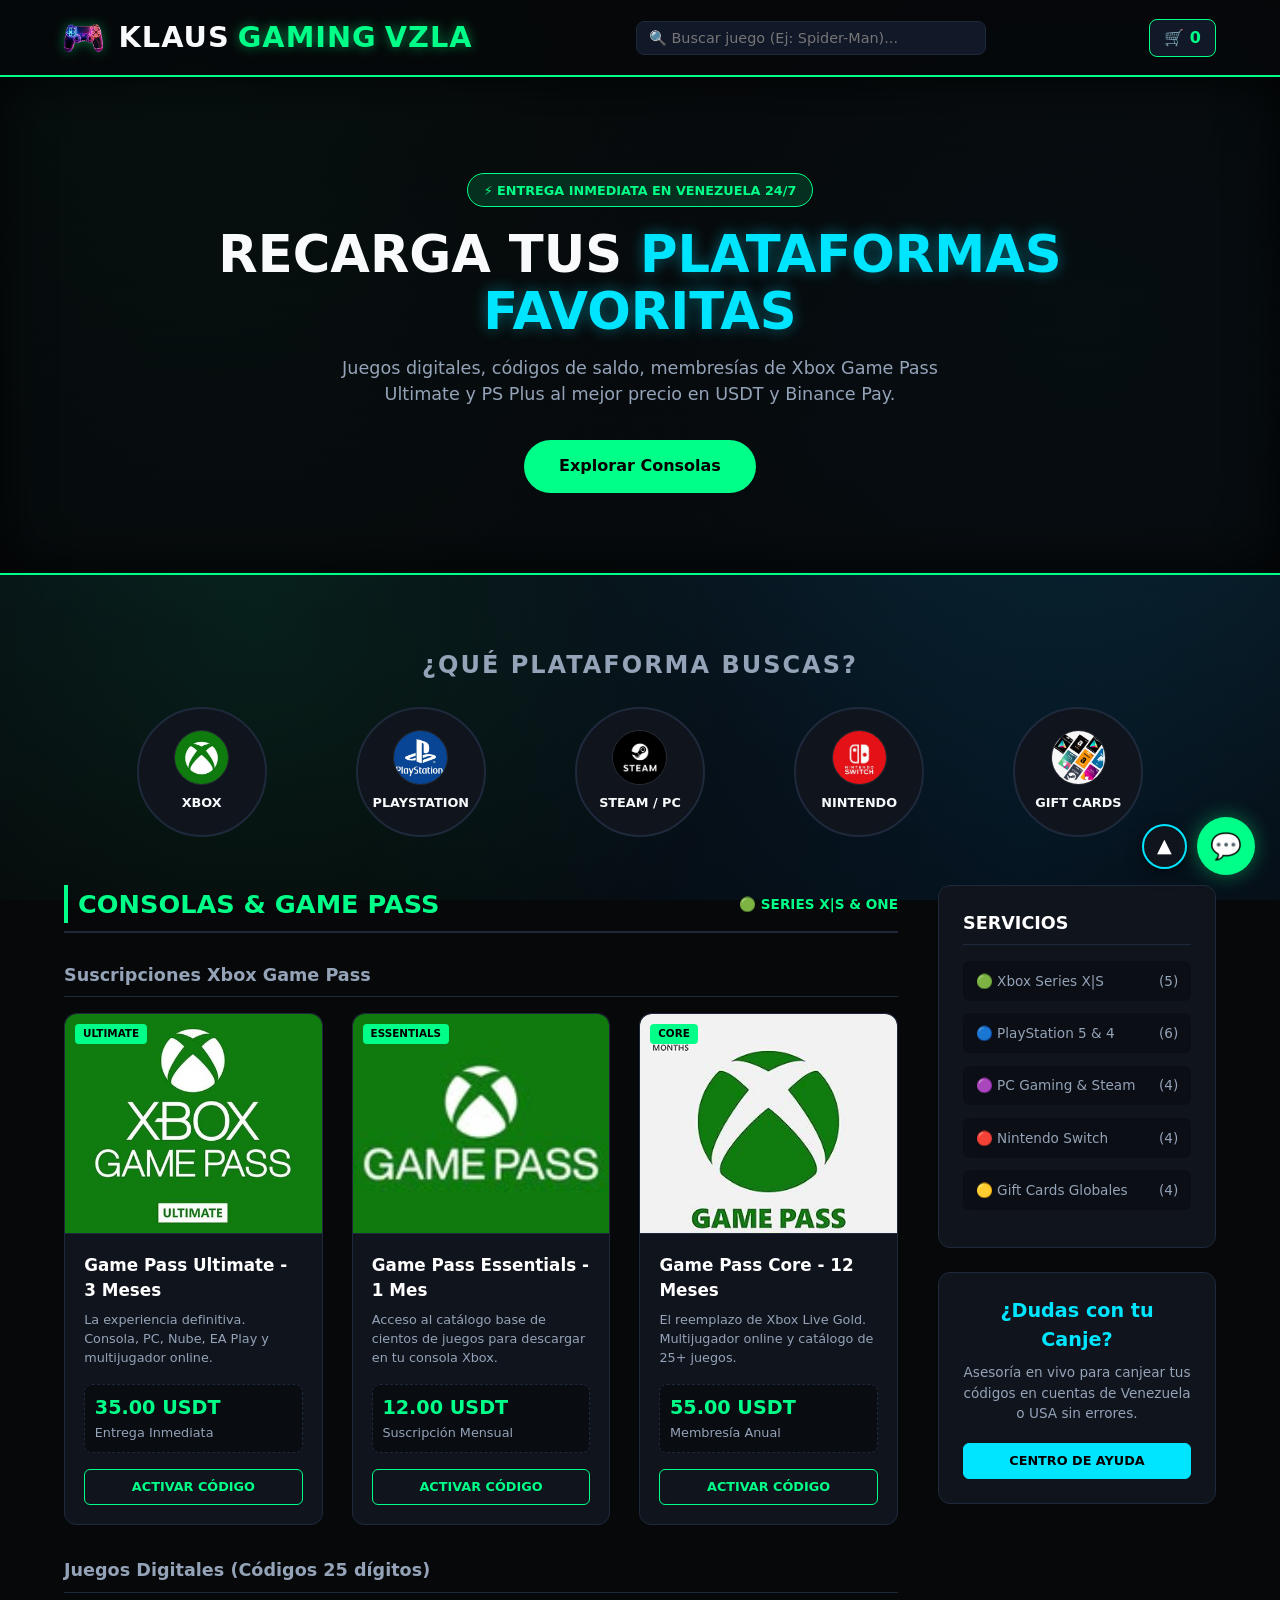
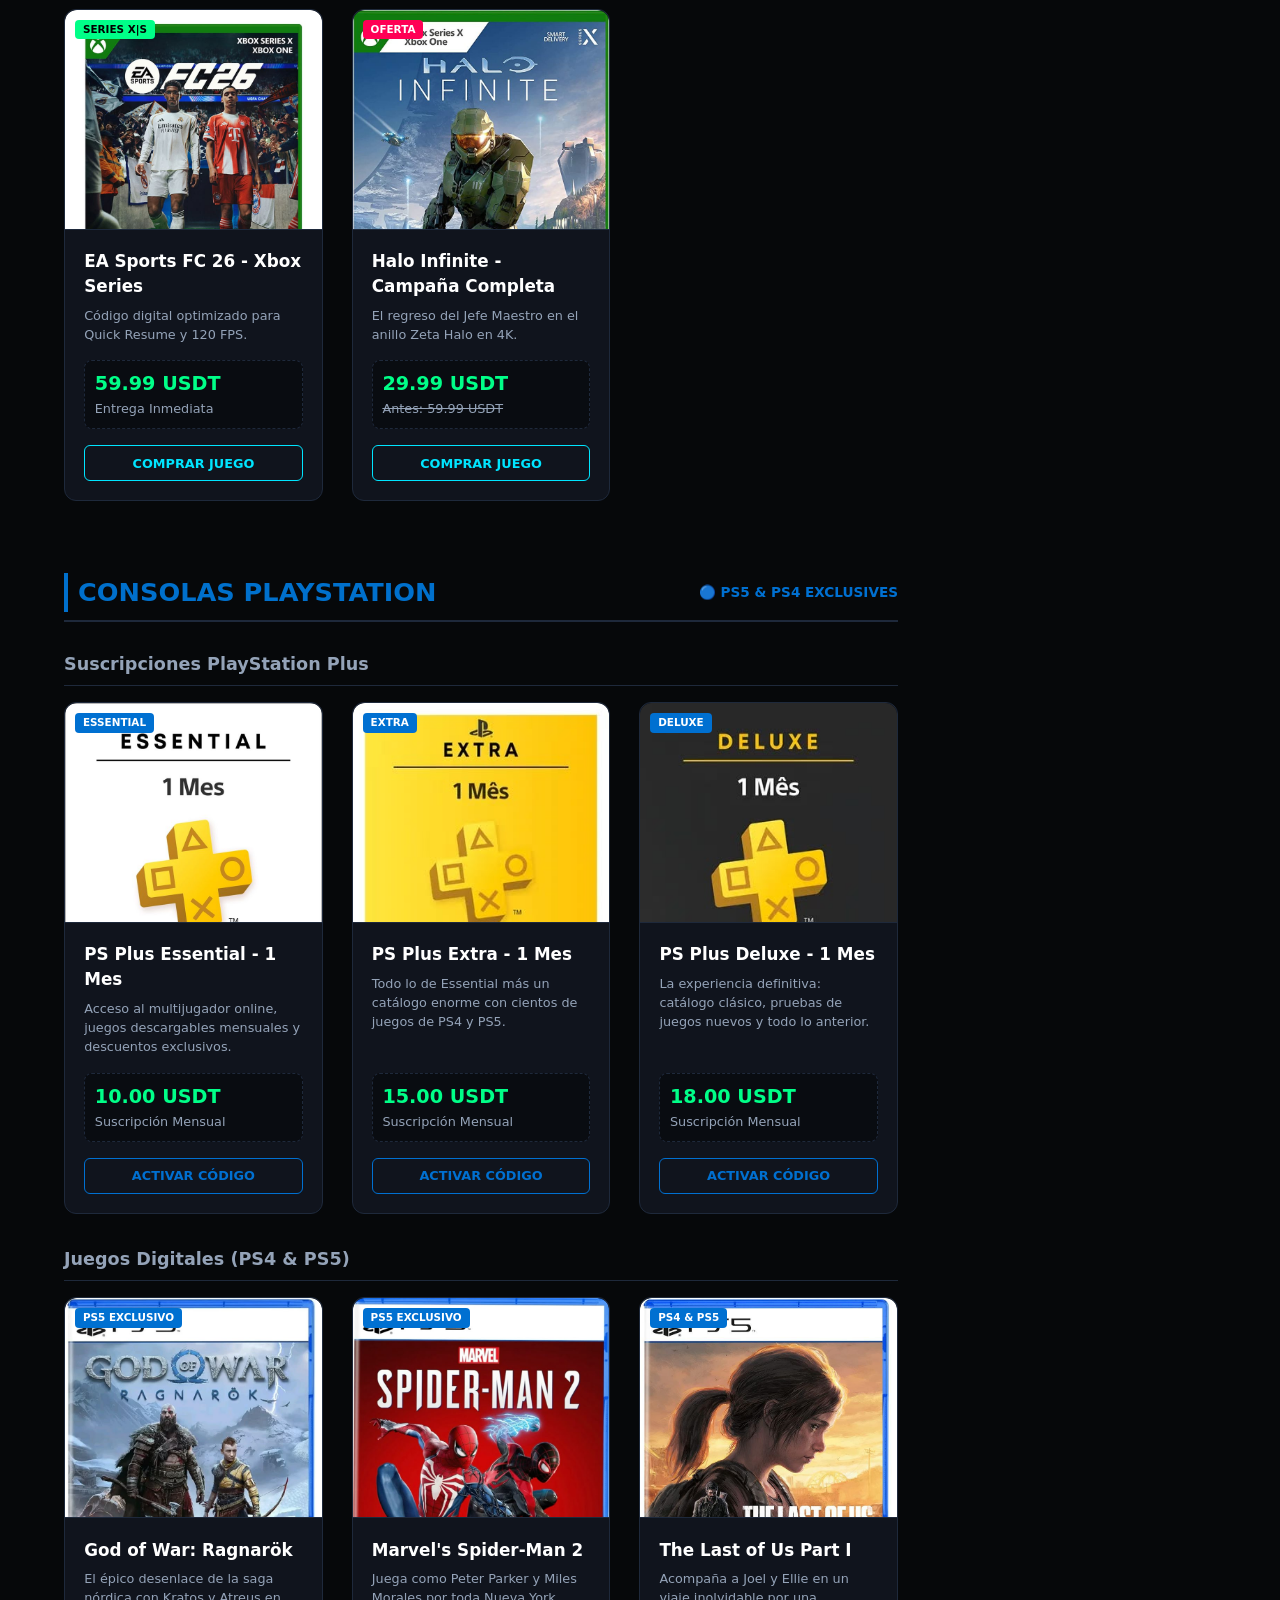
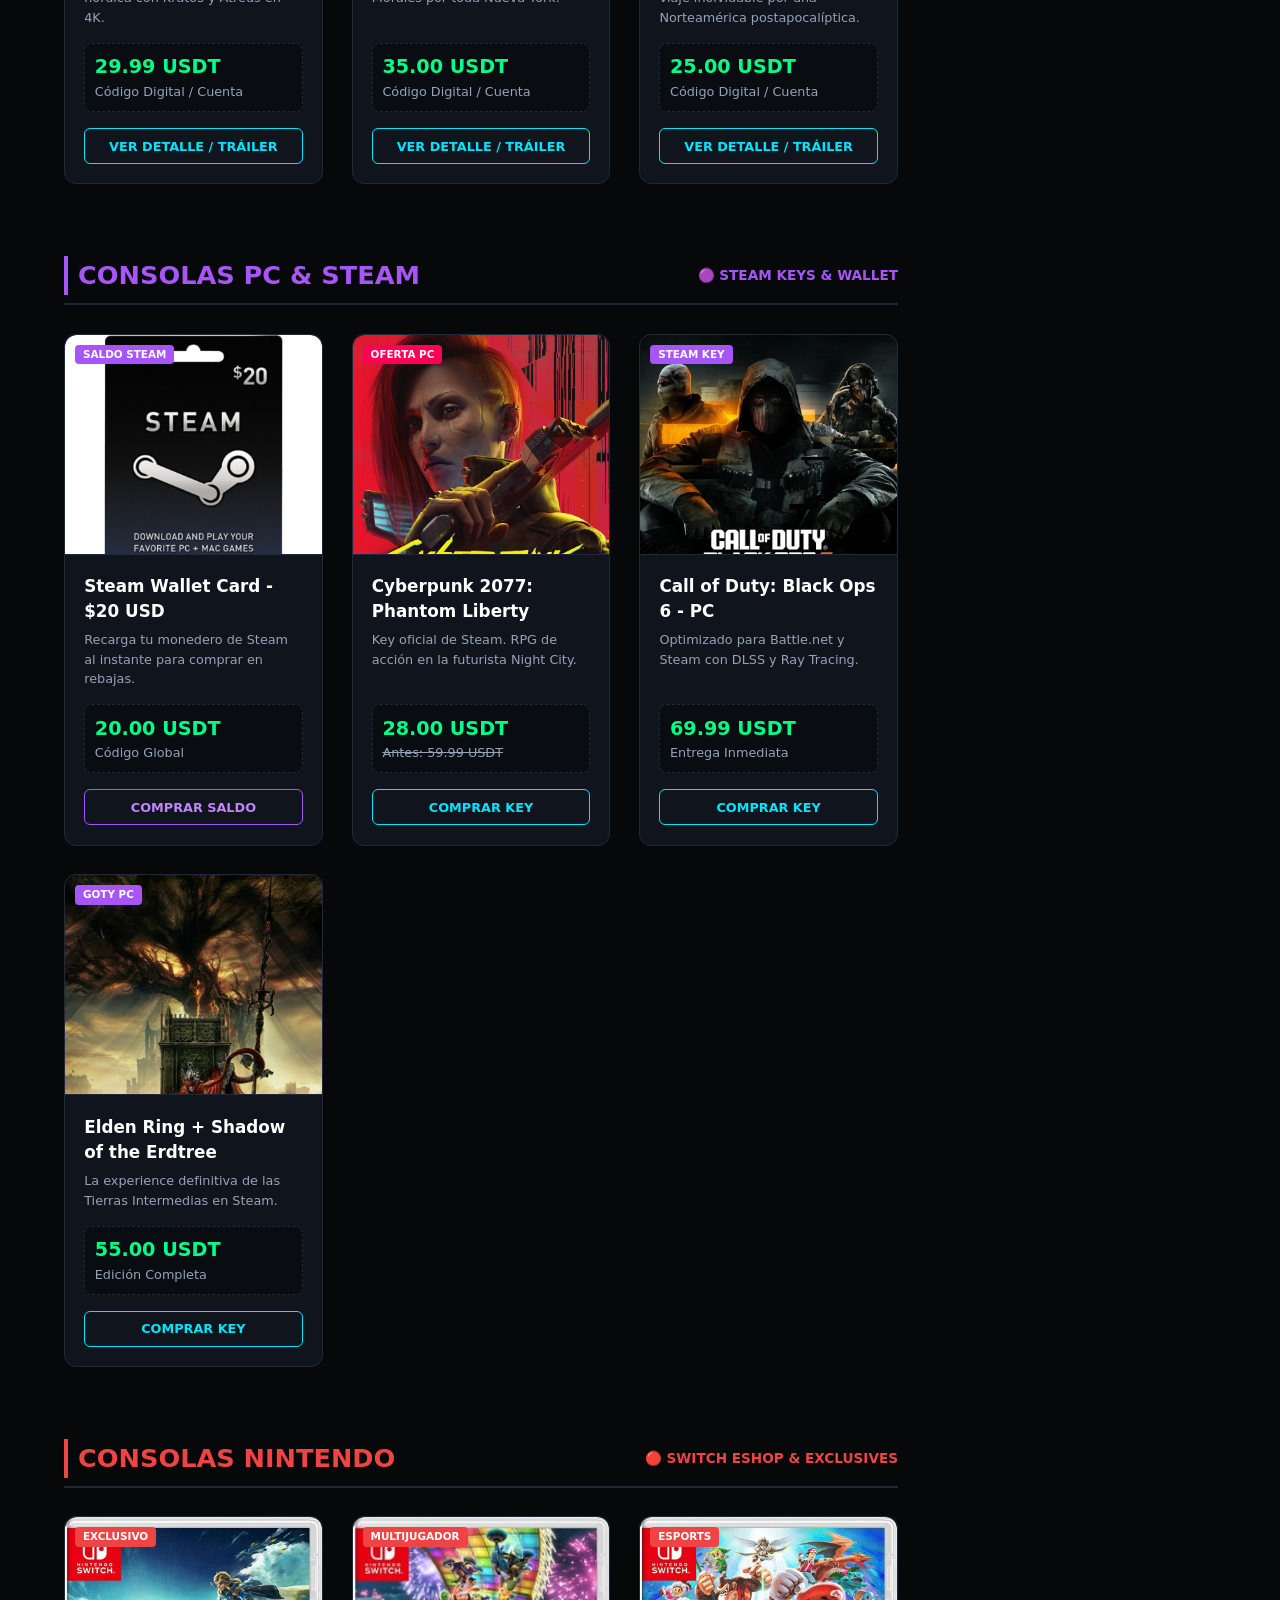
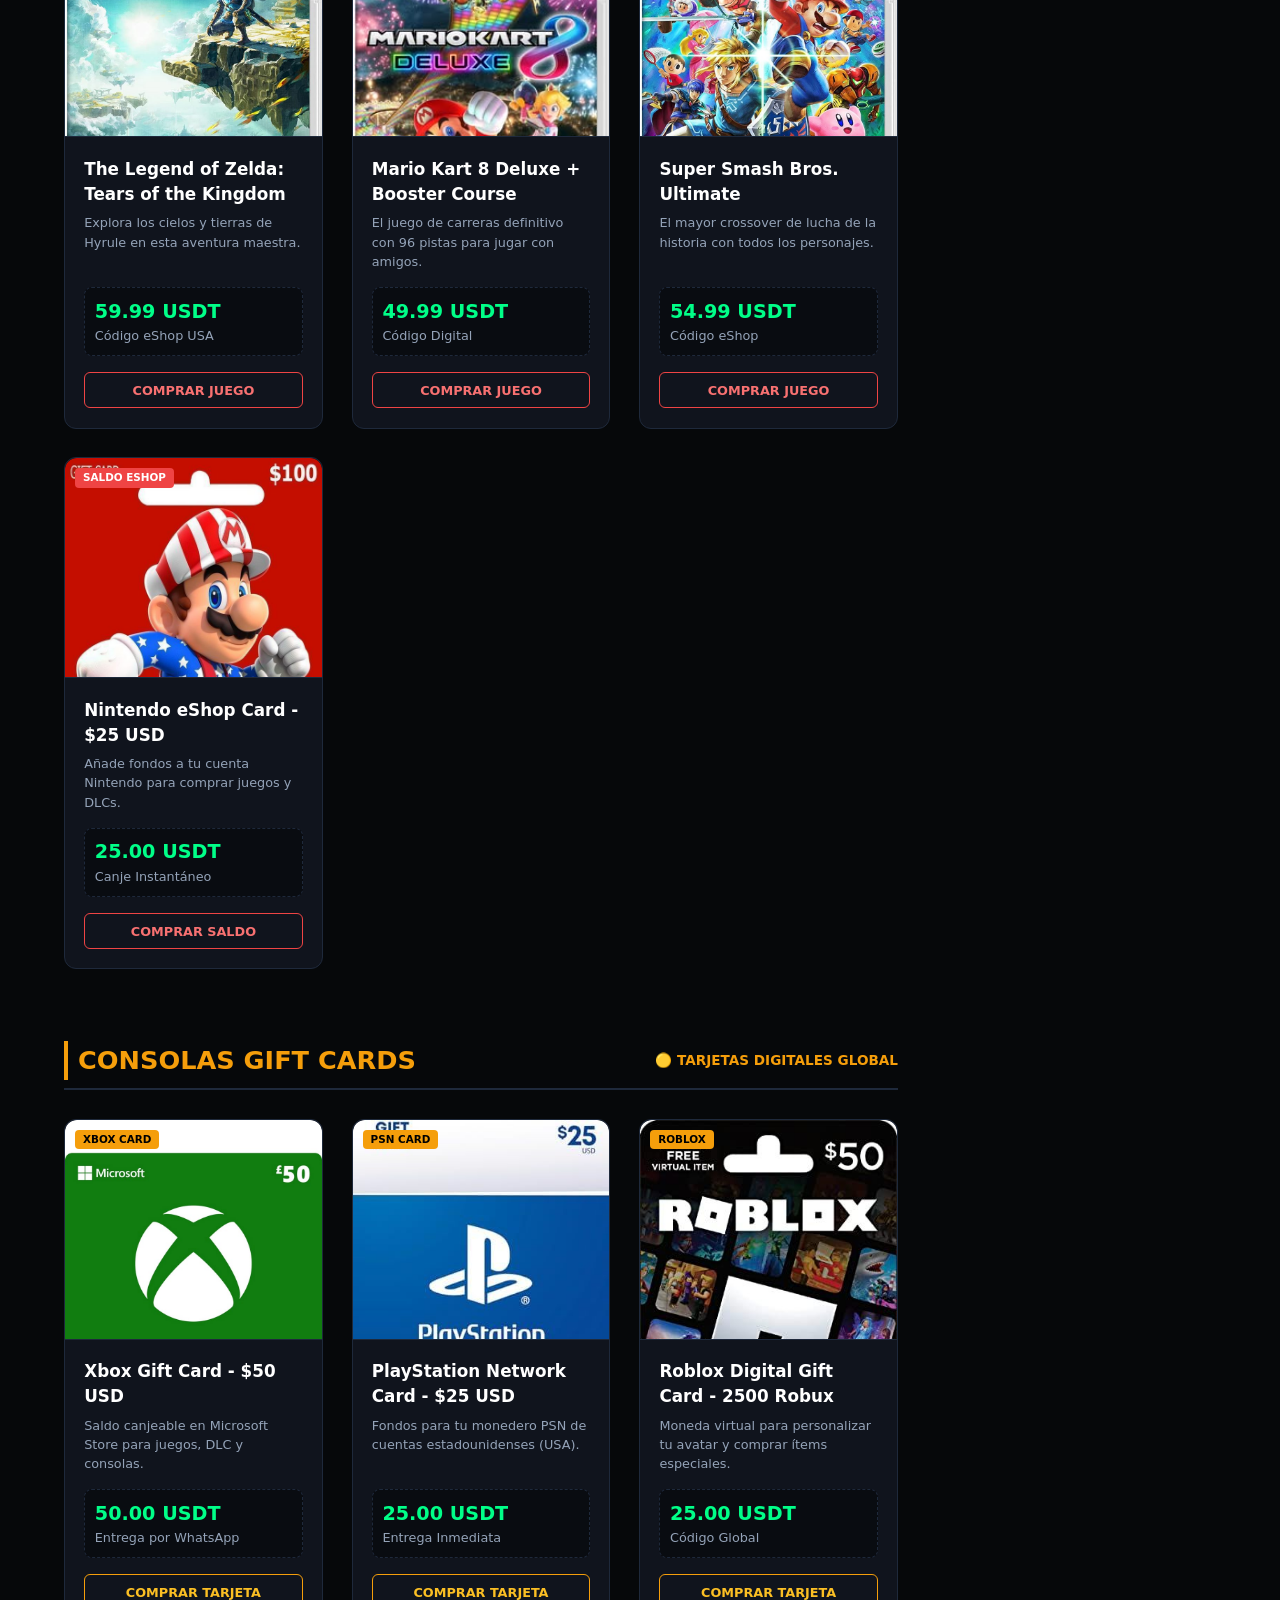
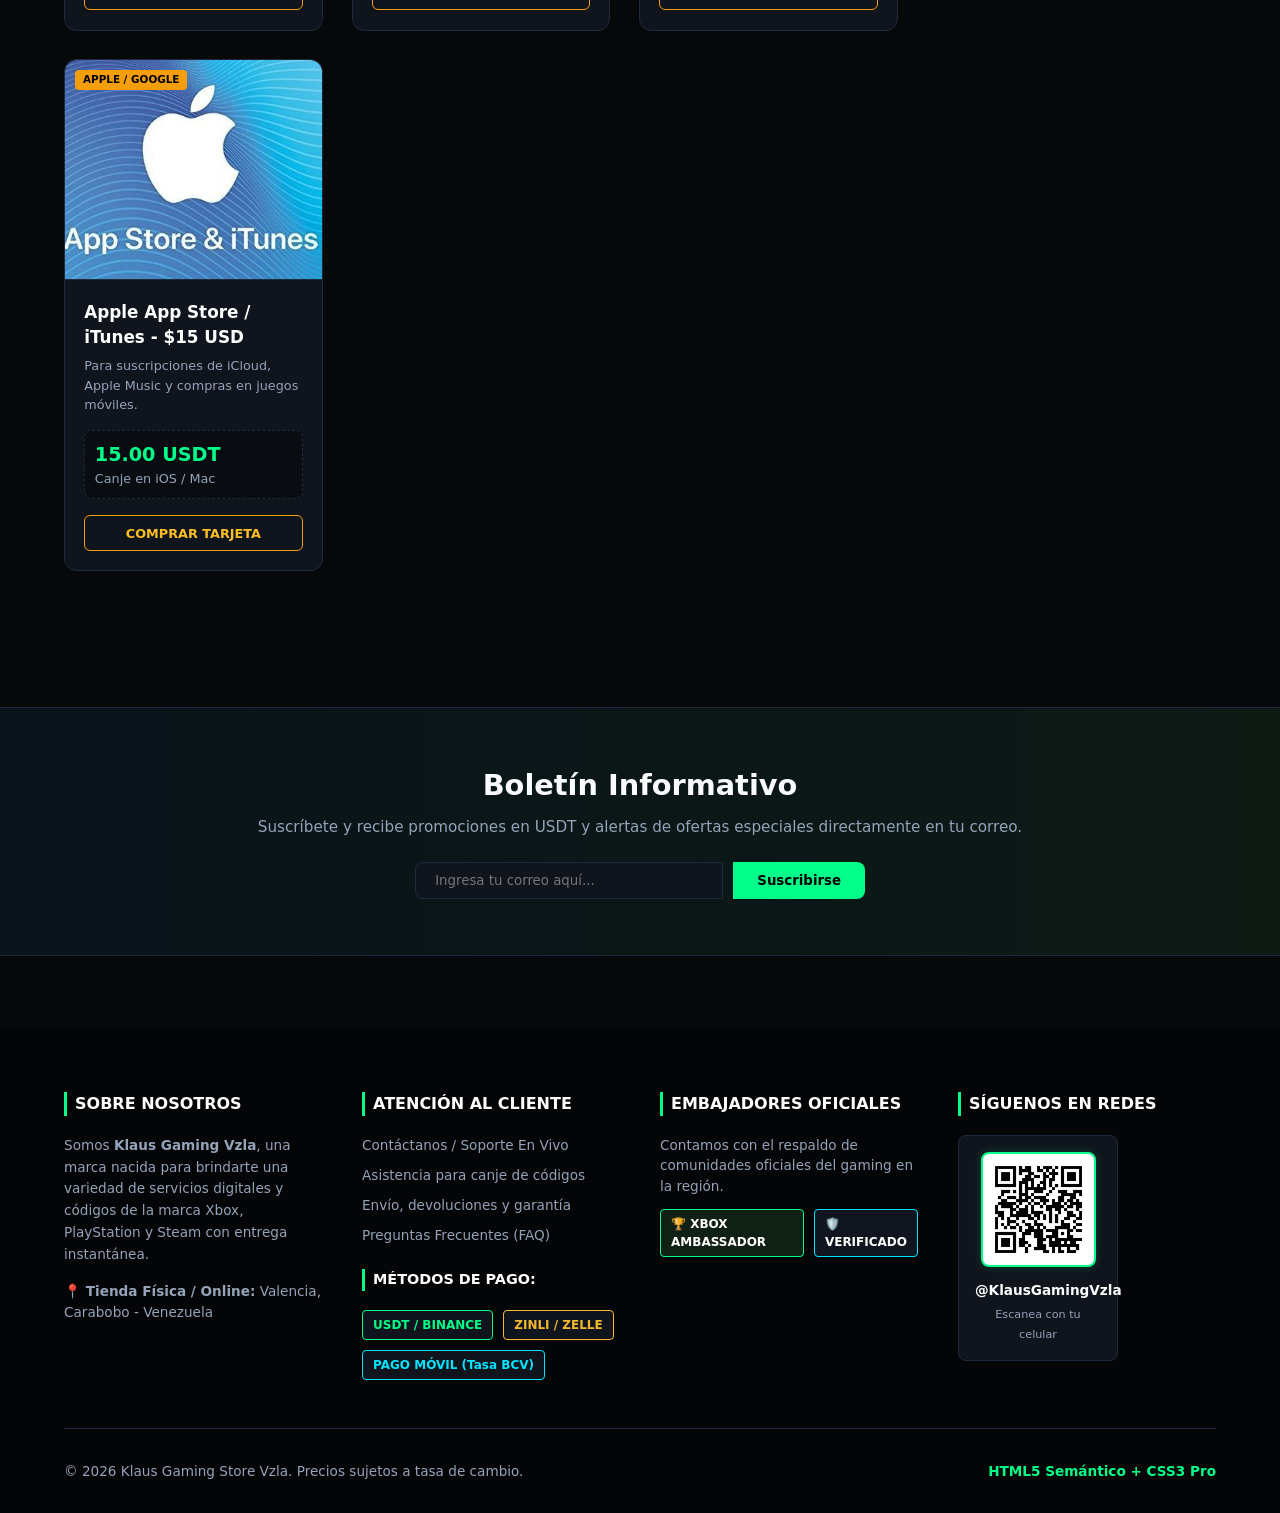
==== commit f525bd36: "Update print statement from 'Hello' to 'Goodbye' YAYA" ====
--- a/index.html
+++ b/index.html
@@ -332,7 +332,7 @@
                             <div style="position: relative;">
                                 <span class="tag-platform" style="background: #0070d1; color: #fff;">PS5 EXCLUSIVO</span>
                                 <a href="producto.html?id=ragnarok">
-                                    <img src="imagenes/playstation/Juegos/ragnarok.jpg" alt="God of War Ragnarök" class="game-img-cover">
+                                    <img src="imagenes/playstation/juegos/ragnarok.jpg" alt="God of War Ragnarök" class="game-img-cover">
                                 </a>
                             </div>
                             <div class="card-body">
@@ -357,7 +357,7 @@
                             <div style="position: relative;">
                                 <span class="tag-platform" style="background: #0070d1; color: #fff;">PS5 EXCLUSIVO</span>
                                 <a href="producto.html?id=spiderman2">
-                                    <img src="imagenes/playstation/Juegos/spiderman2.jpg" alt="Marvel's Spider-Man 2" class="game-img-cover">
+                                    <img src="imagenes/playstation/juegos/spiderman2.jpg" alt="Marvel's Spider-Man 2" class="game-img-cover">
                                 </a>
                             </div>
                             <div class="card-body">
@@ -382,7 +382,7 @@
                             <div style="position: relative;">
                                 <span class="tag-platform" style="background: #0070d1; color: #fff;">PS4 & PS5</span>
                                 <a href="producto.html?id=tlou">
-                                    <img src="imagenes/playstation/Juegos/thelastofus.jpg" alt="The Last of Us Part I" class="game-img-cover">
+                                    <img src="imagenes/playstation/juegos/thelastofus.jpg" alt="The Last of Us Part I" class="game-img-cover">
                                 </a>
                             </div>
                             <div class="card-body">
